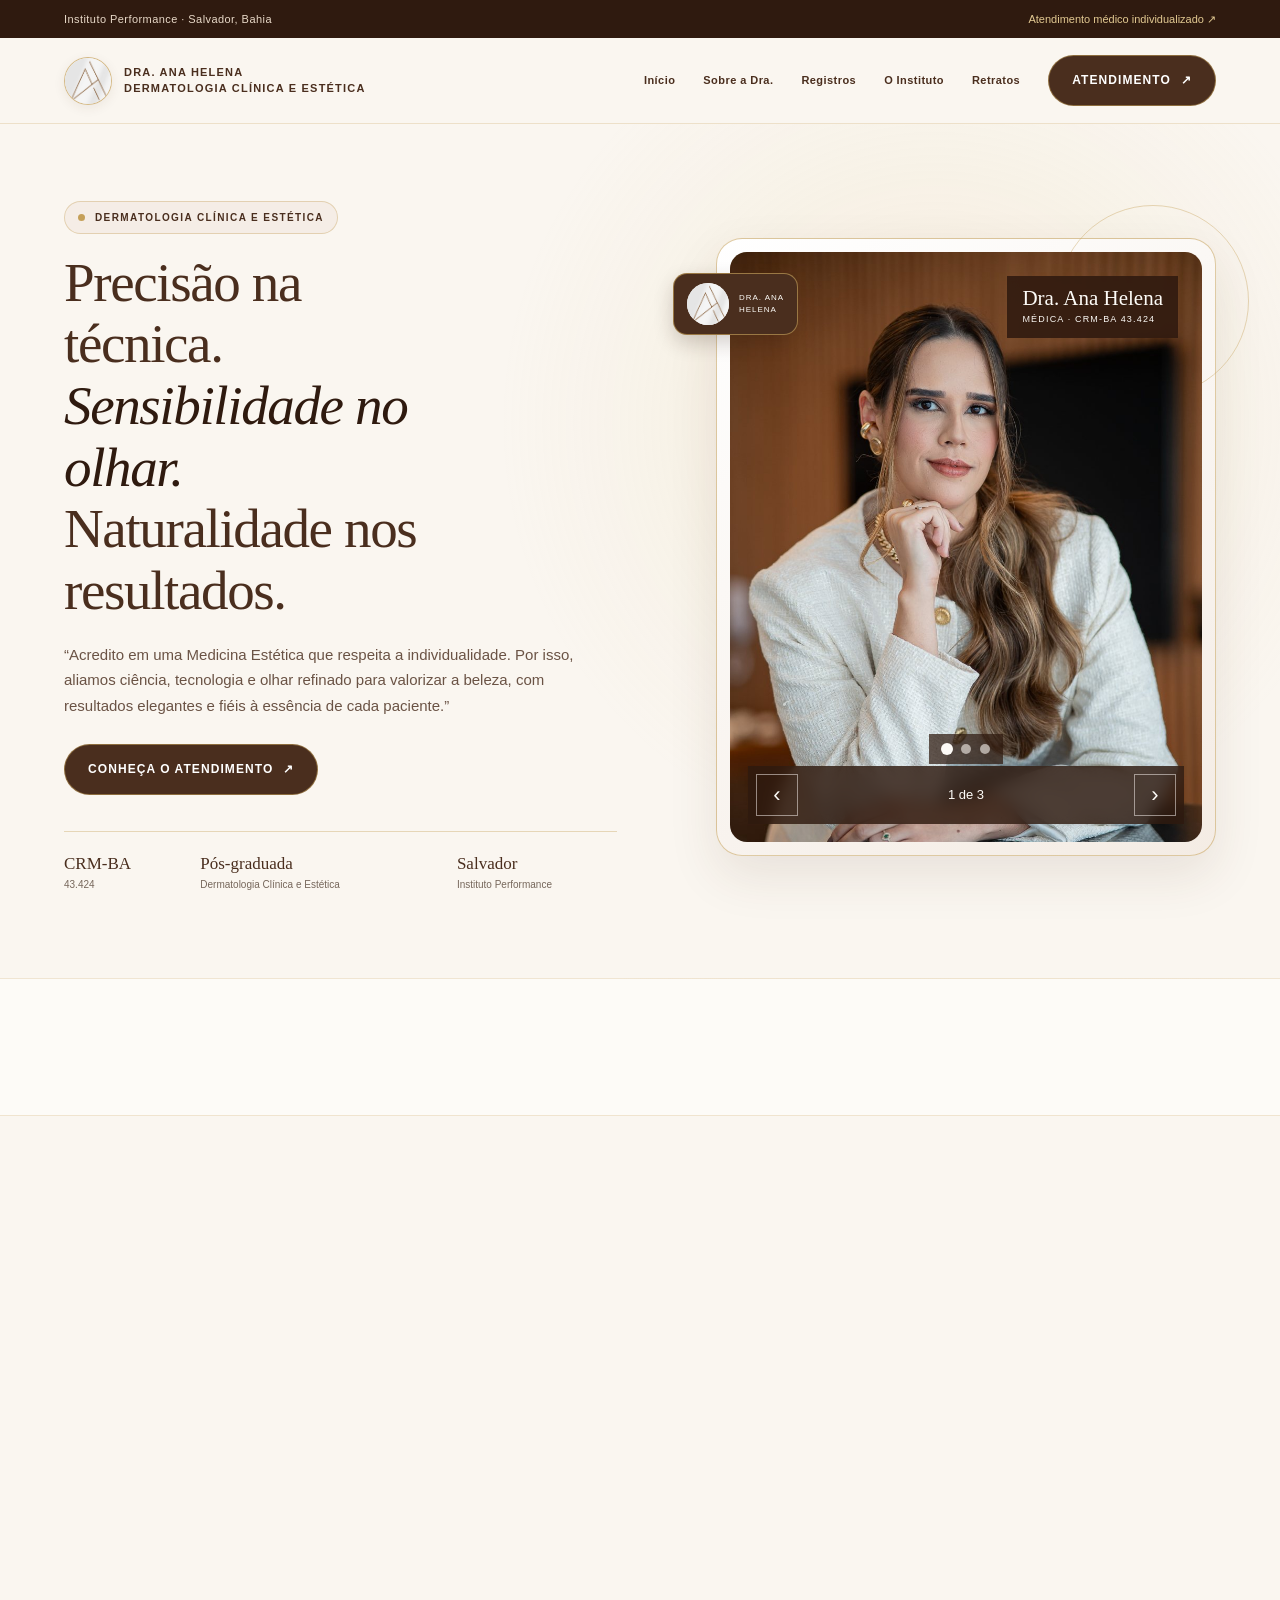
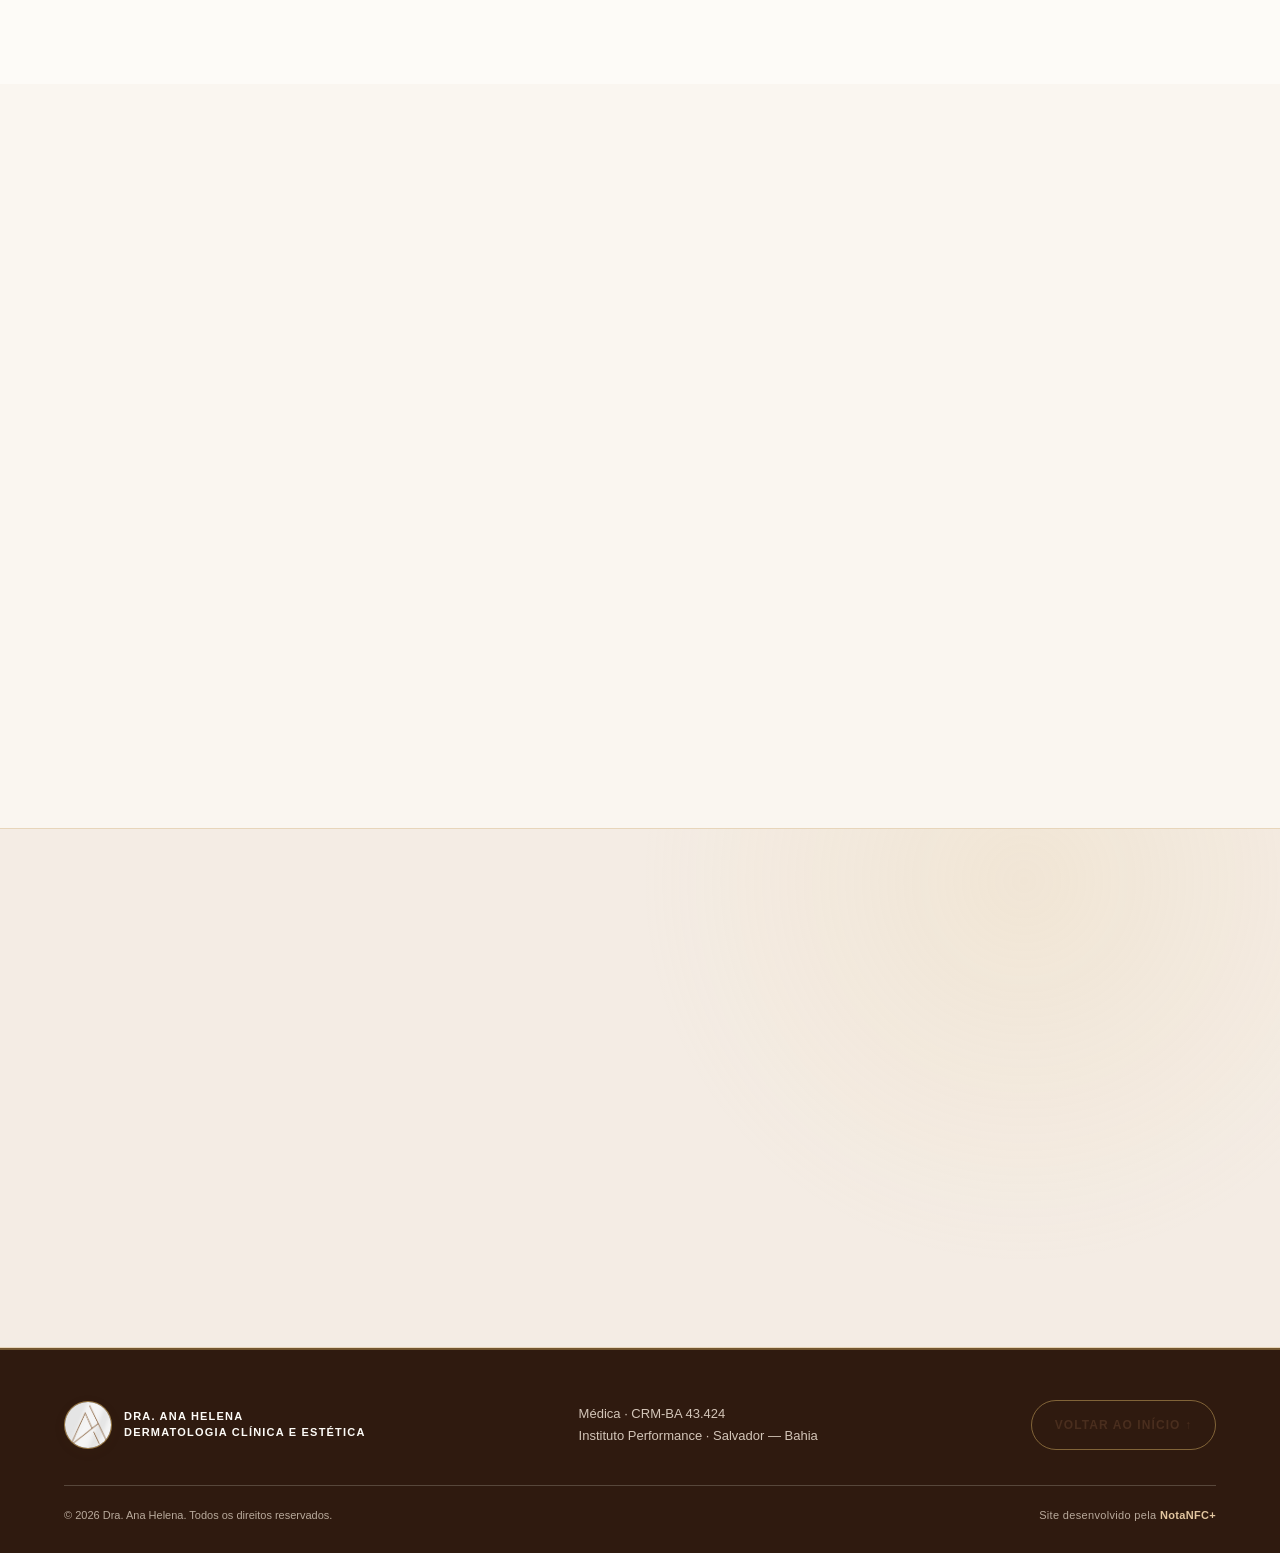
==== public/site.html @ f816de8f "Restore interactive divider over original Botox photos without altering source images" ====
<!DOCTYPE html>
<html lang="pt-BR">
<head>
  <meta charset="utf-8">
  <meta name="viewport" content="width=device-width, initial-scale=1">
  <meta name="referrer" content="strict-origin-when-cross-origin">
  <meta http-equiv="Content-Security-Policy" content="default-src 'self'; base-uri 'self'; object-src 'none'; frame-src 'none'; script-src 'self'; style-src 'self' https://fonts.googleapis.com; font-src 'self' https://fonts.gstatic.com data:; img-src 'self' data:; connect-src 'self' https://fonts.googleapis.com https://fonts.gstatic.com; form-action 'self'">
  <title>Dra. Ana Helena | Dermatologia Clínica e Estética em Salvador</title>
  <meta name="description" content="Dra. Ana Helena, médica CRM-BA 43.424, pós-graduada em Dermatologia Clínica e Estética. Estética avançada, rejuvenescimento e tricologia em Salvador.">
  <meta name="theme-color" content="#faf6f0">
  <meta property="og:type" content="website">
  <meta property="og:locale" content="pt_BR">
  <meta property="og:title" content="Dra. Ana Helena | Dermatologia Clínica e Estética">
  <meta property="og:description" content="Uma estética que respeita a individualidade. Ciência, tecnologia e sensibilidade para valorizar a beleza natural.">
  <meta property="og:image" content="/assets/dra-ana-01.jpg">
  <meta name="twitter:card" content="summary_large_image">
  <link rel="preconnect" href="https://fonts.googleapis.com">
  <link rel="preconnect" href="https://fonts.gstatic.com" crossorigin>
  <link href="https://fonts.googleapis.com/css2?family=Cormorant+Garamond:ital,wght@0,400;0,500;0,600;1,400;1,500&family=Playfair+Display:ital,wght@0,400;0,500;0,600;1,400&family=Plus+Jakarta+Sans:wght@400;500;600;700&display=swap" rel="stylesheet">
  <link rel="stylesheet" href="site.css">
  <link rel="stylesheet" href="site-effects.css">
  <script src="site.js" defer></script>
  <script src="site-effects.js" defer></script>
</head>
<body>
  <a class="skip-link" href="#conteudo">Ir para o conteúdo</a>

  <div class="topbar">
    <div class="wrap topbar-inner">
      <span>Instituto Performance <span aria-hidden="true">·</span> Salvador, Bahia</span>
      <a href="#atendimento">Atendimento médico individualizado <span aria-hidden="true">↗</span></a>
    </div>
  </div>

  <header class="site-header">
    <div class="wrap bar">
      <a class="brand" href="#inicio" aria-label="Dra. Ana Helena, início">
        <span class="monogram" aria-hidden="true"><img src="assets/dra-ana-logo-simbolo.jpeg" alt="" width="390" height="390"></span>
        <span class="brand-name">Dra. Ana Helena<br>Dermatologia Clínica e Estética</span>
      </a>
      <button class="menu" type="button" aria-label="Abrir navegação" aria-expanded="false" aria-controls="navegacao">☰</button>
      <nav class="nav" id="navegacao" aria-label="Navegação principal">
        <a href="#inicio">Início</a>
        <a href="#sobre">Sobre a Dra.</a>
        <a href="#registros">Registros</a>
        <a href="#espaco">O Instituto</a>
        <a href="#galeria">Retratos</a>
        <a class="btn" href="#atendimento">Atendimento <span aria-hidden="true">↗</span></a>
      </nav>
    </div>
  </header>

  <main id="conteudo">
    <section class="hero" id="inicio" aria-labelledby="hero-title">
      <div class="hero-inner wrap">
        <div class="hero-copy">
          <span class="hero-badge"><span aria-hidden="true"></span> Dermatologia clínica e estética</span>
          <h1 class="serif" id="hero-title">Precisão na técnica.<br><em>Sensibilidade no olhar.</em><br>Naturalidade nos resultados.</h1>
          <p>“Acredito em uma Medicina Estética que respeita a individualidade. Por isso, aliamos ciência, tecnologia e olhar refinado para valorizar a beleza, com resultados elegantes e fiéis à essência de cada paciente.”</p>
          <a class="btn" href="#atendimento">Conheça o atendimento <span aria-hidden="true">↗</span></a>
          <div class="hero-credentials" aria-label="Informações profissionais e local de atendimento">
            <div><strong>CRM-BA</strong><span>43.424</span></div>
            <div><strong>Pós-graduada</strong><span>Dermatologia Clínica e Estética</span></div>
            <div><strong>Salvador</strong><span>Instituto Performance</span></div>
          </div>
        </div>
        <figure class="hero-photo">
          <div class="hero-frame">
            <div class="hero-carousel" data-carousel data-label="Retratos da Dra. Ana Helena" role="region" aria-roledescription="carrossel">
              <div class="hero-slides">
                <div class="hero-slide is-active">
                  <img src="assets/dra-ana-01.jpg" alt="Retrato profissional da Dra. Ana Helena" width="900" height="1350" fetchpriority="high" decoding="async">
                </div>
                <div class="hero-slide" aria-hidden="true">
                  <img src="assets/dra-ana-14.jpg" alt="Retrato da Dra. Ana Helena reclinada, usando blazer claro" width="900" height="1350" loading="lazy" decoding="async">
                </div>
                
                <div class="hero-slide" aria-hidden="true">
                  <img src="assets/dra-ana-15.jpg" alt="Retrato da Dra. Ana Helena olhando por cima do ombro, com blazer claro" width="900" height="1350" loading="lazy" decoding="async">
                </div>
              </div>
              <figcaption class="hero-sign">
                <strong>Dra. Ana Helena</strong>
                <span>MÉDICA · CRM-BA 43.424</span>
              </figcaption>
              <div class="carousel-controls">
                <button class="carousel-control" type="button" data-previous aria-label="Foto anterior">‹</button>
                <span class="carousel-status" data-status aria-live="off">1 de 11</span>
                <button class="carousel-control" type="button" data-next aria-label="Próxima foto">›</button>
                
              </div>
              <div class="carousel-dots" data-dots aria-label="Escolher retrato"></div>
            </div>
          </div>
          <span class="hero-stamp" aria-hidden="true"><img src="assets/dra-ana-logo-simbolo.jpeg" alt=""><small>DRA. ANA<br>HELENA</small></span>
        </figure>
      </div>
    </section>

    <section class="differentials" id="diferenciais" aria-label="Princípios de atendimento">
      <div class="wrap differential-grid">
        <article class="differential-card">
          <span class="differential-mark" aria-hidden="true"><img src="assets/dra-ana-logo-simbolo.jpeg" alt=""></span>
          <div><h2>Olhar individualizado</h2><p>Cuidado que respeita a singularidade de cada pessoa.</p></div>
        </article>
        <article class="differential-card">
          <span class="differential-mark" aria-hidden="true"><img src="assets/dra-ana-logo-simbolo.jpeg" alt=""></span>
          <div><h2>Ciência e inovação</h2><p>Conhecimento científico aliado à tecnologia.</p></div>
        </article>
        <article class="differential-card">
          <span class="differential-mark" aria-hidden="true"><img src="assets/dra-ana-logo-simbolo.jpeg" alt=""></span>
          <div><h2>Prevenção e rejuvenescimento.</h2><p>Uma abordagem atenta à saúde e ao tempo.</p></div>
        </article>
        <article class="differential-card">
          <span class="differential-mark" aria-hidden="true"><img src="assets/dra-ana-logo-simbolo.jpeg" alt=""></span>
          <div><h2>Beleza natural</h2><p>Valorizar a beleza sem padronizar.</p></div>
        </article>
      </div>
    </section>

    <section class="intro section-pad" id="sobre" aria-labelledby="sobre-title">
      <div class="wrap intro-grid">
        <div class="intro-copy">
          <span class="eyebrow">Sobre a Dra.</span>
          <h2 class="serif" id="sobre-title">Sobre a <em>Dra. Ana Helena</em></h2>
          <p><strong>Médica · CRM-BA 43.424 · Pós-graduada em Dermatologia Clínica e Estética</strong></p>
          <p>Sócia-fundadora do Instituto Performance desde 2025, a Dra. Ana Helena desenvolve sua prática médica com uma visão que integra ciência, inovação e sensibilidade, reconhecendo a beleza como uma expressão singular de cada paciente.</p>
          <p>Sua filosofia de trabalho é fundamentada na prevenção, no rejuvenescimento e na longevidade da pele, associando conhecimento científico, tecnologias avançadas e tratamentos individualizados para valorizar a beleza natural, preservar a harmonia e respeitar a essência de cada pessoa.</p>
          <dl class="credentials">
            <div class="credential">
              <dt><b>Formação</b></dt>
              <dd><span>Medicina e Pós-graduação em Dermatologia Clínica e Estética</span></dd>
            </div>
            <div class="credential">
              <dt><b>Atuação</b></dt>
              <dd><span>Medicina Estética.<br>Dermatologia Clínica.<br>Tricologia.</span></dd>
            </div>
          </dl>
        </div>
        <div class="portrait-composition">
          <img class="portrait-about-image" src="assets/dra-ana-retrato-novo.jpg" alt="Dra. Ana Helena em retrato profissional no Instituto Performance" width="900" height="1350" loading="lazy" decoding="async">
          <span class="portrait-caption">Médica · CRM-BA 43.424</span>
        </div>
      </div>
    </section>

    <section class="philosophy" id="filosofia" aria-labelledby="filosofia-title">
      <div class="wrap">
        <div class="philosophy-grid">
          <div>
            <span class="eyebrow">Uma abordagem individual</span>
            <h2 class="serif" id="filosofia-title">Valorizar a sua beleza sem nunca padronizá-la.</h2>
            <blockquote>“Minha abordagem parte de um princípio essencial: a beleza deve ser valorizada, nunca padronizada. Cada tratamento é cuidadosamente planejado para preservar a individualidade, promover o equilíbrio e proporcionar resultados naturais ao longo do tempo.”</blockquote>
          </div>
          <figure class="philosophy-photo">
            <img src="assets/dra-ana-11.jpg" alt="Dra. Ana Helena sorrindo diante de um notebook" width="768" height="1152" loading="lazy" decoding="async">
          </figure>
        </div>
      </div>
    </section>

    <section class="records-section" id="registros" aria-labelledby="registros-title">
      <div class="wrap">
        <div class="section-heading records-heading">
          <div>
            <span class="eyebrow">Material compartilhado pela clínica</span>
            <h2 class="serif" id="registros-title">Registros fotográficos</h2>
          </div>
          <p>Arraste a barra central para comparar cada resultado. No celular, toque e deslize; no computador, use o mouse ou as setas do teclado.</p>
        </div>
        <div class="records-grid" aria-label="Comparações interativas de antes e depois">
          <!-- Dez comparadores de resultados agrupados por procedimento. -->
          <article class="result-card" aria-labelledby="resultado-labios-01">
            <h3 class="result-title" id="resultado-labios-01">Resultado 01 · Preenchimento labial</h3>
            <div class="before-after-slider" data-before-after data-before-src="assets/resultado-02-labios-antes.jpg" data-after-src="assets/resultado-02-labios-depois.jpg" data-before-alt="Antes: lábios no resultado 02" data-after-alt="Depois: lábios no resultado 02" role="group" aria-label="Comparação de antes e depois: resultado 01, preenchimento labial">
              <div class="before-after-viewport">
                <div class="before-after-layer before-after-layer-after" data-after-layer><span class="before-after-empty"><strong>Depois</strong><small>Imagem a inserir</small></span></div>
                <div class="before-after-layer before-after-layer-before" data-before-layer><span class="before-after-empty"><strong>Antes</strong><small>Imagem a inserir</small></span></div>
                <span class="before-after-label before-after-label-before">Antes</span>
                <span class="before-after-label before-after-label-after">Depois</span>
                <input class="before-after-range" data-before-after-range type="range" min="0" max="100" value="50" aria-label="Arraste para comparar antes e depois" disabled>
                <span class="before-after-divider" aria-hidden="true"><span></span></span>
              </div>
            </div>
          </article>
          <article class="result-card" aria-labelledby="resultado-labios-02">
            <h3 class="result-title" id="resultado-labios-02">Resultado 02 · Preenchimento labial</h3>
            <div class="before-after-slider" data-before-after data-before-src="assets/resultado-03-labios-antes.jpg" data-after-src="assets/resultado-03-labios-depois.jpg" data-before-alt="Antes: lábios no resultado 03" data-after-alt="Depois: lábios no resultado 03" role="group" aria-label="Comparação de antes e depois: resultado 02, preenchimento labial">
              <div class="before-after-viewport">
                <div class="before-after-layer before-after-layer-after" data-after-layer><span class="before-after-empty"><strong>Depois</strong><small>Imagem a inserir</small></span></div>
                <div class="before-after-layer before-after-layer-before" data-before-layer><span class="before-after-empty"><strong>Antes</strong><small>Imagem a inserir</small></span></div>
                <span class="before-after-label before-after-label-before">Antes</span>
                <span class="before-after-label before-after-label-after">Depois</span>
                <input class="before-after-range" data-before-after-range type="range" min="0" max="100" value="50" aria-label="Arraste para comparar antes e depois" disabled>
                <span class="before-after-divider" aria-hidden="true"><span></span></span>
              </div>
            </div>
          </article>
          <article class="result-card" aria-labelledby="resultado-mento-08">
            <h3 class="result-title" id="resultado-mento-08">Resultado 03 · Preenchimento do Mento</h3>
            <div class="before-after-slider paired-slider" data-before-after data-before-src="assets/resultado-08-mento-original.jpg" data-after-src="assets/resultado-08-mento-original.jpg" data-before-alt="Antes: perfil do queixo no resultado 08" data-after-alt="Depois: perfil do queixo após preenchimento do mento" role="group" aria-label="Comparação de antes e depois: resultado 03, preenchimento do mento">
              <div class="before-after-viewport">
                <div class="before-after-layer before-after-layer-after" data-after-layer><span class="before-after-empty"><strong>Depois</strong><small>Imagem aguardando carregamento</small></span></div>
                <div class="before-after-layer before-after-layer-before" data-before-layer><span class="before-after-empty"><strong>Antes</strong><small>Imagem aguardando carregamento</small></span></div>
                <span class="before-after-label before-after-label-before">Antes</span>
                <span class="before-after-label before-after-label-after">Depois</span>
                <input class="before-after-range" data-before-after-range type="range" min="0" max="100" value="50" aria-label="Arraste para comparar antes e depois do preenchimento do mento" disabled>
                <span class="before-after-divider" aria-hidden="true"><span></span></span>
              </div>
            </div>
          </article>
          <article class="result-card" aria-labelledby="resultado-mento-09">
            <h3 class="result-title" id="resultado-mento-09">Resultado 04 · Preenchimento de Mento</h3>
            <div class="before-after-slider paired-slider" data-before-after data-before-src="assets/resultado-10-mento-original.jpg" data-after-src="assets/resultado-10-mento-original.jpg" data-before-alt="Antes: perfil do mento antes do preenchimento" data-after-alt="Depois: perfil do mento após o preenchimento" role="group" aria-label="Comparação de antes e depois: resultado 04, preenchimento de mento">
              <div class="before-after-viewport">
                <div class="before-after-layer before-after-layer-after" data-after-layer><span class="before-after-empty"><strong>Depois</strong><small>Imagem aguardando carregamento</small></span></div>
                <div class="before-after-layer before-after-layer-before" data-before-layer><span class="before-after-empty"><strong>Antes</strong><small>Imagem aguardando carregamento</small></span></div>
                <span class="before-after-label before-after-label-before">Antes</span>
                <span class="before-after-label before-after-label-after">Depois</span>
                <input class="before-after-range" data-before-after-range type="range" min="0" max="100" value="50" aria-label="Arraste para comparar antes e depois do preenchimento de mento" disabled>
                <span class="before-after-divider" aria-hidden="true"><span></span></span>
              </div>
            </div>
          </article>
          <article class="result-card" aria-labelledby="resultado-rosto-01">
            <h3 class="result-title" id="resultado-rosto-01">Resultado 05 · Rejuvenescimento Face</h3>
            <div class="before-after-slider" data-before-after data-before-src="assets/resultado-01-rosto-antes.jpg" data-after-src="assets/resultado-01-rosto-depois.jpg" data-before-alt="Antes: perfil do rosto no resultado 01" data-after-alt="Depois: perfil do rosto no resultado 01" role="group" aria-label="Comparação de antes e depois: resultado 05, rejuvenescimento face">
              <div class="before-after-viewport">
                <div class="before-after-layer before-after-layer-after" data-after-layer><span class="before-after-empty"><strong>Depois</strong><small>Imagem a inserir</small></span></div>
                <div class="before-after-layer before-after-layer-before" data-before-layer><span class="before-after-empty"><strong>Antes</strong><small>Imagem a inserir</small></span></div>
                <span class="before-after-label before-after-label-before">Antes</span>
                <span class="before-after-label before-after-label-after">Depois</span>
                <input class="before-after-range" data-before-after-range type="range" min="0" max="100" value="50" aria-label="Arraste para comparar antes e depois" disabled>
                <span class="before-after-divider" aria-hidden="true"><span></span></span>
              </div>
            </div>
          </article>
          <article class="result-card" aria-labelledby="resultado-rosto-02">
            <h3 class="result-title" id="resultado-rosto-02">Resultado 06 · Rejuvenescimento Face</h3>
            <div class="before-after-slider" data-before-after data-before-src="assets/resultado-04-rosto-antes.jpg" data-after-src="assets/resultado-04-rosto-depois.jpg" data-before-alt="Antes: perfil do rosto no resultado 04" data-after-alt="Depois: perfil do rosto no resultado 04" role="group" aria-label="Comparação de antes e depois: resultado 06, rejuvenescimento face">
              <div class="before-after-viewport">
                <div class="before-after-layer before-after-layer-after" data-after-layer><span class="before-after-empty"><strong>Depois</strong><small>Imagem a inserir</small></span></div>
                <div class="before-after-layer before-after-layer-before" data-before-layer><span class="before-after-empty"><strong>Antes</strong><small>Imagem a inserir</small></span></div>
                <span class="before-after-label before-after-label-before">Antes</span>
                <span class="before-after-label before-after-label-after">Depois</span>
                <input class="before-after-range" data-before-after-range type="range" min="0" max="100" value="50" aria-label="Arraste para comparar antes e depois" disabled>
                <span class="before-after-divider" aria-hidden="true"><span></span></span>
              </div>
            </div>
          </article>
          <article class="result-card" aria-labelledby="resultado-rosto-03">
            <h3 class="result-title" id="resultado-rosto-03">Resultado 07 · Preenchimento Full Face</h3>
            <div class="before-after-slider" data-before-after data-before-src="assets/resultado-05-rosto-antes.jpg" data-after-src="assets/resultado-05-rosto-depois.jpg" data-before-alt="Antes: perfil do rosto no resultado 05" data-after-alt="Depois: perfil do rosto no resultado 05" role="group" aria-label="Comparação de antes e depois: resultado 07, preenchimento full face">
              <div class="before-after-viewport">
                <div class="before-after-layer before-after-layer-after" data-after-layer><span class="before-after-empty"><strong>Depois</strong><small>Imagem a inserir</small></span></div>
                <div class="before-after-layer before-after-layer-before" data-before-layer><span class="before-after-empty"><strong>Antes</strong><small>Imagem a inserir</small></span></div>
                <span class="before-after-label before-after-label-before">Antes</span>
                <span class="before-after-label before-after-label-after">Depois</span>
                <input class="before-after-range" data-before-after-range type="range" min="0" max="100" value="50" aria-label="Arraste para comparar antes e depois" disabled>
                <span class="before-after-divider" aria-hidden="true"><span></span></span>
              </div>
            </div>
          </article>
          <article class="result-card" aria-labelledby="resultado-liftera-10">
            <h3 class="result-title" id="resultado-liftera-10">Resultado 08 · Efeito Lift pós-Liftera</h3>
            <div class="before-after-slider paired-slider" data-before-after data-before-src="assets/resultado-09-liftera-original.jpg" data-after-src="assets/resultado-09-liftera-original.jpg" data-before-alt="Antes: perfil facial antes do Liftera" data-after-alt="Depois: perfil facial após Liftera" role="group" aria-label="Comparação de antes e depois: resultado 08, efeito lift pós-Liftera">
              <div class="before-after-viewport">
                <div class="before-after-layer before-after-layer-after" data-after-layer><span class="before-after-empty"><strong>Depois</strong><small>Imagem aguardando carregamento</small></span></div>
                <div class="before-after-layer before-after-layer-before" data-before-layer><span class="before-after-empty"><strong>Antes</strong><small>Imagem aguardando carregamento</small></span></div>
                <span class="before-after-label before-after-label-before">Antes</span>
                <span class="before-after-label before-after-label-after">Depois</span>
                <input class="before-after-range" data-before-after-range type="range" min="0" max="100" value="50" aria-label="Arraste para comparar antes e depois do Liftera" disabled>
                <span class="before-after-divider" aria-hidden="true"><span></span></span>
              </div>
            </div>
          </article>
          <article class="result-card" aria-labelledby="resultado-abdomen">
            <h3 class="result-title" id="resultado-abdomen">Resultado 09 · Flacidez corporal</h3>
            <div class="before-after-slider" data-before-after data-before-src="assets/resultado-06-abdomen-antes.jpg" data-after-src="assets/resultado-06-abdomen-depois.jpg" data-before-alt="Antes: abdômen no resultado 06" data-after-alt="Depois: abdômen no resultado 06" role="group" aria-label="Comparação de antes e depois: resultado 09, flacidez corporal">
              <div class="before-after-viewport">
                <div class="before-after-layer before-after-layer-after" data-after-layer><span class="before-after-empty"><strong>Depois</strong><small>Imagem a inserir</small></span></div>
                <div class="before-after-layer before-after-layer-before" data-before-layer><span class="before-after-empty"><strong>Antes</strong><small>Imagem a inserir</small></span></div>
                <span class="before-after-label before-after-label-before">Antes</span>
                <span class="before-after-label before-after-label-after">Depois</span>
                <input class="before-after-range" data-before-after-range type="range" min="0" max="100" value="50" aria-label="Arraste para comparar antes e depois" disabled>
                <span class="before-after-divider" aria-hidden="true"><span></span></span>
              </div>
            </div>
          </article>
          <article class="result-card" aria-labelledby="resultado-tricologia">
            <h3 class="result-title" id="resultado-tricologia">Resultado 10 · Tricologia</h3>
            <div class="before-after-slider paired-slider tricologia-slider" data-before-after data-before-src="assets/tricologia-original.jpg" data-after-src="assets/tricologia-original.jpg" data-before-alt="Antes: couro cabeludo com rarefação capilar" data-after-alt="Depois: couro cabeludo após o tratamento de tricologia" role="group" aria-label="Comparação de antes e depois: resultado 10, tricologia">
              <div class="before-after-viewport">
                <div class="before-after-layer before-after-layer-after" data-after-layer><span class="before-after-empty"><strong>Depois</strong><small>Imagem de tricologia</small></span></div>
                <div class="before-after-layer before-after-layer-before" data-before-layer><span class="before-after-empty"><strong>Antes</strong><small>Imagem aguardando vinculação</small></span></div>
                <span class="before-after-label before-after-label-before">Antes</span>
                <span class="before-after-label before-after-label-after">Depois</span>
                <input class="before-after-range" data-before-after-range type="range" min="0" max="100" value="50" aria-label="Arraste para comparar antes e depois do resultado de tricologia" disabled>
                <span class="before-after-divider" aria-hidden="true"><span></span></span>
              </div>
            </div>
          </article>
          <article class="result-card" aria-labelledby="resultado-botox-11">
            <h3 class="result-title" id="resultado-botox-11">Resultado 11 · Botox</h3>
            <div class="before-after-slider botox-before-after" data-before-after data-composite-photo="true" role="group" aria-label="Comparação interativa de antes e depois do Botox, resultado 11">
              <div class="before-after-viewport">
                <img class="before-after-composite" src="assets/botox-01.jpg" alt="Antes — Comparação de antes e depois de procedimento com Botox na região da testa" width="1600" height="800" loading="lazy" decoding="async">
                <span class="before-after-label before-after-label-before">Antes</span>
                <span class="before-after-label before-after-label-after">Depois</span>
                <input class="before-after-range" data-before-after-range type="range" min="0" max="100" value="50" aria-label="Mova a divisória da comparação do Botox, resultado 11" disabled>
                <span class="before-after-divider" aria-hidden="true"><span></span></span>
              </div>
            </div>
          </article>
          <article class="result-card" aria-labelledby="resultado-botox-12">
            <h3 class="result-title" id="resultado-botox-12">Resultado 12 · Botox</h3>
            <div class="before-after-slider botox-before-after" data-before-after data-composite-photo="true" role="group" aria-label="Comparação interativa de antes e depois do Botox, resultado 12">
              <div class="before-after-viewport">
                <img class="before-after-composite" src="assets/botox-02.jpg" alt="Antes — Comparação de antes e depois de procedimento com Botox na região da região dos olhos" width="1600" height="800" loading="lazy" decoding="async">
                <span class="before-after-label before-after-label-before">Antes</span>
                <span class="before-after-label before-after-label-after">Depois</span>
                <input class="before-after-range" data-before-after-range type="range" min="0" max="100" value="50" aria-label="Mova a divisória da comparação do Botox, resultado 12" disabled>
                <span class="before-after-divider" aria-hidden="true"><span></span></span>
              </div>
            </div>
          </article>
          <article class="result-card" aria-labelledby="resultado-botox-13">
            <h3 class="result-title" id="resultado-botox-13">Resultado 13 · Botox</h3>
            <div class="before-after-slider botox-before-after" data-before-after data-composite-photo="true" role="group" aria-label="Comparação interativa de antes e depois do Botox, resultado 13">
              <div class="before-after-viewport">
                <img class="before-after-composite" src="assets/botox-03.jpg" alt="Antes — Comparação de antes e depois de procedimento com Botox na região da testa" width="1600" height="800" loading="lazy" decoding="async">
                <span class="before-after-label before-after-label-before">Antes</span>
                <span class="before-after-label before-after-label-after">Depois</span>
                <input class="before-after-range" data-before-after-range type="range" min="0" max="100" value="50" aria-label="Mova a divisória da comparação do Botox, resultado 13" disabled>
                <span class="before-after-divider" aria-hidden="true"><span></span></span>
              </div>
            </div>
          </article>
        </div>
</div>
    </section>

    <section class="space-section" id="espaco" aria-labelledby="espaco-title">
      <div class="wrap">
        <div class="section-heading">
          <div>
            <span class="eyebrow">Instituto Performance · Salvador, Bahia</span>
            <a class="btn outline space-map-link" href="https://www.google.com/maps/search/?api=1&query=Instituto%20Performance%2C%20Rua%20Ewerton%20Visco%20290%2C%20Salvador%20BA&query_place_id=ChIJp9NT278bFgcRrxwBwvkyArQ" target="_blank" rel="noopener noreferrer" aria-label="Abrir localização do Instituto Performance no Google Maps">Como chegar ao Instituto Performance ↗</a>
          </div>
          
        </div>
        <div class="space-carousel" data-carousel data-label="Fotos dos ambientes do Instituto Performance" role="region" aria-roledescription="carrossel">
          <div class="hero-slides">
            <div class="hero-slide is-active">
              <button class="gallery-item" type="button" data-lightbox-group="espaco" data-caption="Recepção do Instituto Performance">
                <img src="assets/recepcao-01.jpg" alt="Recepção do Instituto Performance" width="1012" height="1800" loading="lazy" decoding="async">
                <span class="gallery-caption">Recepção</span>
              </button>
            </div>
            <div class="hero-slide" aria-hidden="true">
              <button class="gallery-item" type="button" data-lightbox-group="espaco" data-caption="Recepção do Instituto Performance">
                <img src="assets/recepcao-02.jpg" alt="Recepção do Instituto Performance" width="1012" height="1800" loading="lazy" decoding="async">
                <span class="gallery-caption">Recepção</span>
              </button>
            </div>
            <div class="hero-slide" aria-hidden="true">
              <button class="gallery-item" type="button" data-lightbox-group="espaco" data-caption="Sala anestésica do Instituto Performance">
                <img src="assets/recepcao-03.jpg" alt="Sala anestésica do Instituto Performance" width="1012" height="1800" loading="lazy" decoding="async">
                <span class="gallery-caption">Sala anestésica</span>
              </button>
            </div>
            <div class="hero-slide" aria-hidden="true">
              <button class="gallery-item" type="button" data-lightbox-group="espaco" data-caption="Sala anestésica do Instituto Performance">
                <img src="assets/recepcao-04.jpg" alt="Sala anestésica do Instituto Performance" width="1012" height="1800" loading="lazy" decoding="async">
                <span class="gallery-caption">Sala anestésica</span>
              </button>
            </div>
            <div class="hero-slide" aria-hidden="true">
              <button class="gallery-item" type="button" data-lightbox-group="espaco" data-caption="Recepção do Instituto Performance">
                <img src="assets/recepcao-05.jpg" alt="Recepção do Instituto Performance" width="1012" height="1800" loading="lazy" decoding="async">
                <span class="gallery-caption">Recepção</span>
              </button>
            </div>
          </div>
          <div class="carousel-controls">
            <button class="carousel-control" type="button" data-previous aria-label="Ambiente anterior">‹</button>
            <span class="carousel-status" data-status aria-live="off">1 de 5</span>
            <button class="carousel-control" type="button" data-next aria-label="Próximo ambiente">›</button>
          </div>
          <div class="carousel-dots" data-dots aria-label="Escolher ambiente"></div>
        </div>
      </div>
    </section>

    <section class="portrait-gallery" id="galeria" aria-labelledby="galeria-title">
      <div class="wrap">
        <div class="gallery-heading">
          <span class="eyebrow">Retratos profissionais</span>
          <h2 class="serif" id="galeria-title">Dra. Ana Helena</h2>
        </div>
        <div class="portrait-marquee" data-marquee role="group" aria-label="Galeria horizontal em movimento de retratos da Dra. Ana Helena">
          <div class="gallery-track" data-marquee-track>
            <div class="gallery-set">
              <button class="gallery-item" type="button" data-lightbox-group="retratos" data-caption="Retrato da Dra. Ana Helena">
                <img src="assets/dra-ana-03.jpg" alt="Retrato da Dra. Ana Helena usando camisa preta" width="1200" height="1600" loading="lazy" decoding="async">
              </button>
              <button class="gallery-item" type="button" data-lightbox-group="retratos" data-caption="Retrato da Dra. Ana Helena">
                <img src="assets/dra-ana-04.jpg" alt="Retrato da Dra. Ana Helena usando camisa preta" width="900" height="1350" loading="lazy" decoding="async">
              </button>
              <button class="gallery-item" type="button" data-lightbox-group="retratos" data-caption="Retrato da Dra. Ana Helena">
                <img src="assets/dra-ana-05.jpg" alt="Retrato da Dra. Ana Helena usando camisa preta" width="900" height="1350" loading="lazy" decoding="async">
              </button>
            </div>
          </div>
          <div class="marquee-controls">
            <button class="marquee-toggle" type="button" data-marquee-toggle aria-label="Pausar movimento da galeria" aria-pressed="false"><span aria-hidden="true">Ⅱ</span><span data-marquee-label>Pausar movimento</span></button>
          </div>
        </div>
      </div>
    </section>

    <section class="attend" id="atendimento" aria-labelledby="atendimento-title">
      <div class="wrap attend-row">
        <div>
          <span class="eyebrow">Atendimento</span>
          <h2 class="serif" id="atendimento-title">O seu cuidado começa pelo respeito à sua singularidade.</h2>
          <p>Instituto Performance · Salvador — Bahia</p>
        </div>
        <a class="btn" href="https://wa.me/5571999632523?text=Ol%C3%A1%2C%20gostaria%20de%20agendar%20uma%20consulta%20com%20a%20Dra.%20Ana%20Helena." target="_blank" rel="noopener noreferrer">Falar no WhatsApp ↗</a>
      </div>
    </section>
  </main>

  <footer class="site-footer">
    <div class="wrap">
      <div class="foot">
        <a class="brand" href="#inicio" aria-label="Dra. Ana Helena, início">
          <span class="monogram" aria-hidden="true"><img src="assets/dra-ana-logo-simbolo.jpeg" alt="" width="390" height="390"></span>
          <span class="brand-name">Dra. Ana Helena<br>Dermatologia Clínica e Estética</span>
        </a>
        <p>Médica · CRM-BA 43.424<br>Instituto Performance · Salvador — Bahia</p>
        <a href="#inicio" class="btn outline">Voltar ao início ↑</a>
      </div>
      <div class="footer-meta">
        <p class="legal">© <span id="year">2026</span> Dra. Ana Helena. Todos os direitos reservados.</p>
        <p class="site-credit">Site desenvolvido pela <span>NotaNFC+</span></p>
      </div>
    </div>
  </footer>

  <dialog class="lightbox" id="lightbox" aria-labelledby="lightbox-title">
    <div class="lightbox-header">
      <h2 class="lightbox-title" id="lightbox-title">Visualização ampliada</h2>
      <button class="lightbox-close" type="button" aria-label="Fechar imagem ampliada">×</button>
    </div>
    <div class="lightbox-frame">
      <button class="lightbox-step" type="button" data-previous aria-label="Imagem anterior">‹</button>
      <img class="lightbox-image" alt="">
      <button class="lightbox-step" type="button" data-next aria-label="Próxima imagem">›</button>
    </div>
    <p class="lightbox-caption"></p>
    <p class="lightbox-status" role="status" aria-live="polite"></p>
    <div class="lightbox-indicators" aria-label="Indicadores das imagens"></div>
  </dialog>
</body>
</html>
---- public/site.css ----
:root {
  color-scheme: light;
  --cream: #faf6f0;
  --paper: #fdfbf7;
  --sand: #f4ece4;
  --brown: #4a2e1e;
  --dark: #2f1a0f;
  --gold: #c5a059;
  --muted: #76675b;
  --serif: "Playfair Display", Georgia, serif;
  --editorial: "Cormorant Garamond", Georgia, serif;
  --sans: "Plus Jakarta Sans", Arial, sans-serif;
  --pad: clamp(22px, 5vw, 76px);
  --max: 1240px;
}

* { box-sizing: border-box; }
html { scroll-behavior: smooth; scroll-padding-top: 90px; }
body { margin: 0; background: var(--cream); color: var(--brown); font: 15px/1.7 var(--sans); -webkit-font-smoothing: antialiased; }
img { display: block; width: 100%; height: 100%; object-fit: cover; }
a { color: inherit; }
button, a { -webkit-tap-highlight-color: transparent; }
button { font: inherit; }
:focus-visible { outline: 3px solid var(--gold); outline-offset: 4px; }
figure { margin: 0; }
blockquote, p, h1, h2, h3 { margin-top: 0; }
.wrap { width: calc(100% - var(--pad) - var(--pad)); max-width: var(--max); margin-inline: auto; }
.eyebrow { color: var(--brown); font-size: 11px; font-weight: 600; letter-spacing: .22em; text-transform: uppercase; }
.serif { font-family: var(--serif); font-weight: 400; line-height: 1.08; letter-spacing: -.025em; }
.serif em, .editorial { color: var(--dark); font-family: var(--editorial); font-weight: 400; }
h1, h2, h3 { line-height: 1.1; }
h1 { margin: 22px 0; font-size: clamp(54px, 6vw, 86px); }
h2 { margin: 12px 0 22px; font-size: clamp(42px, 5vw, 68px); }
h3 { font-size: 24px; }
p { max-width: 66ch; }

.skip-link {
  position: absolute;
  top: 8px;
  left: 8px;
  z-index: 100;
  padding: 10px 14px;
  transform: translateY(-160%);
  color: var(--paper);
  background: var(--dark);
}
.skip-link:focus { transform: none; }

.topbar { color: var(--paper); background: var(--dark); font-size: 11px; }
.topbar-inner { display: flex; min-height: 38px; align-items: center; justify-content: space-between; gap: 18px; }
.topbar-inner > span { color: #e8d9c8; letter-spacing: .04em; }
.topbar-inner > a { color: #e2c992; text-decoration: none; }
.topbar-inner > a:hover { color: white; }

.btn {
  display: inline-flex;
  min-height: 48px;
  align-items: center;
  justify-content: center;
  gap: 10px;
  padding: 14px 23px;
  border: 1px solid rgba(197,160,89,.55);
  border-radius: 40px;
  color: white;
  background: var(--brown);
  font-size: 12px;
  font-weight: 600;
  letter-spacing: .09em;
  text-transform: uppercase;
  text-align: center;
  text-decoration: none;
  transition: background-color .2s ease, color .2s ease, transform .2s ease;
}
.btn:hover { transform: translateY(-2px); background: var(--dark); }
.btn.outline { color: var(--brown); background: transparent; }
.btn.outline:hover { color: white; }

.site-header {
  position: sticky;
  top: 0;
  z-index: 20;
  height: 86px;
  border-bottom: 1px solid rgba(197, 160, 89, .25);
  background: rgba(250, 246, 240, .95);
  backdrop-filter: blur(12px);
}
.bar { display: flex; height: 100%; align-items: center; justify-content: space-between; gap: 24px; }
.brand { display: inline-flex; align-items: center; gap: 12px; text-decoration: none; }
.monogram { display: grid; width: 48px; min-width: 48px; height: 48px; place-items: center; border: 1px solid rgba(197,160,89,.7); border-radius: 50%; color: var(--gold); background: linear-gradient(145deg, white, var(--sand)); box-shadow: 0 3px 12px rgba(74,46,30,.08); }
.monogram span { font: italic 20px/1 var(--editorial); }
.monogram img { width: 100%; height: 100%; border-radius: inherit; object-fit: cover; }
.brand-name { font-size: 11px; font-weight: 600; letter-spacing: .11em; line-height: 1.45; text-transform: uppercase; }
.nav { display: flex; align-items: center; gap: clamp(14px, 2.2vw, 28px); }
.nav a:not(.btn) { font-size: 11px; font-weight: 600; letter-spacing: .04em; text-decoration: none; text-underline-offset: 7px; }
.nav a:not(.btn):hover { color: var(--gold); text-decoration: underline; }
.menu { display: none; border: 0; color: var(--brown); background: transparent; font-size: 26px; cursor: pointer; }

.hero {
  position: relative;
  overflow: hidden;
  padding: clamp(42px, 6vw, 78px) 0 clamp(56px, 7vw, 86px);
  border-bottom: 1px solid rgba(197,160,89,.2);
  background: radial-gradient(circle at 73% 35%, rgba(226,201,146,.22), transparent 40%), var(--cream);
}
.hero-inner {
  display: grid;
  min-height: 570px;
  grid-template-columns: minmax(0, 1fr) minmax(0, .92fr);
  gap: clamp(40px, 7vw, 90px);
  align-items: center;
}
.hero-copy {
  display: flex;
  flex-direction: column;
  justify-content: center;
  padding: 0;
}
.hero-badge { display: inline-flex; width: fit-content; align-items: center; gap: 10px; margin-bottom: 18px; padding: 7px 13px; border: 1px solid rgba(197,160,89,.38); border-radius: 30px; color: var(--brown); background: rgba(244,236,228,.8); font-size: 10px; font-weight: 700; letter-spacing: .14em; text-transform: uppercase; }
.hero-badge > span { width: 7px; height: 7px; border-radius: 50%; background: var(--gold); }
.hero-copy h1 { max-width: 13ch; margin: 0 0 20px; font-size: clamp(40px, 4.3vw, 58px); line-height: 1.12; }
.hero-copy h1 em { font-style: italic; }
.hero-copy > p:not(.eyebrow) { max-width: 510px; margin-bottom: 24px; color: rgba(74,46,30,.82); font-size: 15px; }
.hero-copy .btn { align-self: flex-start; margin-top: 2px; }
.hero-credentials { display: grid; grid-template-columns: .75fr 1.5fr 1fr; gap: 16px; margin-top: 36px; padding-top: 22px; border-top: 1px solid rgba(197,160,89,.38); }
.hero-credentials div { display: grid; align-content: start; gap: 4px; }
.hero-credentials strong { font: 500 17px/1.2 var(--editorial); }
.hero-credentials span { color: var(--muted); font-size: 10px; line-height: 1.45; }
.hero-photo { position: relative; z-index: 0; width: min(100%, 500px); min-width: 0; justify-self: end; padding: 13px; border: 1px solid rgba(197,160,89,.55); border-radius: 26px; background: linear-gradient(145deg, white, var(--sand)); box-shadow: 0 20px 50px rgba(74,46,30,.1); }
.hero-photo::before { position: absolute; top: -34px; right: -34px; z-index: -1; width: 190px; height: 190px; border: 1px solid rgba(197,160,89,.4); border-radius: 50%; content: ""; }
.hero-frame { position: relative; aspect-ratio: 4 / 5; overflow: hidden; border-radius: 17px; background: var(--sand); }
.hero-carousel { position: absolute; inset: 0; overflow: hidden; }
.hero-slides, .hero-slide { position: absolute; inset: 0; margin: 0; }
.hero-slide { visibility: hidden; opacity: 0; transition: opacity .65s ease, visibility .65s; }
.hero-slide.is-active { z-index: 1; visibility: visible; opacity: 1; }
.hero-photo img { object-position: 50% 25%; }
.hero-stamp { position: absolute; top: 34px; left: -44px; z-index: 4; display: flex; align-items: center; gap: 10px; padding: 9px 13px; border: 1px solid rgba(197,160,89,.65); border-radius: 14px; color: var(--gold); background: var(--brown); box-shadow: 0 8px 20px rgba(47,26,15,.2); }
.hero-stamp > img { width: 42px; height: 42px; border-radius: 50%; object-fit: contain; background: var(--paper); }
.hero-stamp small { color: var(--paper); font-size: 8px; letter-spacing: .12em; line-height: 1.45; }
.hero-sign { position: absolute; top: 24px; right: 24px; z-index: 2; display: grid; gap: 2px; padding: 11px 15px; color: var(--paper); background: rgba(47,26,15,.88); backdrop-filter: blur(8px); }
.hero-sign strong { font: 500 21px/1.1 var(--serif); }
.hero-sign span { font-size: 9px; letter-spacing: .13em; }
.carousel-controls { position: absolute; right: 18px; bottom: 18px; left: 18px; z-index: 3; display: flex; align-items: center; justify-content: space-between; gap: 10px; padding: 8px; color: var(--paper); background: rgba(47,26,15,.82); backdrop-filter: blur(8px); }
.carousel-control { display: grid; width: 42px; min-width: 42px; height: 42px; place-items: center; border: 1px solid rgba(255,250,245,.5); color: inherit; background: transparent; font-size: 22px; cursor: pointer; }
.carousel-control:hover { color: var(--dark); background: var(--paper); }
.carousel-status { flex: 1; font-size: 13px; text-align: center; }
.carousel-dots { position: absolute; bottom: 78px; left: 50%; z-index: 3; display: flex; justify-content: center; gap: 9px; padding: 10px 13px; background: rgba(47,26,15,.72); transform: translateX(-50%); }
.carousel-dot { width: 10px; min-width: 10px; height: 10px; padding: 0; border: 0; border-radius: 50%; background: rgba(255,250,245,.58); cursor: pointer; }
.carousel-dot[aria-current="true"] { background: var(--paper); transform: scale(1.2); }

.differentials { padding: 27px 0; border-bottom: 1px solid rgba(197,160,89,.25); background: var(--paper); }
.differential-grid { display: grid; grid-template-columns: repeat(4, minmax(0, 1fr)); gap: 13px; }
.differential-card { display: flex; min-width: 0; align-items: flex-start; gap: 12px; padding: 15px 13px; border: 1px solid rgba(197,160,89,.25); border-radius: 15px; background: rgba(255,255,255,.62); transition: border-color .2s ease, box-shadow .2s ease, transform .2s ease; }
.differential-card:hover { transform: translateY(-2px); border-color: rgba(197,160,89,.7); box-shadow: 0 9px 24px rgba(74,46,30,.08); }
.differential-mark { display: grid; width: 36px; min-width: 36px; height: 36px; place-items: center; overflow: hidden; border: 1px solid rgba(197,160,89,.35); border-radius: 11px; background: var(--sand); }
.differential-mark img { width: 100%; height: 100%; object-fit: contain; }
.differential-card h2 { margin: 0 0 4px; font: 600 12px/1.3 var(--serif); }
.differential-card p { margin: 0; color: var(--muted); font-size: 10px; line-height: 1.5; }

.section-pad { padding: clamp(72px, 9vw, 110px) 0; }
.intro-grid { display: grid; grid-template-columns: minmax(0, 1.05fr) minmax(0, .95fr); gap: 8%; align-items: center; }
.intro-copy h2 em { font-style: italic; }
.portrait-composition { position: relative; width: min(100%, 500px); aspect-ratio: 4 / 5; max-height: 650px; justify-self: end; overflow: hidden; border: 1px solid rgba(197,160,89,.45); border-radius: 18px; background: var(--sand); box-shadow: 0 16px 38px rgba(74,46,30,.1); }
.portrait-about-image { object-position: center 24%; animation: portrait-drift 22s ease-in-out infinite alternate; transform-origin: center 35%; }
@keyframes portrait-drift {
  from { transform: scale(1.025) translate3d(0, 0, 0); }
  to { transform: scale(1.075) translate3d(0, -1.2%, 0); }
}
.portrait-caption { position: absolute; right: 0; bottom: 0; padding: 9px 14px; color: var(--paper); background: var(--brown); font-size: 10px; letter-spacing: .08em; }
.intro-copy p { color: #51483f; }
.credentials { display: grid; grid-template-columns: repeat(2, minmax(0, 1fr)); gap: 20px; margin-top: 35px; padding: 22px; border: 1px solid rgba(197,160,89,.3); border-radius: 16px; background: rgba(255,255,255,.6); }
.credential b { display: block; margin-bottom: 7px; color: var(--brown); font-size: 11px; letter-spacing: .15em; text-transform: uppercase; }
.credential span { font-size: 14px; }
.credential dd { margin: 0; }

.philosophy { padding: clamp(72px, 8vw, 95px) 0; color: var(--paper); background: var(--brown); }
.philosophy-grid { display: grid; grid-template-columns: minmax(0, 1.05fr) minmax(0, .95fr); gap: 7%; align-items: center; }
.philosophy h2 { max-width: 12ch; }
.philosophy blockquote { max-width: 560px; margin: 18px 0 0; font: 400 clamp(30px, 3.3vw, 44px)/1.2 var(--editorial); letter-spacing: -.005em; text-wrap: pretty; }
.philosophy .eyebrow { color: #e2c59f; }
.philosophy-photo { position: relative; width: min(100%, 470px); aspect-ratio: 4 / 5; justify-self: end; overflow: hidden; border: 1px solid rgba(197,160,89,.5); border-radius: 20px; background: rgba(255,255,255,.06); box-shadow: 0 20px 50px rgba(20,12,7,.2); }
.philosophy-photo img { object-position: center 27%; }

.records-section { padding: clamp(72px, 9vw, 110px) 0; border-block: 1px solid rgba(197,160,89,.2); background: var(--sand); }
.records-heading > p { max-width: 510px; }
.records-grid { display: grid; grid-template-columns: repeat(3, minmax(0, 1fr)); gap: 18px; }
.result-card { min-width: 0; padding: 14px; border: 1px solid rgba(197,160,89,.3); border-radius: 16px; background: rgba(255,255,255,.72); box-shadow: 0 8px 24px rgba(74,46,30,.04); }
.result-title { margin: 0 0 11px; color: var(--brown); font: 500 18px/1.25 var(--serif); }
.before-after-slider { --split: 50%; }
.before-after-viewport { position: relative; aspect-ratio: 1 / 1; overflow: hidden; border: 1px solid rgba(197,160,89,.35); border-radius: 10px; background: #e6ddd2; isolation: isolate; }
.before-after-layer { position: absolute; inset: 0; display: grid; place-items: center; }
.before-after-layer img { width: 100%; height: 100%; object-fit: contain; }
.before-after-layer-after { z-index: 0; }
.before-after-layer-before { z-index: 1; clip-path: inset(0 calc(100% - var(--split)) 0 0); }
.before-after-empty { display: grid; width: 50%; height: 100%; align-content: center; justify-items: center; gap: 6px; padding: 10px; color: var(--brown); background: rgba(250,246,240,.82); text-align: center; }
.before-after-layer-before .before-after-empty { justify-self: start; border-right: 1px solid rgba(197,160,89,.18); }
.before-after-layer-after .before-after-empty { justify-self: end; border-left: 1px solid rgba(197,160,89,.18); }
.before-after-empty strong { font: 500 15px/1.2 var(--serif); }
.before-after-empty small { color: var(--muted); font-size: 10px; line-height: 1.35; }
.before-after-label { position: absolute; top: 10px; z-index: 2; padding: 4px 8px; border-radius: 3px; color: var(--paper); background: rgba(47,26,15,.78); font-size: 10px; font-weight: 600; letter-spacing: .04em; }
.before-after-label-before { left: 10px; }
.before-after-label-after { right: 10px; }
.before-after-range { position: absolute; inset: 0; z-index: 4; width: 100%; height: 100%; margin: 0; opacity: .01; appearance: none; background: transparent; cursor: col-resize; }
.before-after-range::-webkit-slider-runnable-track { height: 100%; background: transparent; }
.before-after-range::-webkit-slider-thumb { width: 48px; height: 100%; border: 0; appearance: none; background: transparent; cursor: col-resize; }
.before-after-range::-moz-range-track { height: 100%; background: transparent; }
.before-after-range::-moz-range-thumb { width: 48px; height: 100%; border: 0; border-radius: 0; background: transparent; cursor: col-resize; }
.before-after-range:disabled { display: none; }
.before-after-divider { position: absolute; top: 0; bottom: 0; left: var(--split); z-index: 3; width: 2px; background: var(--paper); box-shadow: 0 0 6px rgba(47,26,15,.45); pointer-events: none; }
.before-after-divider > span { position: absolute; top: 50%; left: 50%; display: grid; width: 42px; height: 42px; place-items: center; border: 1px solid var(--paper); border-radius: 50%; color: var(--paper); background: var(--brown); box-shadow: 0 2px 8px rgba(47,26,15,.3); font-size: 22px; transform: translate(-50%, -50%); }
.before-after-divider > span::before { content: "\2194"; }
.before-after-range:focus-visible + .before-after-divider > span { outline: 3px solid var(--gold); outline-offset: 3px; }
.before-after-slider.is-error .before-after-empty small { color: #8b3a2f; }
.before-after-load-error { padding: 18px; color: #8b3a2f; font-size: 12px; text-align: center; }

.space-section { padding: clamp(72px, 9vw, 110px) 0; background: var(--paper); }
.section-heading { display: flex; align-items: end; justify-content: space-between; gap: 28px; margin-bottom: 36px; }
.section-heading h2 { max-width: 13ch; }
.section-heading > p { max-width: 440px; margin-bottom: 22px; color: #55483c; }
.space-grid { display: grid; grid-template-columns: repeat(6, minmax(0, 1fr)); grid-auto-rows: clamp(145px, 20vw, 250px); gap: 14px; }
.space-carousel { position: relative; width: 100%; aspect-ratio: 16 / 9; overflow: hidden; border: 1px solid rgba(197,160,89,.35); border-radius: 18px; background: var(--sand); box-shadow: 0 18px 45px rgba(47,26,15,.10); }
.space-carousel .hero-slides, .space-carousel .hero-slide { position: absolute; inset: 0; margin: 0; }
.space-carousel .hero-slide { visibility: hidden; opacity: 0; transition: opacity .65s ease, visibility .65s; }
.space-carousel .hero-slide.is-active { z-index: 1; visibility: visible; opacity: 1; }
.space-carousel .gallery-item { width: 100%; height: 100%; min-height: 0; aspect-ratio: auto; border-radius: 0; }
.space-carousel .gallery-item img { width: 100%; height: 100%; object-fit: cover; object-position: center; }
.space-carousel .gallery-caption { right: auto; bottom: 112px; left: 18px; z-index: 4; display: inline-block; max-width: calc(100% - 36px); padding: 10px 14px; border-radius: 6px; color: #fff; background: rgba(47,26,15,.82); font-size: 14px; line-height: 1.3; text-shadow: none; }
.space-carousel .carousel-controls { right: 18px; bottom: 18px; left: 18px; }
.space-carousel .carousel-dots { bottom: 76px; }
@media (max-width: 560px) {
  .space-carousel { aspect-ratio: 4 / 5; border-radius: 14px; }
  .space-carousel .carousel-controls { right: 10px; bottom: 10px; left: 10px; }
  .space-carousel .carousel-dots { bottom: 68px; }
  .space-carousel .gallery-caption { bottom: 106px; left: 10px; max-width: calc(100% - 20px); padding: 9px 12px; font-size: 13px; }
}


.portrait-gallery { padding: clamp(72px, 9vw, 110px) 0; background: var(--cream); }
.gallery-heading { margin-bottom: 35px; }
.gallery-heading h2 { max-width: 14ch; }
.portrait-marquee { position: relative; overflow: hidden; }
.gallery-track { display: flex; width: max-content; will-change: transform; animation: portrait-loop 55s linear infinite; }
.gallery-set { display: flex; flex: 0 0 auto; align-items: stretch; gap: 16px; padding-right: 16px; }
.portrait-marquee .gallery-item { width: clamp(185px, 20vw, 255px); flex: 0 0 auto; border-radius: 12px; }
@keyframes portrait-loop { to { transform: translateX(-50%); } }
.portrait-marquee.is-paused .gallery-track { animation-play-state: paused; }
.portrait-marquee:focus-within .gallery-track { animation-play-state: paused; }
.portrait-marquee [data-marquee-clone] { pointer-events: none; }
.marquee-controls { display: flex; justify-content: center; margin-top: 22px; }
.marquee-toggle { display: inline-flex; min-height: 42px; align-items: center; justify-content: center; gap: 9px; padding: 8px 15px; border: 1px solid rgba(197,160,89,.5); border-radius: 30px; color: var(--brown); background: var(--paper); font-size: 11px; font-weight: 600; cursor: pointer; transition: background-color .2s ease, color .2s ease; }
.marquee-toggle:hover { color: white; background: var(--brown); }
.marquee-toggle > span:first-child { width: 16px; text-align: center; font-size: 14px; }
.marquee-toggle:disabled { cursor: not-allowed; opacity: .7; }
.gallery-item {
  position: relative;
  display: block;
  width: 100%;
  min-width: 0;
  aspect-ratio: 4 / 5;
  padding: 0;
  overflow: hidden;
  border: 0;
  color: white;
  background: var(--sand);
  text-align: left;
  cursor: zoom-in;
}
.gallery-item img { transition: transform .45s ease, filter .3s ease; }
.gallery-item:hover img, .gallery-item:focus-visible img { transform: scale(1.035); }
.gallery-item::after {
  position: absolute;
  inset: auto 0 0;
  height: 35%;
  background: linear-gradient(transparent, rgba(42,33,27,.56));
  content: "";
  pointer-events: none;
}
.gallery-caption {
  position: absolute;
  right: 14px;
  bottom: 10px;
  left: 14px;
  z-index: 1;
  font-size: 12px;
  text-shadow: 0 1px 5px rgba(0,0,0,.5);
}
.space-grid .gallery-item { grid-column: span 2; aspect-ratio: auto; animation: space-photo-float 9s ease-in-out infinite; }
.space-grid .gallery-item:nth-child(2) { animation-delay: -3s; }
.space-grid .gallery-item:nth-child(3) { animation-delay: -6s; }
.space-grid .gallery-item:nth-child(4) { animation-delay: -2s; }
.space-grid .gallery-item:nth-child(5) { animation-delay: -5s; }
.space-grid .gallery-item:hover,
.space-grid .gallery-item:focus-visible { animation-play-state: paused; }
.space-grid .gallery-item:first-child { grid-column: span 3; grid-row: span 2; }
.space-grid .gallery-item:nth-child(2) { grid-column: span 3; grid-row: span 2; }
.space-grid .gallery-item:nth-child(n + 3) { grid-column: span 2; }
@keyframes space-photo-float {
  0%, 100% { transform: translateY(0); }
  50% { transform: translateY(-4px); }
}

.attend { padding: 85px 0; border-block: 1px solid rgba(197,160,89,.3); background: radial-gradient(circle at 80% 10%, rgba(226,201,146,.18), transparent 34%), var(--sand); }
.attend-row { display: flex; align-items: center; justify-content: space-between; gap: 30px; }
.attend p { margin-bottom: 0; color: #55483c; }
.attend h2 { max-width: 15ch; margin-bottom: 8px; }
.attend-row .btn { flex: 0 0 auto; }

.site-footer { padding: 50px 0 28px; color: var(--paper); background: var(--dark); border-top: 2px solid rgba(197,160,89,.45); }
.foot { display: flex; align-items: center; justify-content: space-between; gap: 25px; }
.foot .brand-name { color: var(--paper); }
.foot .monogram { background: rgba(255,255,255,.05); }
.foot p { margin: 0; color: #d3c5b8; font-size: 13px; }
.footer-meta { display: flex; align-items: center; justify-content: space-between; gap: 16px; margin-top: 35px; padding-top: 20px; border-top: 1px solid #57473b; }
.legal, .site-credit { margin: 0; color: #b8a99b; font-size: 11px; }
.site-credit { letter-spacing: .03em; }
.site-credit span { color: #e2c59f; font-weight: 600; }

.lightbox {
  position: fixed;
  width: min(100% - 24px, 1100px);
  max-width: none;
  max-height: min(94dvh, 1000px);
  padding: 18px;
  overflow: auto;
  border: 1px solid rgba(255,255,255,.16);
  color: var(--paper);
  background: #1d1713;
  box-shadow: 0 24px 80px rgba(0,0,0,.4);
}
.lightbox::backdrop { background: rgba(20, 15, 12, .84); backdrop-filter: blur(4px); }
.lightbox-header { display: flex; align-items: center; justify-content: space-between; gap: 16px; margin-bottom: 12px; }
.lightbox-title { margin: 0; font: 500 24px/1.2 var(--serif); }
.lightbox-close, .lightbox-step {
  display: inline-grid;
  width: 46px;
  min-width: 46px;
  height: 46px;
  place-items: center;
  border: 1px solid rgba(255,250,245,.45);
  color: var(--paper);
  background: transparent;
  font-size: 24px;
  cursor: pointer;
}
.lightbox-close:hover, .lightbox-step:hover:not(:disabled) { color: var(--dark); background: var(--paper); }
.lightbox-close:focus-visible, .lightbox-step:focus-visible, .lightbox-indicator:focus-visible { outline-color: #e2c59f; }
.lightbox-frame { display: grid; min-height: 180px; grid-template-columns: 46px minmax(0, 1fr) 46px; gap: 12px; align-items: center; }
.lightbox-image { width: 100%; height: min(72dvh, 760px); object-fit: contain; }
.lightbox-step:disabled { opacity: .35; cursor: not-allowed; }
.lightbox-caption { margin: 12px 0 0; color: #e7d9ca; text-align: center; }
.lightbox-indicators { display: flex; justify-content: center; gap: 8px; max-width: 100%; margin-top: 16px; overflow-x: auto; padding: 8px; }
.lightbox-indicator {
  width: 11px;
  min-width: 11px;
  height: 11px;
  padding: 0;
  border: 0;
  border-radius: 50%;
  background: #8e8075;
  cursor: pointer;
}
.lightbox-indicator[aria-current="true"] { background: #e2c59f; transform: scale(1.22); }

@media (max-width: 850px) {
  .site-header { height: 76px; }
  .hero { padding: 52px 0 62px; }
  .hero-inner { min-height: 0; grid-template-columns: 1fr; gap: 48px; }
  .hero-copy { max-width: 690px; }
  .hero-copy h1 { max-width: 15ch; }
  .hero-photo { width: min(100%, 470px); justify-self: center; }
  .hero-stamp { left: -20px; }
  .differential-grid { grid-template-columns: repeat(2, minmax(0, 1fr)); }
  .intro-grid { grid-template-columns: 1fr; gap: 40px; }
  .portrait-composition { width: min(100%, 540px); max-height: 650px; margin-inline: auto; }
  .js .menu { display: block; min-width: 44px; min-height: 44px; }
  .nav { flex-wrap: wrap; justify-content: flex-end; gap: 14px; }
  .js .nav {
    position: absolute;
    top: 75px;
    right: 0;
    left: 0;
    display: none;
    align-items: stretch;
    padding: 20px var(--pad) 24px;
    border-bottom: 1px solid #e6dacf;
    background: var(--paper);
  }
  .js .nav.open { display: flex; flex-direction: column; }
  .js .nav a:not(.btn) { padding: 6px 0; }
  .js .nav .btn { margin-top: 5px; }
  .philosophy-grid { grid-template-columns: 1fr; gap: 35px; }
  .philosophy-photo { width: min(100%, 520px); justify-self: center; }
  .portrait-marquee .gallery-item { width: clamp(185px, 30vw, 235px); }
  .records-grid { grid-template-columns: repeat(2, minmax(0, 1fr)); gap: 12px; }
  .space-grid { grid-auto-rows: clamp(150px, 28vw, 230px); }
  .section-heading, .attend-row, .foot, .footer-meta { align-items: flex-start; flex-direction: column; }
  .section-heading > p { margin-bottom: 0; }
}

@media (max-width: 560px) {
  .topbar-inner { justify-content: center; min-height: 34px; font-size: 9px; }
  .topbar-inner > a { display: none; }
  .hero { padding: 42px 0 50px; }
  .hero-copy h1 { font-size: clamp(36px, 9.8vw, 46px); line-height: 1.12; }
  .hero-copy > p:not(.eyebrow) { font-size: 14px; }
  .hero-credentials { grid-template-columns: .7fr 1.4fr; gap: 14px 10px; margin-top: 27px; }
  .hero-credentials div:last-child { grid-column: 1 / -1; }
  .hero-photo { width: calc(100% - 10px); margin-right: 0; }
  .hero-stamp { top: 26px; left: -10px; padding: 8px 10px; }
  .hero-stamp > span { font-size: 19px; }
  .hero-sign { top: 12px; right: 12px; padding: 9px 11px; }
  .carousel-controls { right: 10px; bottom: 10px; left: 10px; }
  .carousel-dots { bottom: 68px; }
  .differential-grid { grid-template-columns: 1fr; gap: 8px; }
  .differential-card { padding: 12px; }
  .portrait-caption { font-size: 9px; }
  .credentials { grid-template-columns: minmax(0, 1fr); }
  .portrait-marquee .gallery-item { width: min(68vw, 220px); }
  .gallery-item { aspect-ratio: 3 / 4; }
  .records-grid { grid-template-columns: 1fr; gap: 14px; }
  .space-grid { grid-template-columns: repeat(2, minmax(0, 1fr)); grid-auto-rows: auto; gap: 9px; }
  .space-grid .gallery-item,
  .space-grid .gallery-item:first-child,
  .space-grid .gallery-item:nth-child(2),
  .space-grid .gallery-item:nth-child(n + 3) { grid-column: span 1; grid-row: auto; aspect-ratio: 3 / 4; }
  .space-grid .gallery-item:first-child { grid-column: span 2; aspect-ratio: 4 / 3; }
  .attend-row .btn { width: 100%; }
  .brand-name { font-size: 10px; }
  .monogram { width: 42px; min-width: 42px; height: 42px; }
  .lightbox { width: 100%; max-height: 100dvh; padding: 12px 8px; border-right: 0; border-left: 0; }
  .lightbox-frame { grid-template-columns: 40px minmax(0, 1fr) 40px; gap: 6px; }
  .lightbox-step { width: 40px; min-width: 40px; height: 44px; }
  .lightbox-image { height: 68dvh; }
}

@media (prefers-reduced-motion: reduce) {
  html { scroll-behavior: auto; }
  *, *::before, *::after { scroll-behavior: auto !important; transition-duration: .01ms !important; animation-duration: .01ms !important; }
  .gallery-track { animation: none; }
  .portrait-about-image { animation: none; transform: none; }
  .space-grid .gallery-item { animation: none; transform: none; }
  .btn:hover, .gallery-item:hover img, .gallery-item:focus-visible img, .lightbox-indicator[aria-current="true"], .carousel-dot[aria-current="true"] { transform: none; }
}

/* Comparadores 08 e 09: cada arquivo preserva o par original lado a lado.
   As duas camadas mostram metades opostas do mesmo arquivo, sem recortar a foto-fonte. */



/* Comparadores compostos: cada original contém o antes à esquerda e o depois à direita. */
.paired-slider .before-after-viewport {
  aspect-ratio: 1 / 1;
}
.paired-slider .before-after-layer img {
  position: absolute;
  top: 0;
  width: 200%;
  max-width: none;
  height: 100%;
  object-fit: fill;
}
.paired-slider .before-after-layer-before img {
  left: 0;
}
.paired-slider .before-after-layer-after img {
  right: 0;
}


/* Resultado 07 — mantém o comparador no formato correto da imagem original. */
.tricologia-slider .before-after-viewport {
  aspect-ratio: 1 / 1;
}

/* Link do Google Maps posicionado junto à apresentação do Instituto. */
.institute-map-link { display: inline-flex; margin-top: 18px; }
@media (max-width: 640px) {
  .institute-map-link { width: 100%; justify-content: center; text-align: center; }
}


/* Comparações Botox recebidas em imagem única (antes e depois lado a lado). */
.result-composite { position: relative; margin: 0; overflow: hidden; border: 1px solid rgba(197,160,89,.35); border-radius: 10px; background: #e6ddd2; }
.result-composite img { display: block; width: 100%; height: auto; aspect-ratio: 2 / 1; object-fit: contain; }
.result-composite figcaption { position: absolute; inset: 10px 10px auto; display: flex; justify-content: space-between; pointer-events: none; }
.result-composite figcaption span { padding: 4px 8px; border-radius: 3px; color: var(--paper); background: rgba(47,26,15,.78); font-size: 10px; font-weight: 600; letter-spacing: .04em; }
.footer-map-link { display: inline-flex; }
@media (max-width: 640px) { .footer-map-link { width: 100%; justify-content: center; text-align: center; } }
---- public/site-effects.css ----
/* Efeitos sutis (aditivos). Removendo este arquivo e o <link>/<script> no site.html, o site volta ao original. */
.fx-progress{position:fixed;top:0;left:0;height:3px;width:100%;transform:scaleX(0);transform-origin:0 50%;background:linear-gradient(90deg,#c5a059,#e6cf9a);z-index:60;pointer-events:none}
.site-header{transition:box-shadow .35s ease,background-color .35s ease}
.site-header.is-scrolled{box-shadow:0 6px 24px rgba(47,26,15,.10)}

.fx-ready .fx-reveal{opacity:0;transform:translateY(22px);transition:opacity .8s cubic-bezier(.2,.65,.2,1),transform .8s cubic-bezier(.2,.65,.2,1);transition-delay:var(--fx-delay,0s)}
.fx-ready .fx-reveal.fx-in{opacity:1;transform:none}


.attend .btn[href*="wa.me"]{animation:fx-pulse 3.2s ease-out infinite}
.attend .btn[href*="wa.me"]:hover,.attend .btn[href*="wa.me"]:focus-visible{animation:none}
@keyframes fx-pulse{0%{box-shadow:0 0 0 0 rgba(197,160,89,.45)}70%,100%{box-shadow:0 0 0 16px rgba(197,160,89,0)}}

@media (prefers-reduced-motion:reduce){
  .fx-progress{display:none}
  .fx-ready .fx-reveal{opacity:1;transform:none;transition:none}
  .attend .btn[href*="wa.me"]{animation:none}
}
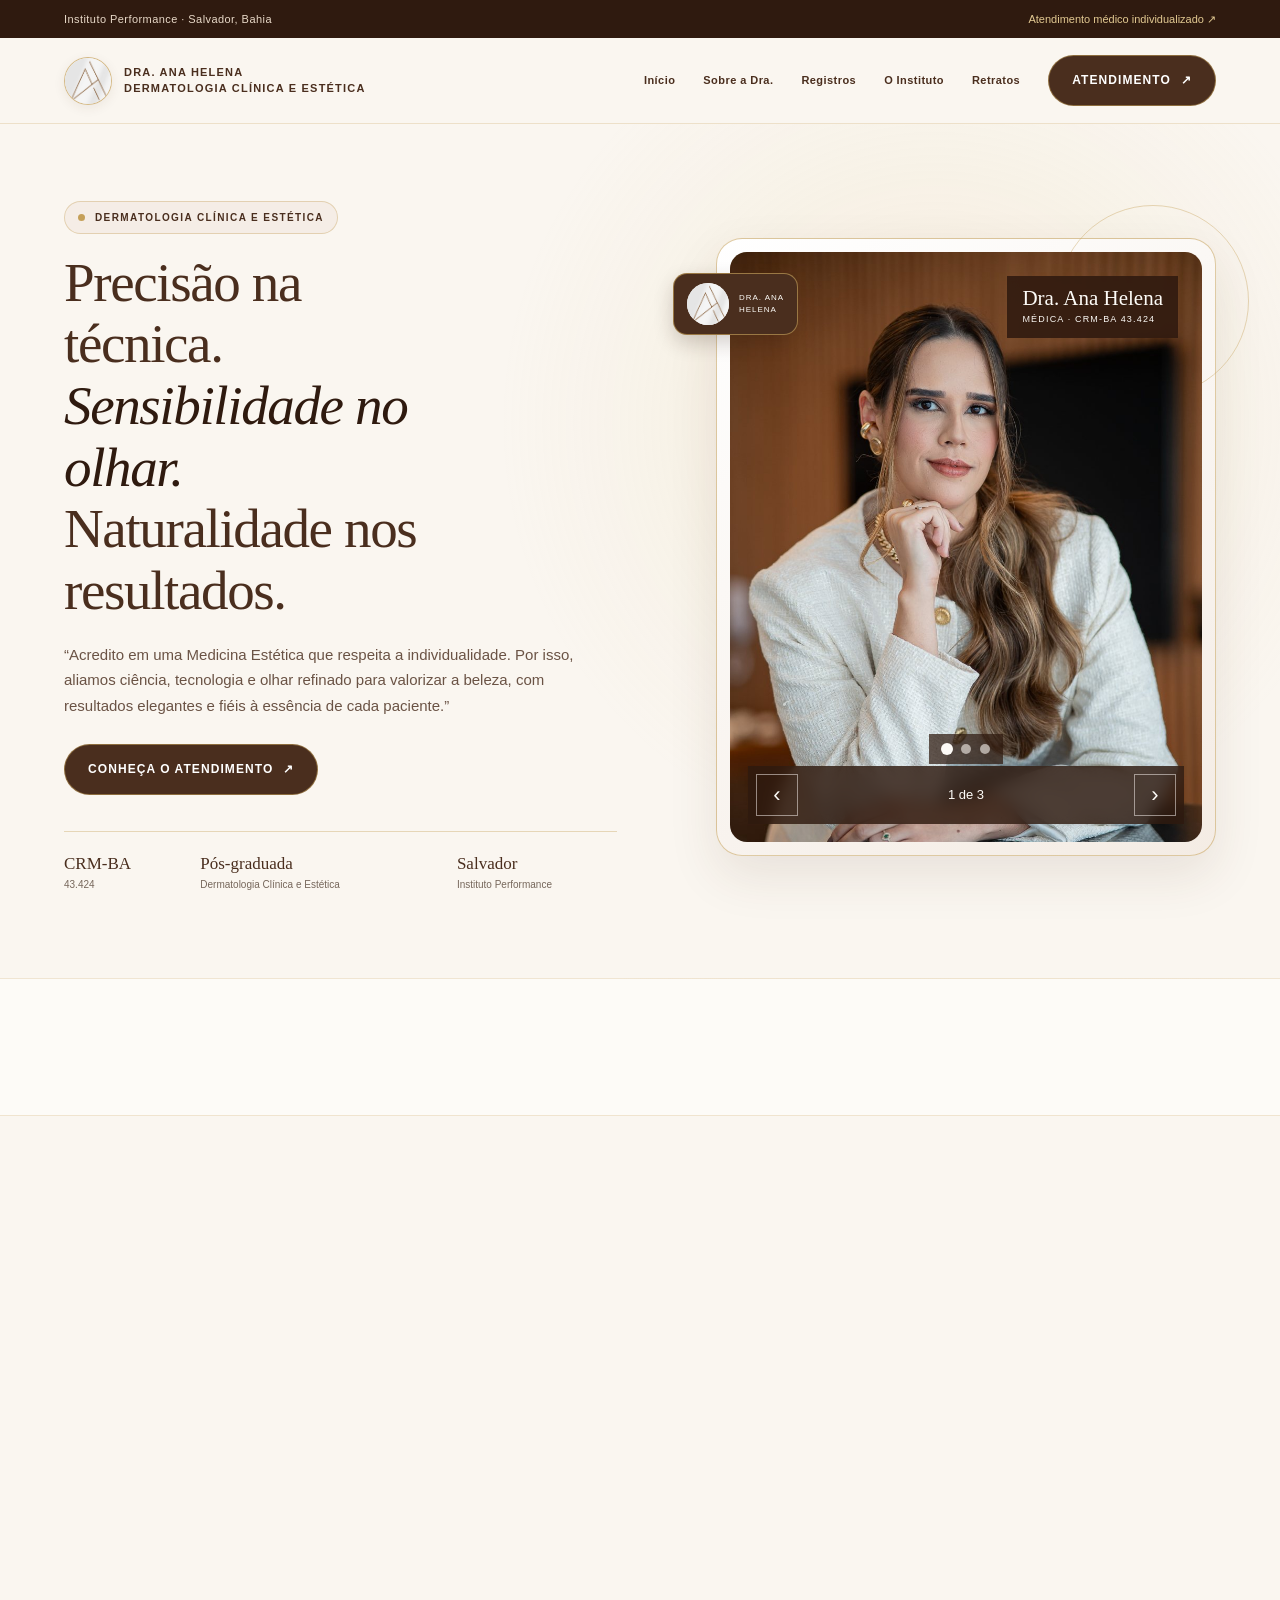
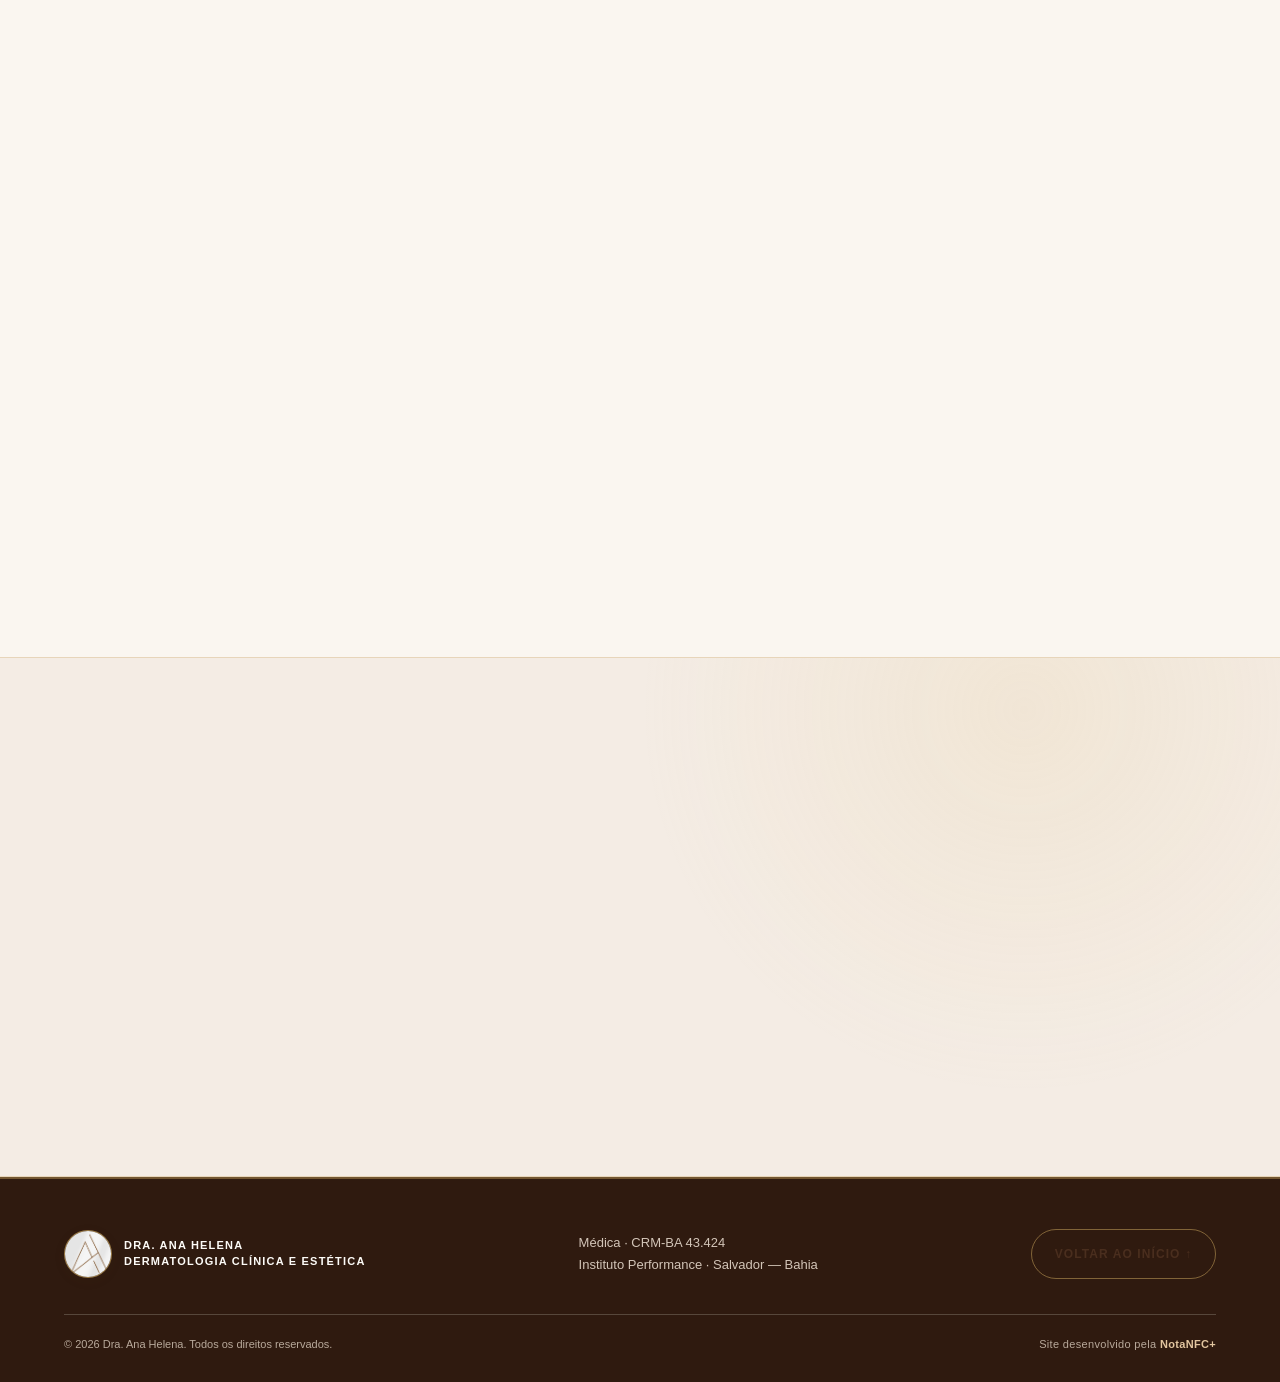
==== commit 46222008: "Restore proper before-after layer structure for Botox sliders" ====
--- a/public/site.html
+++ b/public/site.html
@@ -302,9 +302,10 @@
           </article>
           <article class="result-card" aria-labelledby="resultado-botox-11">
             <h3 class="result-title" id="resultado-botox-11">Resultado 11 · Botox</h3>
-            <div class="before-after-slider botox-before-after" data-before-after data-composite-photo="true" role="group" aria-label="Comparação interativa de antes e depois do Botox, resultado 11">
-              <div class="before-after-viewport">
-                <img class="before-after-composite" src="assets/botox-01.jpg" alt="Antes — Comparação de antes e depois de procedimento com Botox na região da testa" width="1600" height="800" loading="lazy" decoding="async">
+            <div class="before-after-slider botox-before-after" data-before-after data-composite-photo="true" data-composite-src="assets/botox-01.jpg" role="group" aria-label="Comparação interativa de antes e depois do Botox, resultado 11">
+              <div class="before-after-viewport">
+                <div class="before-after-layer before-after-layer-after" data-after-layer></div>
+                <div class="before-after-layer before-after-layer-before" data-before-layer></div>
                 <span class="before-after-label before-after-label-before">Antes</span>
                 <span class="before-after-label before-after-label-after">Depois</span>
                 <input class="before-after-range" data-before-after-range type="range" min="0" max="100" value="50" aria-label="Mova a divisória da comparação do Botox, resultado 11" disabled>
@@ -314,9 +315,10 @@
           </article>
           <article class="result-card" aria-labelledby="resultado-botox-12">
             <h3 class="result-title" id="resultado-botox-12">Resultado 12 · Botox</h3>
-            <div class="before-after-slider botox-before-after" data-before-after data-composite-photo="true" role="group" aria-label="Comparação interativa de antes e depois do Botox, resultado 12">
-              <div class="before-after-viewport">
-                <img class="before-after-composite" src="assets/botox-02.jpg" alt="Antes — Comparação de antes e depois de procedimento com Botox na região da região dos olhos" width="1600" height="800" loading="lazy" decoding="async">
+            <div class="before-after-slider botox-before-after" data-before-after data-composite-photo="true" data-composite-src="assets/botox-02.jpg" role="group" aria-label="Comparação interativa de antes e depois do Botox, resultado 12">
+              <div class="before-after-viewport">
+                <div class="before-after-layer before-after-layer-after" data-after-layer></div>
+                <div class="before-after-layer before-after-layer-before" data-before-layer></div>
                 <span class="before-after-label before-after-label-before">Antes</span>
                 <span class="before-after-label before-after-label-after">Depois</span>
                 <input class="before-after-range" data-before-after-range type="range" min="0" max="100" value="50" aria-label="Mova a divisória da comparação do Botox, resultado 12" disabled>
@@ -326,9 +328,10 @@
           </article>
           <article class="result-card" aria-labelledby="resultado-botox-13">
             <h3 class="result-title" id="resultado-botox-13">Resultado 13 · Botox</h3>
-            <div class="before-after-slider botox-before-after" data-before-after data-composite-photo="true" role="group" aria-label="Comparação interativa de antes e depois do Botox, resultado 13">
-              <div class="before-after-viewport">
-                <img class="before-after-composite" src="assets/botox-03.jpg" alt="Antes — Comparação de antes e depois de procedimento com Botox na região da testa" width="1600" height="800" loading="lazy" decoding="async">
+            <div class="before-after-slider botox-before-after" data-before-after data-composite-photo="true" data-composite-src="assets/botox-03.jpg" role="group" aria-label="Comparação interativa de antes e depois do Botox, resultado 13">
+              <div class="before-after-viewport">
+                <div class="before-after-layer before-after-layer-after" data-after-layer></div>
+                <div class="before-after-layer before-after-layer-before" data-before-layer></div>
                 <span class="before-after-label before-after-label-before">Antes</span>
                 <span class="before-after-label before-after-label-after">Depois</span>
                 <input class="before-after-range" data-before-after-range type="range" min="0" max="100" value="50" aria-label="Mova a divisória da comparação do Botox, resultado 13" disabled>
--- a/public/site.css
+++ b/public/site.css
@@ -485,3 +485,25 @@
 .result-composite figcaption span { padding: 4px 8px; border-radius: 3px; color: var(--paper); background: rgba(47,26,15,.78); font-size: 10px; font-weight: 600; letter-spacing: .04em; }
 .footer-map-link { display: inline-flex; }
 @media (max-width: 640px) { .footer-map-link { width: 100%; justify-content: center; text-align: center; } }
+
+
+/* Botox: divisor interativo sobre a foto original, sem recorte ou redimensionamento interno. */
+.botox-before-after .before-after-viewport {
+  aspect-ratio: 2 / 1;
+  height: auto;
+}
+.botox-before-after .before-after-composite {
+  display: block;
+  position: relative;
+  z-index: 0;
+  width: 100%;
+  height: 100%;
+  object-fit: contain;
+  object-position: center;
+}
+.botox-before-after .before-after-range {
+  z-index: 4;
+}
+.botox-before-after .before-after-divider {
+  z-index: 3;
+}
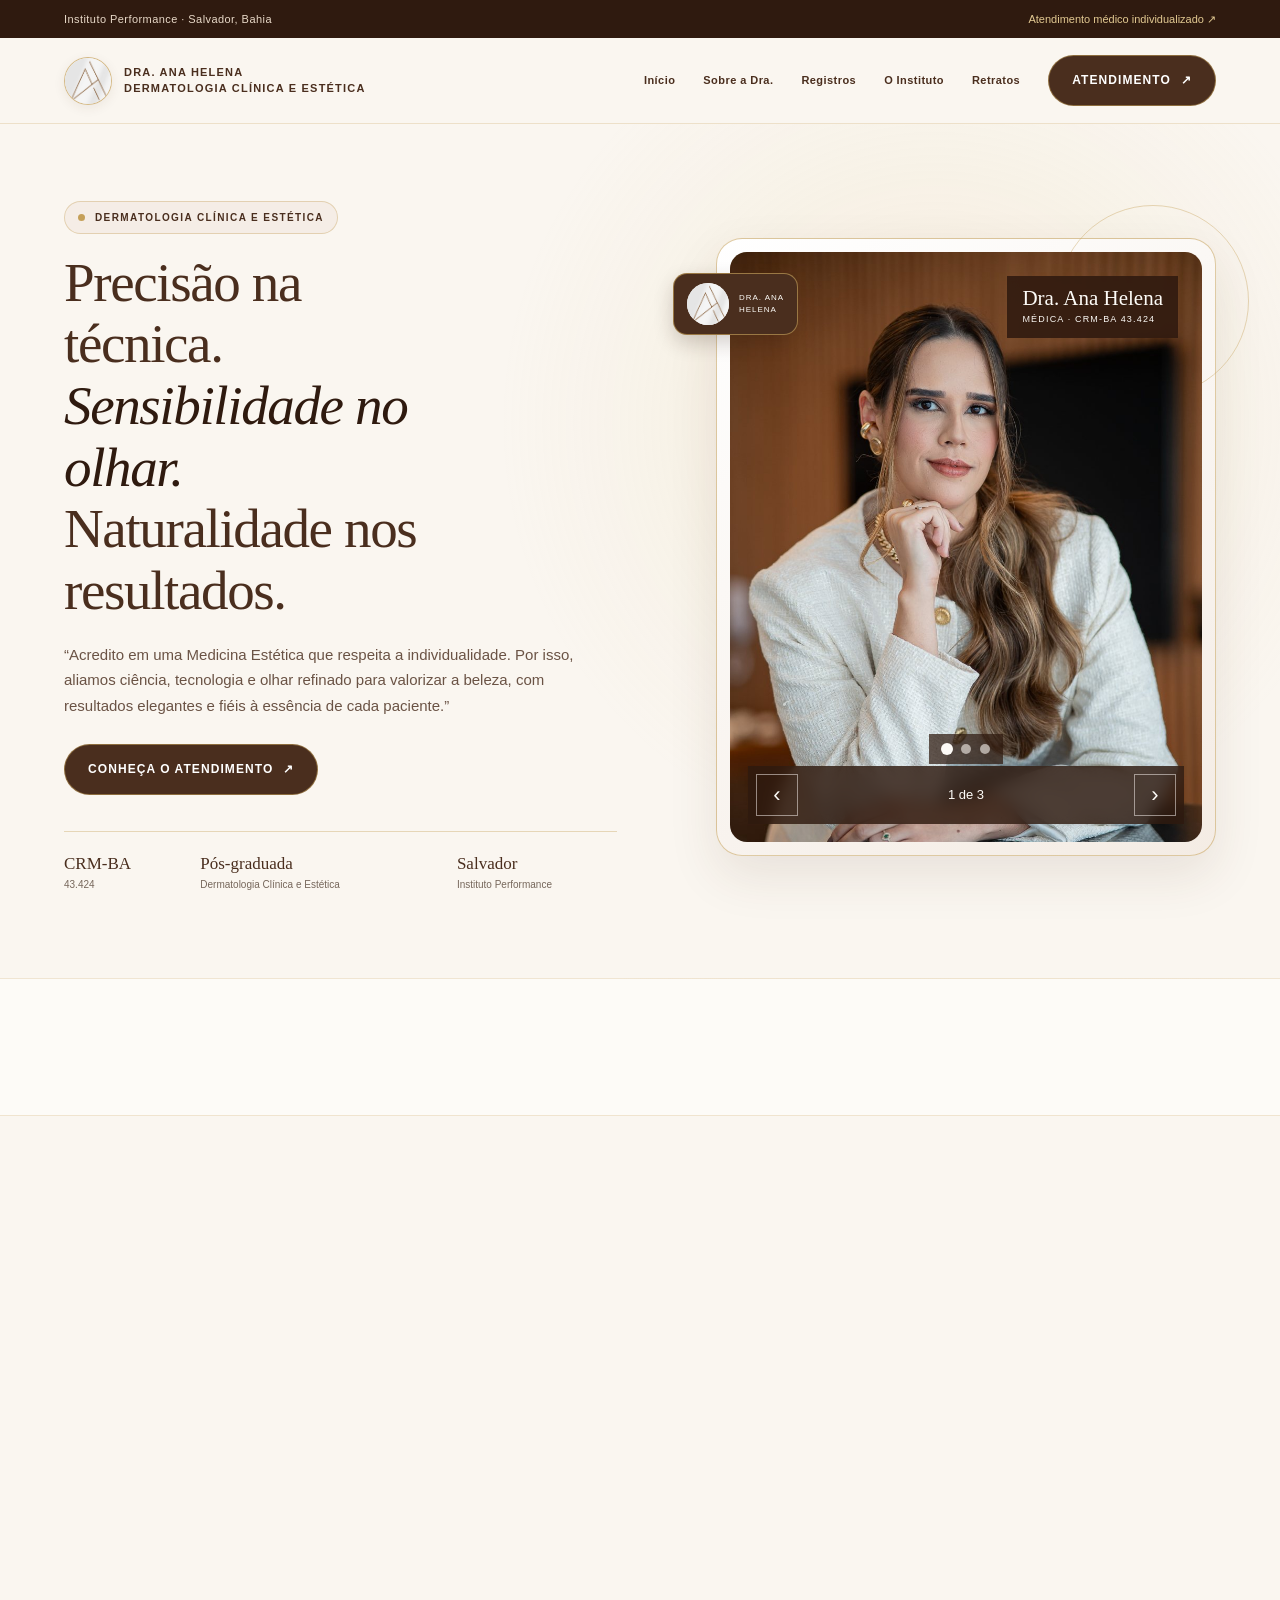
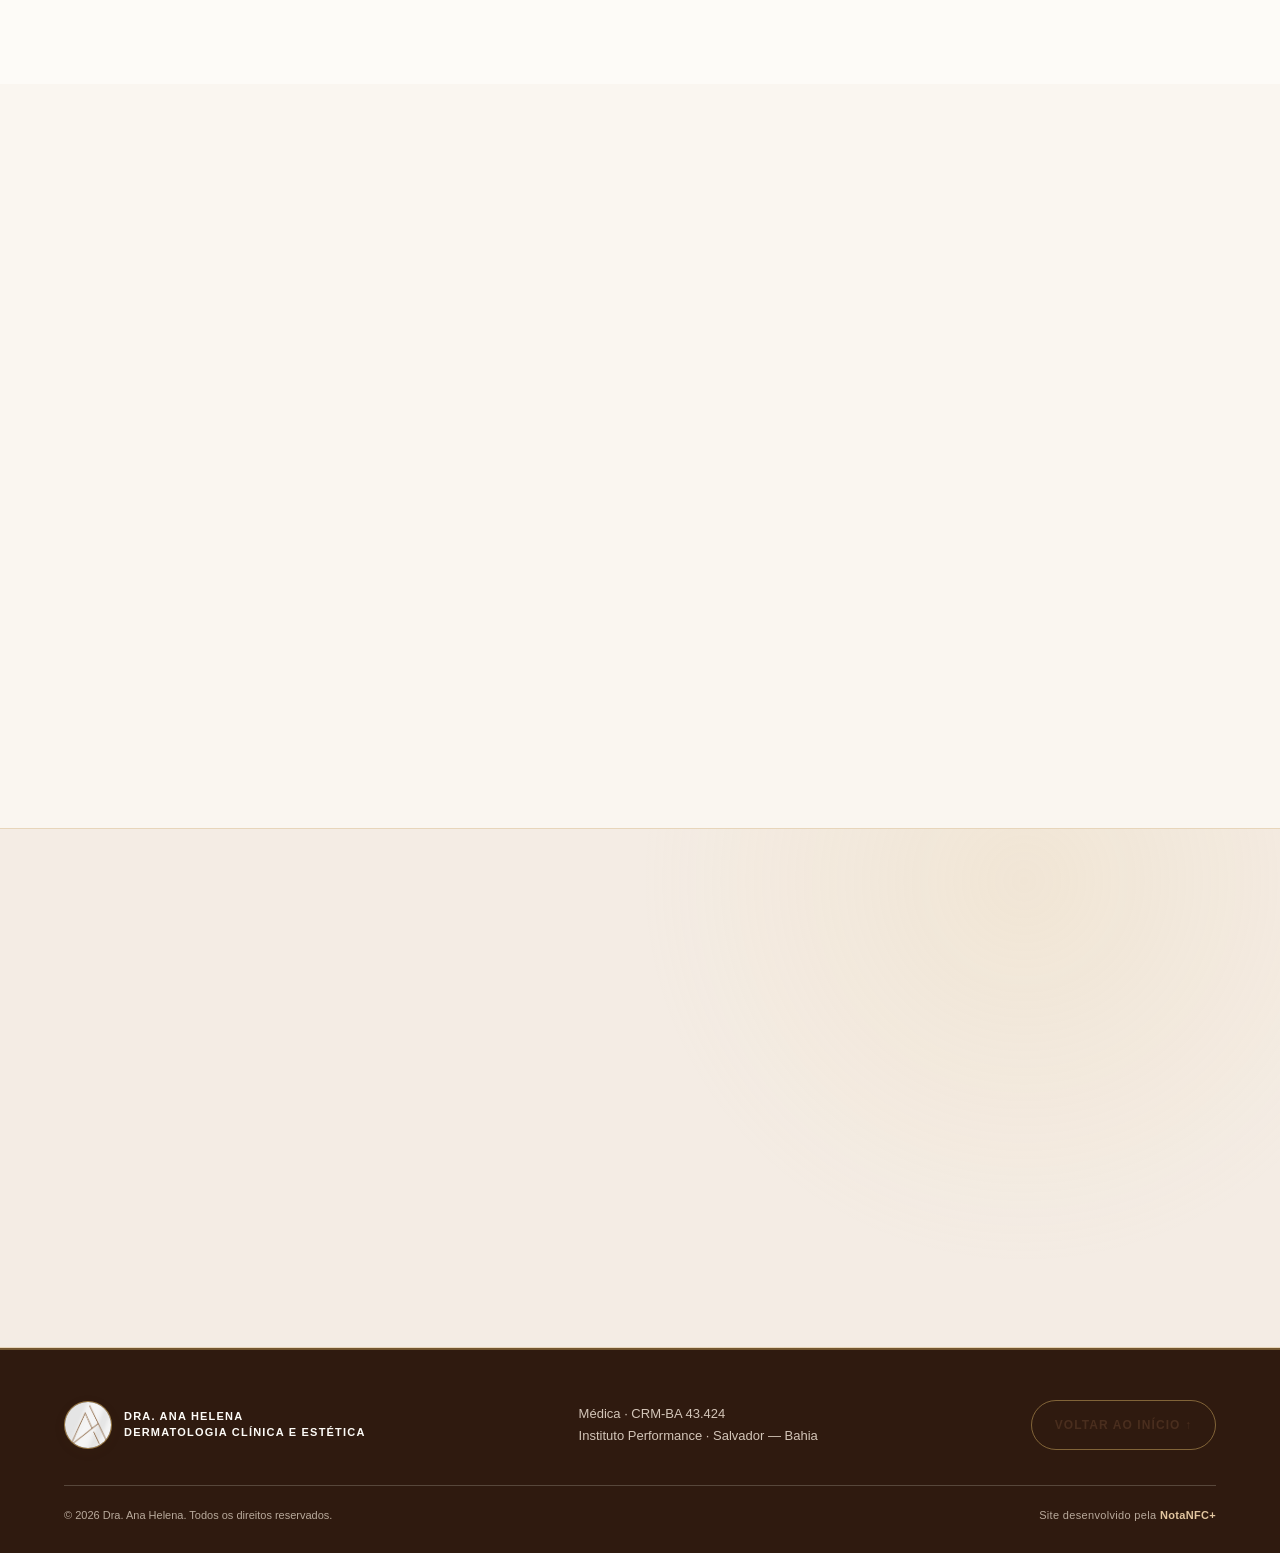
==== commit b9fb7da0: "Set absolute social preview metadata with doctor's portrait for WhatsApp sharing" ====
--- a/public/site.html
+++ b/public/site.html
@@ -12,8 +12,18 @@
   <meta property="og:locale" content="pt_BR">
   <meta property="og:title" content="Dra. Ana Helena | Dermatologia Clínica e Estética">
   <meta property="og:description" content="Uma estética que respeita a individualidade. Ciência, tecnologia e sensibilidade para valorizar a beleza natural.">
-  <meta property="og:image" content="/assets/dra-ana-01.jpg">
-  <meta name="twitter:card" content="summary_large_image">
+  <meta property="og:url" content="https://draanahelena.vercel.app/">
+  <meta property="og:site_name" content="Dra. Ana Helena | Dermatologia Clínica e Estética">
+  <meta property="og:image" content="https://draanahelena.vercel.app/assets/dra-ana-01.jpg">
+  <meta property="og:image:secure_url" content="https://draanahelena.vercel.app/assets/dra-ana-01.jpg">
+  <meta property="og:image:type" content="image/jpeg">
+  <meta property="og:image:width" content="900">
+  <meta property="og:image:height" content="1350">
+  <meta property="og:image:alt" content="Retrato profissional da Dra. Ana Helena">
+  <meta name="twitter:card" content="summary_large_image">
+  <meta name="twitter:title" content="Dra. Ana Helena | Dermatologia Clínica e Estética">
+  <meta name="twitter:description" content="Uma estética que respeita a individualidade. Ciência, tecnologia e sensibilidade para valorizar a beleza natural.">
+  <meta name="twitter:image" content="https://draanahelena.vercel.app/assets/dra-ana-01.jpg">
   <link rel="preconnect" href="https://fonts.googleapis.com">
   <link rel="preconnect" href="https://fonts.gstatic.com" crossorigin>
   <link href="https://fonts.googleapis.com/css2?family=Cormorant+Garamond:ital,wght@0,400;0,500;0,600;1,400;1,500&family=Playfair+Display:ital,wght@0,400;0,500;0,600;1,400&family=Plus+Jakarta+Sans:wght@400;500;600;700&display=swap" rel="stylesheet">
@@ -302,7 +312,7 @@
           </article>
           <article class="result-card" aria-labelledby="resultado-botox-11">
             <h3 class="result-title" id="resultado-botox-11">Resultado 11 · Botox</h3>
-            <div class="before-after-slider botox-before-after" data-before-after data-composite-photo="true" data-composite-src="assets/botox-01.jpg" role="group" aria-label="Comparação interativa de antes e depois do Botox, resultado 11">
+            <div class="before-after-slider paired-slider botox-before-after" data-before-after data-composite-photo="true" data-composite-src="assets/botox-01.jpg" role="group" aria-label="Comparação interativa de antes e depois do Botox, resultado 11">
               <div class="before-after-viewport">
                 <div class="before-after-layer before-after-layer-after" data-after-layer></div>
                 <div class="before-after-layer before-after-layer-before" data-before-layer></div>
@@ -315,7 +325,7 @@
           </article>
           <article class="result-card" aria-labelledby="resultado-botox-12">
             <h3 class="result-title" id="resultado-botox-12">Resultado 12 · Botox</h3>
-            <div class="before-after-slider botox-before-after" data-before-after data-composite-photo="true" data-composite-src="assets/botox-02.jpg" role="group" aria-label="Comparação interativa de antes e depois do Botox, resultado 12">
+            <div class="before-after-slider paired-slider botox-before-after" data-before-after data-composite-photo="true" data-composite-src="assets/botox-02.jpg" role="group" aria-label="Comparação interativa de antes e depois do Botox, resultado 12">
               <div class="before-after-viewport">
                 <div class="before-after-layer before-after-layer-after" data-after-layer></div>
                 <div class="before-after-layer before-after-layer-before" data-before-layer></div>
@@ -328,7 +338,7 @@
           </article>
           <article class="result-card" aria-labelledby="resultado-botox-13">
             <h3 class="result-title" id="resultado-botox-13">Resultado 13 · Botox</h3>
-            <div class="before-after-slider botox-before-after" data-before-after data-composite-photo="true" data-composite-src="assets/botox-03.jpg" role="group" aria-label="Comparação interativa de antes e depois do Botox, resultado 13">
+            <div class="before-after-slider paired-slider botox-before-after" data-before-after data-composite-photo="true" data-composite-src="assets/botox-03.jpg" role="group" aria-label="Comparação interativa de antes e depois do Botox, resultado 13">
               <div class="before-after-viewport">
                 <div class="before-after-layer before-after-layer-after" data-after-layer></div>
                 <div class="before-after-layer before-after-layer-before" data-before-layer></div>
--- a/public/site.css
+++ b/public/site.css
@@ -507,3 +507,56 @@
 .botox-before-after .before-after-divider {
   z-index: 3;
 }
+
+
+/* Botox: slider de revelação sobre a composição original 2:1, sem alterar pixels ou proporção. */
+.botox-before-after .before-after-viewport {
+  aspect-ratio: 2 / 1;
+}
+.botox-before-after .before-after-layer {
+  inset: 0;
+}
+.botox-before-after .before-after-layer img {
+  display: block;
+  width: 100%;
+  height: 100%;
+  object-fit: contain;
+  object-position: center;
+}
+.botox-before-after .before-after-layer-before {
+  clip-path: inset(0 calc(100% - var(--split)) 0 0);
+}
+.botox-before-after .before-after-layer-after {
+  z-index: 0;
+  clip-path: inset(0 0 0 var(--split));
+}
+.botox-before-after .before-after-layer-before {
+  z-index: 1;
+}
+.botox-before-after .before-after-divider {
+  z-index: 3;
+}
+.botox-before-after .before-after-range {
+  z-index: 4;
+}
+
+
+/* Botox agora usa exatamente o mesmo enquadramento e mecânica dos demais cards paired-slider. */
+.botox-before-after .before-after-viewport {
+  aspect-ratio: 1 / 1;
+}
+.botox-before-after .before-after-layer img {
+  position: absolute;
+  top: 0;
+  width: 200%;
+  max-width: none;
+  height: 100%;
+  object-fit: fill;
+}
+.botox-before-after .before-after-layer-before img {
+  left: 0;
+}
+.botox-before-after .before-after-layer-after img {
+  left: auto;
+  right: 0;
+}
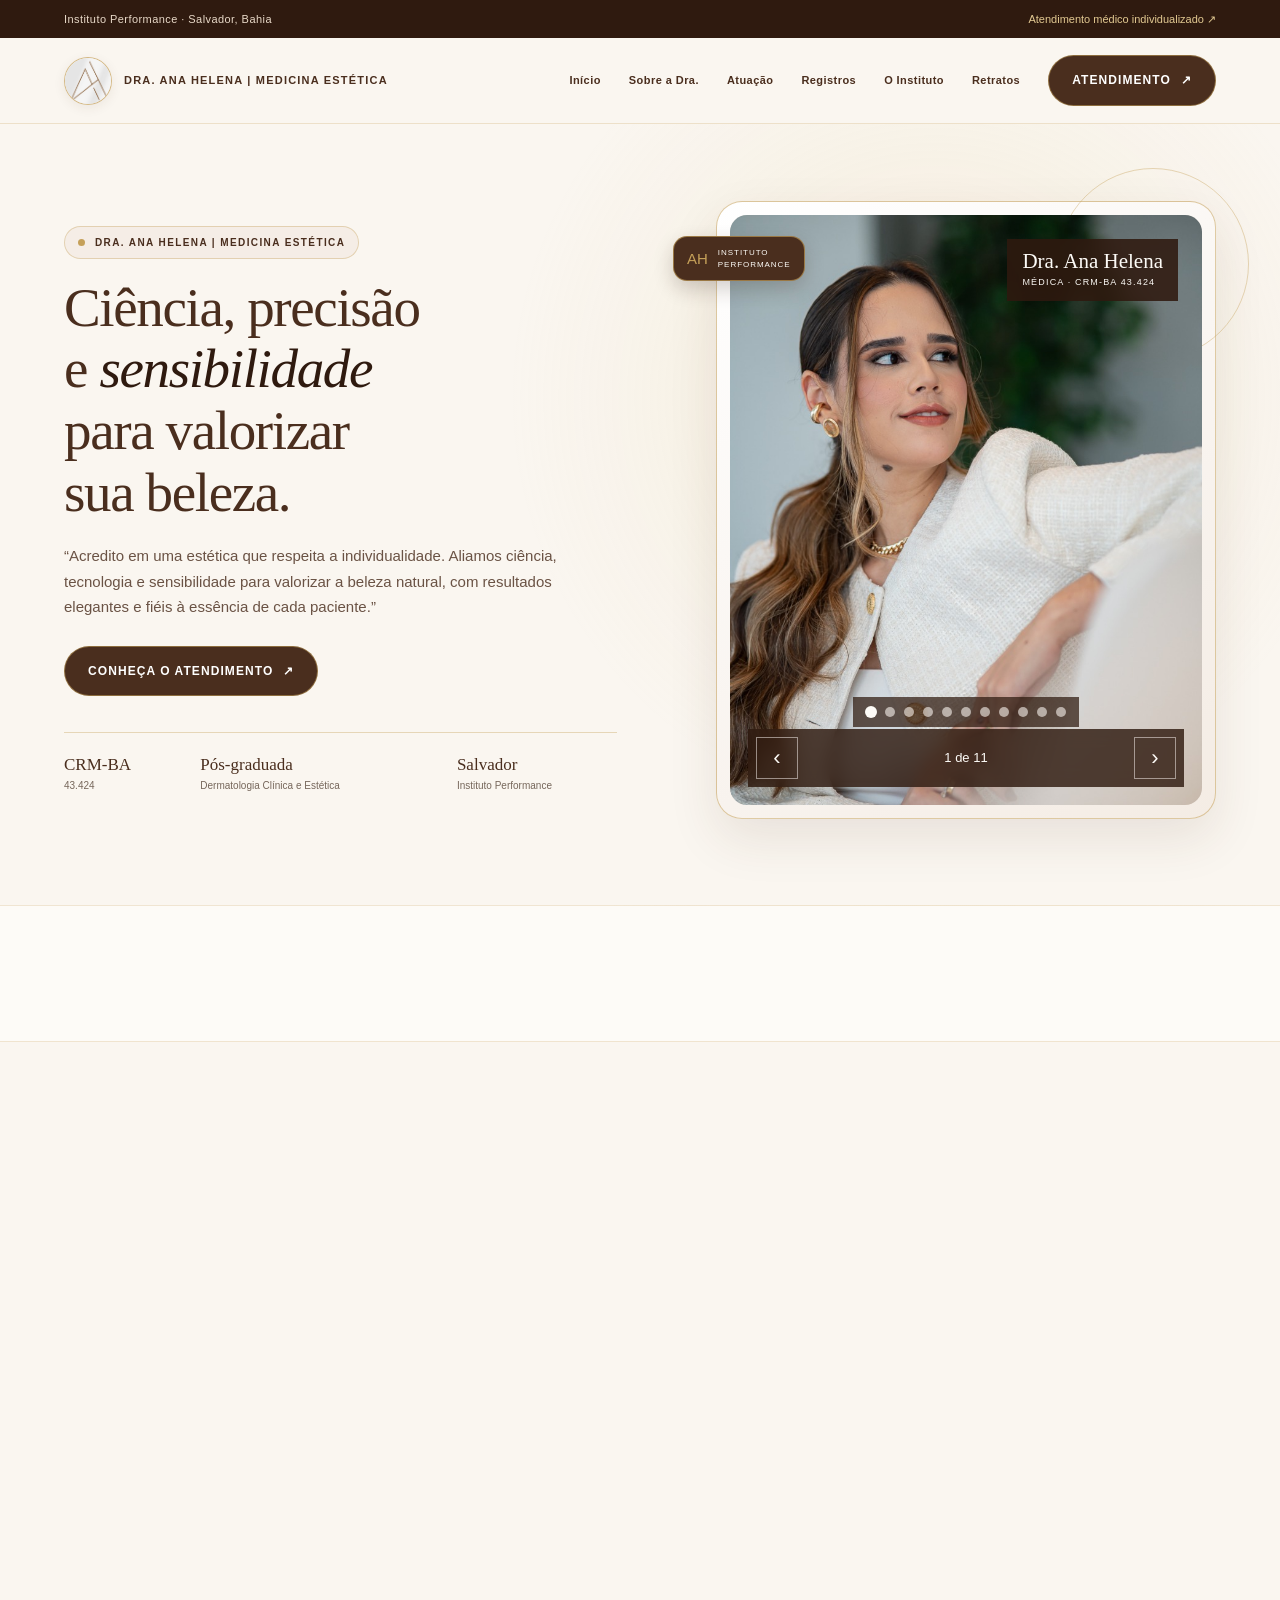
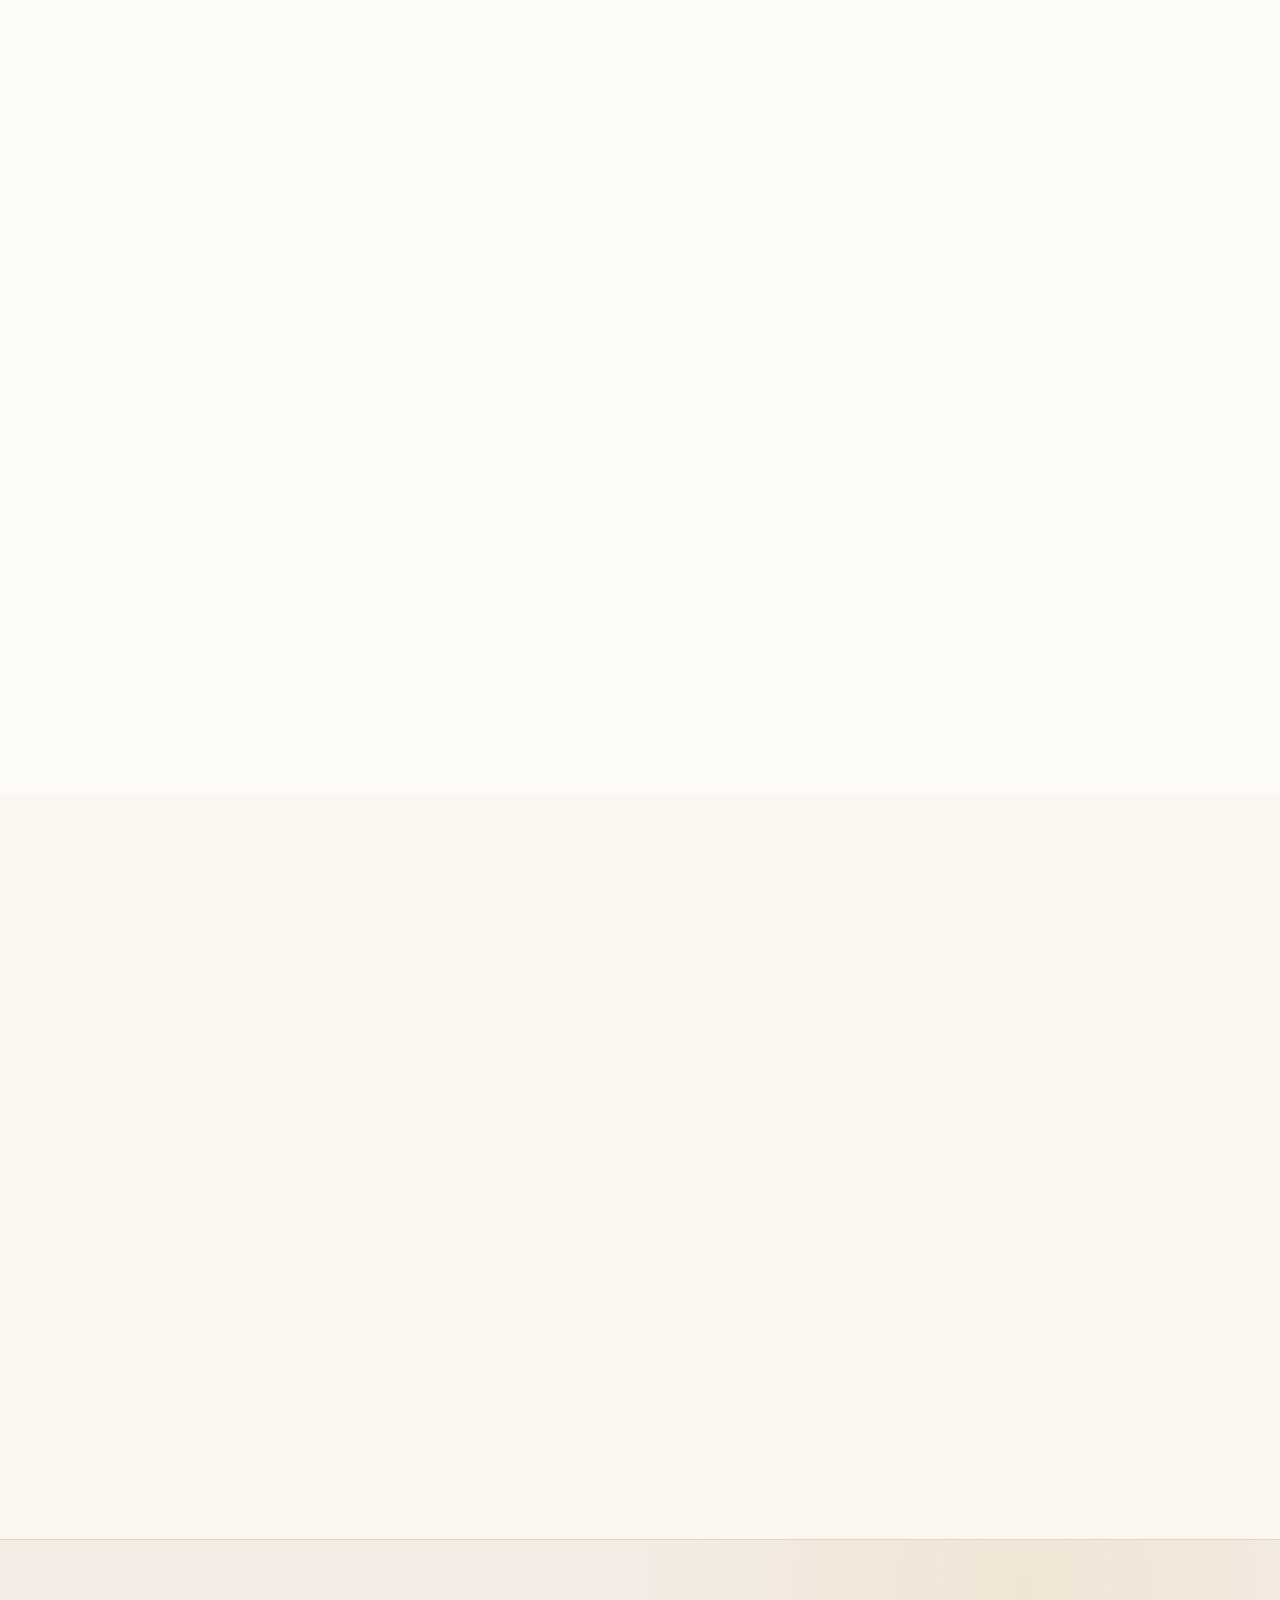
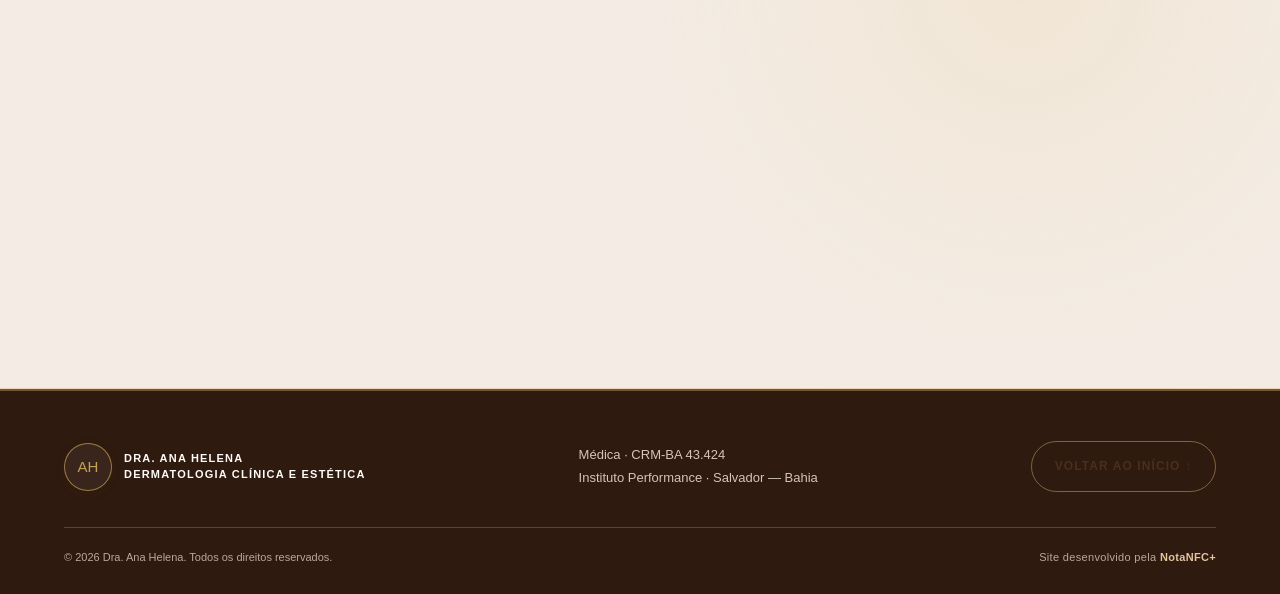
==== commit cf27a054: "Atualiza identificação da Dra. Ana Helena" ====
--- a/public/site.html
+++ b/public/site.html
@@ -12,18 +12,8 @@
   <meta property="og:locale" content="pt_BR">
   <meta property="og:title" content="Dra. Ana Helena | Dermatologia Clínica e Estética">
   <meta property="og:description" content="Uma estética que respeita a individualidade. Ciência, tecnologia e sensibilidade para valorizar a beleza natural.">
-  <meta property="og:url" content="https://draanahelena.vercel.app/">
-  <meta property="og:site_name" content="Dra. Ana Helena | Dermatologia Clínica e Estética">
-  <meta property="og:image" content="https://draanahelena.vercel.app/assets/dra-ana-01.jpg">
-  <meta property="og:image:secure_url" content="https://draanahelena.vercel.app/assets/dra-ana-01.jpg">
-  <meta property="og:image:type" content="image/jpeg">
-  <meta property="og:image:width" content="900">
-  <meta property="og:image:height" content="1350">
-  <meta property="og:image:alt" content="Retrato profissional da Dra. Ana Helena">
-  <meta name="twitter:card" content="summary_large_image">
-  <meta name="twitter:title" content="Dra. Ana Helena | Dermatologia Clínica e Estética">
-  <meta name="twitter:description" content="Uma estética que respeita a individualidade. Ciência, tecnologia e sensibilidade para valorizar a beleza natural.">
-  <meta name="twitter:image" content="https://draanahelena.vercel.app/assets/dra-ana-01.jpg">
+  <meta property="og:image" content="/assets/dra-ana-01.jpg">
+  <meta name="twitter:card" content="summary_large_image">
   <link rel="preconnect" href="https://fonts.googleapis.com">
   <link rel="preconnect" href="https://fonts.gstatic.com" crossorigin>
   <link href="https://fonts.googleapis.com/css2?family=Cormorant+Garamond:ital,wght@0,400;0,500;0,600;1,400;1,500&family=Playfair+Display:ital,wght@0,400;0,500;0,600;1,400&family=Plus+Jakarta+Sans:wght@400;500;600;700&display=swap" rel="stylesheet">
@@ -46,12 +36,13 @@
     <div class="wrap bar">
       <a class="brand" href="#inicio" aria-label="Dra. Ana Helena, início">
         <span class="monogram" aria-hidden="true"><img src="assets/dra-ana-logo-simbolo.jpeg" alt="" width="390" height="390"></span>
-        <span class="brand-name">Dra. Ana Helena<br>Dermatologia Clínica e Estética</span>
+        <span class="brand-name">Dra. Ana Helena | Medicina Estética</span>
       </a>
       <button class="menu" type="button" aria-label="Abrir navegação" aria-expanded="false" aria-controls="navegacao">☰</button>
       <nav class="nav" id="navegacao" aria-label="Navegação principal">
         <a href="#inicio">Início</a>
         <a href="#sobre">Sobre a Dra.</a>
+        <a href="#atuacao">Atuação</a>
         <a href="#registros">Registros</a>
         <a href="#espaco">O Instituto</a>
         <a href="#galeria">Retratos</a>
@@ -64,9 +55,9 @@
     <section class="hero" id="inicio" aria-labelledby="hero-title">
       <div class="hero-inner wrap">
         <div class="hero-copy">
-          <span class="hero-badge"><span aria-hidden="true"></span> Dermatologia clínica e estética</span>
-          <h1 class="serif" id="hero-title">Precisão na técnica.<br><em>Sensibilidade no olhar.</em><br>Naturalidade nos resultados.</h1>
-          <p>“Acredito em uma Medicina Estética que respeita a individualidade. Por isso, aliamos ciência, tecnologia e olhar refinado para valorizar a beleza, com resultados elegantes e fiéis à essência de cada paciente.”</p>
+          <span class="hero-badge"><span aria-hidden="true"></span> Dra. Ana Helena | Medicina Estética</span>
+          <h1 class="serif" id="hero-title">Ciência, precisão e <em>sensibilidade</em> para valorizar sua beleza.</h1>
+          <p>“Acredito em uma estética que respeita a individualidade. Aliamos ciência, tecnologia e sensibilidade para valorizar a beleza natural, com resultados elegantes e fiéis à essência de cada paciente.”</p>
           <a class="btn" href="#atendimento">Conheça o atendimento <span aria-hidden="true">↗</span></a>
           <div class="hero-credentials" aria-label="Informações profissionais e local de atendimento">
             <div><strong>CRM-BA</strong><span>43.424</span></div>
@@ -79,14 +70,37 @@
             <div class="hero-carousel" data-carousel data-label="Retratos da Dra. Ana Helena" role="region" aria-roledescription="carrossel">
               <div class="hero-slides">
                 <div class="hero-slide is-active">
-                  <img src="assets/dra-ana-01.jpg" alt="Retrato profissional da Dra. Ana Helena" width="900" height="1350" fetchpriority="high" decoding="async">
-                </div>
-                <div class="hero-slide" aria-hidden="true">
-                  <img src="assets/dra-ana-14.jpg" alt="Retrato da Dra. Ana Helena reclinada, usando blazer claro" width="900" height="1350" loading="lazy" decoding="async">
-                </div>
-                
-                <div class="hero-slide" aria-hidden="true">
-                  <img src="assets/dra-ana-15.jpg" alt="Retrato da Dra. Ana Helena olhando por cima do ombro, com blazer claro" width="900" height="1350" loading="lazy" decoding="async">
+                  <img src="assets/dra-ana-hero-atualizada.jpeg" alt="Retrato profissional da Dra. Ana Helena" width="900" height="1350" fetchpriority="high" decoding="async">
+                </div>
+                <div class="hero-slide" aria-hidden="true">
+                  <img src="assets/dra-ana-01.jpg" alt="Retrato 1 da Dra. Ana Helena" width="900" height="1350" loading="lazy" decoding="async">
+                </div>
+                <div class="hero-slide" aria-hidden="true">
+                  <img src="assets/dra-ana-02.jpg" alt="Retrato 2 da Dra. Ana Helena" width="900" height="1350" loading="lazy" decoding="async">
+                </div>
+                <div class="hero-slide" aria-hidden="true">
+                  <img src="assets/dra-ana-03.jpg" alt="Retrato 3 da Dra. Ana Helena" width="900" height="1350" loading="lazy" decoding="async">
+                </div>
+                <div class="hero-slide" aria-hidden="true">
+                  <img src="assets/dra-ana-04.jpg" alt="Retrato 4 da Dra. Ana Helena" width="900" height="1350" loading="lazy" decoding="async">
+                </div>
+                <div class="hero-slide" aria-hidden="true">
+                  <img src="assets/dra-ana-05.jpg" alt="Retrato 5 da Dra. Ana Helena" width="900" height="1350" loading="lazy" decoding="async">
+                </div>
+                <div class="hero-slide" aria-hidden="true">
+                  <img src="assets/dra-ana-06.jpg" alt="Retrato 6 da Dra. Ana Helena" width="900" height="1350" loading="lazy" decoding="async">
+                </div>
+                <div class="hero-slide" aria-hidden="true">
+                  <img src="assets/dra-ana-07.jpg" alt="Retrato 7 da Dra. Ana Helena" width="900" height="1350" loading="lazy" decoding="async">
+                </div>
+                <div class="hero-slide" aria-hidden="true">
+                  <img src="assets/dra-ana-08.jpg" alt="Retrato 8 da Dra. Ana Helena" width="900" height="1350" loading="lazy" decoding="async">
+                </div>
+                <div class="hero-slide" aria-hidden="true">
+                  <img src="assets/dra-ana-09.jpg" alt="Retrato 9 da Dra. Ana Helena" width="900" height="1350" loading="lazy" decoding="async">
+                </div>
+                <div class="hero-slide" aria-hidden="true">
+                  <img src="assets/dra-ana-10.jpg" alt="Retrato 10 da Dra. Ana Helena" width="900" height="1350" loading="lazy" decoding="async">
                 </div>
               </div>
               <figcaption class="hero-sign">
@@ -102,7 +116,7 @@
               <div class="carousel-dots" data-dots aria-label="Escolher retrato"></div>
             </div>
           </div>
-          <span class="hero-stamp" aria-hidden="true"><img src="assets/dra-ana-logo-simbolo.jpeg" alt=""><small>DRA. ANA<br>HELENA</small></span>
+          <span class="hero-stamp" aria-hidden="true"><span>AH</span><small>INSTITUTO<br>PERFORMANCE</small></span>
         </figure>
       </div>
     </section>
@@ -110,19 +124,19 @@
     <section class="differentials" id="diferenciais" aria-label="Princípios de atendimento">
       <div class="wrap differential-grid">
         <article class="differential-card">
-          <span class="differential-mark" aria-hidden="true"><img src="assets/dra-ana-logo-simbolo.jpeg" alt=""></span>
-          <div><h2>Olhar individualizado</h2><p>Cuidado que respeita a singularidade de cada pessoa.</p></div>
+          <span class="differential-mark" aria-hidden="true">AH</span>
+          <div><h2>Olhar individual</h2><p>Cuidado que respeita a singularidade de cada pessoa.</p></div>
         </article>
         <article class="differential-card">
-          <span class="differential-mark" aria-hidden="true"><img src="assets/dra-ana-logo-simbolo.jpeg" alt=""></span>
+          <span class="differential-mark" aria-hidden="true">AH</span>
           <div><h2>Ciência e inovação</h2><p>Conhecimento científico aliado à tecnologia.</p></div>
         </article>
         <article class="differential-card">
-          <span class="differential-mark" aria-hidden="true"><img src="assets/dra-ana-logo-simbolo.jpeg" alt=""></span>
-          <div><h2>Prevenção e rejuvenescimento.</h2><p>Uma abordagem atenta à saúde e ao tempo.</p></div>
+          <span class="differential-mark" aria-hidden="true">AH</span>
+          <div><h2>Prevenção e longevidade</h2><p>Uma abordagem atenta à saúde e ao tempo.</p></div>
         </article>
         <article class="differential-card">
-          <span class="differential-mark" aria-hidden="true"><img src="assets/dra-ana-logo-simbolo.jpeg" alt=""></span>
+          <span class="differential-mark" aria-hidden="true">AH</span>
           <div><h2>Beleza natural</h2><p>Valorizar a beleza sem padronizar.</p></div>
         </article>
       </div>
@@ -143,12 +157,12 @@
             </div>
             <div class="credential">
               <dt><b>Atuação</b></dt>
-              <dd><span>Medicina Estética.<br>Dermatologia Clínica.<br>Tricologia.</span></dd>
+              <dd><span>Estética Avançada e Rejuvenescimento · Tricologia</span></dd>
             </div>
           </dl>
         </div>
         <div class="portrait-composition">
-          <img class="portrait-about-image" src="assets/dra-ana-retrato-novo.jpg" alt="Dra. Ana Helena em retrato profissional no Instituto Performance" width="900" height="1350" loading="lazy" decoding="async">
+          <img class="portrait-about-image" src="assets/dra-ana-sobre.jpeg" alt="Dra. Ana Helena em retrato profissional no Instituto Performance" width="768" height="1152" loading="lazy" decoding="async">
           <span class="portrait-caption">Médica · CRM-BA 43.424</span>
         </div>
       </div>
@@ -159,11 +173,37 @@
         <div class="philosophy-grid">
           <div>
             <span class="eyebrow">Uma abordagem individual</span>
-            <h2 class="serif" id="filosofia-title">Valorizar a sua beleza sem nunca padronizá-la.</h2>
+            <h2 class="serif" id="filosofia-title">Valorizar, nunca padronizar.</h2>
             <blockquote>“Minha abordagem parte de um princípio essencial: a beleza deve ser valorizada, nunca padronizada. Cada tratamento é cuidadosamente planejado para preservar a individualidade, promover o equilíbrio e proporcionar resultados naturais ao longo do tempo.”</blockquote>
           </div>
           <figure class="philosophy-photo">
-            <img src="assets/dra-ana-11.jpg" alt="Dra. Ana Helena sorrindo diante de um notebook" width="768" height="1152" loading="lazy" decoding="async">
+            <img src="assets/dra-ana-filosofia.jpeg" alt="Dra. Ana Helena em retrato profissional sentada no Instituto Performance" width="768" height="1152" loading="lazy" decoding="async">
+          </figure>
+        </div>
+      </div>
+    </section>
+
+    <section class="practice section-pad" id="atuacao" aria-labelledby="atuacao-title">
+      <div class="wrap">
+        <div class="practice-head">
+          <span class="eyebrow">Ciência, cuidado e tecnologia</span>
+          <h2 class="serif" id="atuacao-title">Atuação</h2>
+          <p>Conhecimento científico e tratamentos individualizados para valorizar a beleza natural e respeitar a essência de cada pessoa.</p>
+        </div>
+        <div class="practice-gallery" aria-label="Áreas de atuação">
+          <figure class="practice-photo">
+            <img src="assets/atuacao-dermatologia.jpeg" alt="Retrato da Dra. Ana Helena com os dizeres Dermatologia Estética e Dermatologia Clínica." width="768" height="1376" loading="lazy" decoding="async">
+            <figcaption class="practice-caption">
+              <h3>Estética Avançada e Rejuvenescimento</h3>
+              <p>Atuação orientada à prevenção e ao rejuvenescimento, com atenção à harmonia e à beleza natural.</p>
+            </figcaption>
+          </figure>
+          <figure class="practice-photo">
+            <img src="assets/atuacao-tricologia.jpeg" alt="Dra. Ana Helena em atendimento de tricologia, com equipamento dermatológico." width="768" height="1376" loading="lazy" decoding="async">
+            <figcaption class="practice-caption">
+              <h3>Tricologia</h3>
+              <p>Cuidado individualizado dedicado à saúde dos cabelos e do couro cabeludo.</p>
+            </figcaption>
           </figure>
         </div>
       </div>
@@ -179,10 +219,10 @@
           <p>Arraste a barra central para comparar cada resultado. No celular, toque e deslize; no computador, use o mouse ou as setas do teclado.</p>
         </div>
         <div class="records-grid" aria-label="Comparações interativas de antes e depois">
-          <!-- Dez comparadores de resultados agrupados por procedimento. -->
-          <article class="result-card" aria-labelledby="resultado-labios-01">
-            <h3 class="result-title" id="resultado-labios-01">Resultado 01 · Preenchimento labial</h3>
-            <div class="before-after-slider" data-before-after data-before-src="assets/resultado-02-labios-antes.jpg" data-after-src="assets/resultado-02-labios-depois.jpg" data-before-alt="Antes: lábios no resultado 02" data-after-alt="Depois: lábios no resultado 02" role="group" aria-label="Comparação de antes e depois: resultado 01, preenchimento labial">
+          <!-- Os seis comparadores usam recortes das fotos recebidas; as imagens originais permanecem preservadas. -->
+          <article class="result-card" aria-labelledby="resultado-rosto-01">
+            <h3 class="result-title" id="resultado-rosto-01">Resultado 01 · Face</h3>
+            <div class="before-after-slider" data-before-after data-before-src="assets/resultado-01-rosto-antes.jpg" data-after-src="assets/resultado-01-rosto-depois.jpg" data-before-alt="Antes: perfil do rosto no resultado 01" data-after-alt="Depois: perfil do rosto no resultado 01" role="group" aria-label="Comparação de antes e depois: resultado 01, face">
               <div class="before-after-viewport">
                 <div class="before-after-layer before-after-layer-after" data-after-layer><span class="before-after-empty"><strong>Depois</strong><small>Imagem a inserir</small></span></div>
                 <div class="before-after-layer before-after-layer-before" data-before-layer><span class="before-after-empty"><strong>Antes</strong><small>Imagem a inserir</small></span></div>
@@ -192,10 +232,10 @@
                 <span class="before-after-divider" aria-hidden="true"><span></span></span>
               </div>
             </div>
-          </article>
-          <article class="result-card" aria-labelledby="resultado-labios-02">
-            <h3 class="result-title" id="resultado-labios-02">Resultado 02 · Preenchimento labial</h3>
-            <div class="before-after-slider" data-before-after data-before-src="assets/resultado-03-labios-antes.jpg" data-after-src="assets/resultado-03-labios-depois.jpg" data-before-alt="Antes: lábios no resultado 03" data-after-alt="Depois: lábios no resultado 03" role="group" aria-label="Comparação de antes e depois: resultado 02, preenchimento labial">
+          </article>
+          <article class="result-card" aria-labelledby="resultado-labios-01">
+            <h3 class="result-title" id="resultado-labios-01">Resultado 02 · Lábios</h3>
+            <div class="before-after-slider" data-before-after data-before-src="assets/resultado-02-labios-antes.jpg" data-after-src="assets/resultado-02-labios-depois.jpg" data-before-alt="Antes: lábios no resultado 02" data-after-alt="Depois: lábios no resultado 02" role="group" aria-label="Comparação de antes e depois: resultado 02, lábios">
               <div class="before-after-viewport">
                 <div class="before-after-layer before-after-layer-after" data-after-layer><span class="before-after-empty"><strong>Depois</strong><small>Imagem a inserir</small></span></div>
                 <div class="before-after-layer before-after-layer-before" data-before-layer><span class="before-after-empty"><strong>Antes</strong><small>Imagem a inserir</small></span></div>
@@ -205,36 +245,10 @@
                 <span class="before-after-divider" aria-hidden="true"><span></span></span>
               </div>
             </div>
-          </article>
-          <article class="result-card" aria-labelledby="resultado-mento-08">
-            <h3 class="result-title" id="resultado-mento-08">Resultado 03 · Preenchimento do Mento</h3>
-            <div class="before-after-slider paired-slider" data-before-after data-before-src="assets/resultado-08-mento-original.jpg" data-after-src="assets/resultado-08-mento-original.jpg" data-before-alt="Antes: perfil do queixo no resultado 08" data-after-alt="Depois: perfil do queixo após preenchimento do mento" role="group" aria-label="Comparação de antes e depois: resultado 03, preenchimento do mento">
-              <div class="before-after-viewport">
-                <div class="before-after-layer before-after-layer-after" data-after-layer><span class="before-after-empty"><strong>Depois</strong><small>Imagem aguardando carregamento</small></span></div>
-                <div class="before-after-layer before-after-layer-before" data-before-layer><span class="before-after-empty"><strong>Antes</strong><small>Imagem aguardando carregamento</small></span></div>
-                <span class="before-after-label before-after-label-before">Antes</span>
-                <span class="before-after-label before-after-label-after">Depois</span>
-                <input class="before-after-range" data-before-after-range type="range" min="0" max="100" value="50" aria-label="Arraste para comparar antes e depois do preenchimento do mento" disabled>
-                <span class="before-after-divider" aria-hidden="true"><span></span></span>
-              </div>
-            </div>
-          </article>
-          <article class="result-card" aria-labelledby="resultado-mento-09">
-            <h3 class="result-title" id="resultado-mento-09">Resultado 04 · Preenchimento de Mento</h3>
-            <div class="before-after-slider paired-slider" data-before-after data-before-src="assets/resultado-10-mento-original.jpg" data-after-src="assets/resultado-10-mento-original.jpg" data-before-alt="Antes: perfil do mento antes do preenchimento" data-after-alt="Depois: perfil do mento após o preenchimento" role="group" aria-label="Comparação de antes e depois: resultado 04, preenchimento de mento">
-              <div class="before-after-viewport">
-                <div class="before-after-layer before-after-layer-after" data-after-layer><span class="before-after-empty"><strong>Depois</strong><small>Imagem aguardando carregamento</small></span></div>
-                <div class="before-after-layer before-after-layer-before" data-before-layer><span class="before-after-empty"><strong>Antes</strong><small>Imagem aguardando carregamento</small></span></div>
-                <span class="before-after-label before-after-label-before">Antes</span>
-                <span class="before-after-label before-after-label-after">Depois</span>
-                <input class="before-after-range" data-before-after-range type="range" min="0" max="100" value="50" aria-label="Arraste para comparar antes e depois do preenchimento de mento" disabled>
-                <span class="before-after-divider" aria-hidden="true"><span></span></span>
-              </div>
-            </div>
-          </article>
-          <article class="result-card" aria-labelledby="resultado-rosto-01">
-            <h3 class="result-title" id="resultado-rosto-01">Resultado 05 · Rejuvenescimento Face</h3>
-            <div class="before-after-slider" data-before-after data-before-src="assets/resultado-01-rosto-antes.jpg" data-after-src="assets/resultado-01-rosto-depois.jpg" data-before-alt="Antes: perfil do rosto no resultado 01" data-after-alt="Depois: perfil do rosto no resultado 01" role="group" aria-label="Comparação de antes e depois: resultado 05, rejuvenescimento face">
+          </article>
+          <article class="result-card" aria-labelledby="resultado-labios-02">
+            <h3 class="result-title" id="resultado-labios-02">Resultado 03 · Lábios</h3>
+            <div class="before-after-slider" data-before-after data-before-src="assets/resultado-03-labios-antes.jpg" data-after-src="assets/resultado-03-labios-depois.jpg" data-before-alt="Antes: lábios no resultado 03" data-after-alt="Depois: lábios no resultado 03" role="group" aria-label="Comparação de antes e depois: resultado 03, lábios">
               <div class="before-after-viewport">
                 <div class="before-after-layer before-after-layer-after" data-after-layer><span class="before-after-empty"><strong>Depois</strong><small>Imagem a inserir</small></span></div>
                 <div class="before-after-layer before-after-layer-before" data-before-layer><span class="before-after-empty"><strong>Antes</strong><small>Imagem a inserir</small></span></div>
@@ -244,10 +258,10 @@
                 <span class="before-after-divider" aria-hidden="true"><span></span></span>
               </div>
             </div>
-          </article>
+          </article>
           <article class="result-card" aria-labelledby="resultado-rosto-02">
-            <h3 class="result-title" id="resultado-rosto-02">Resultado 06 · Rejuvenescimento Face</h3>
-            <div class="before-after-slider" data-before-after data-before-src="assets/resultado-04-rosto-antes.jpg" data-after-src="assets/resultado-04-rosto-depois.jpg" data-before-alt="Antes: perfil do rosto no resultado 04" data-after-alt="Depois: perfil do rosto no resultado 04" role="group" aria-label="Comparação de antes e depois: resultado 06, rejuvenescimento face">
+            <h3 class="result-title" id="resultado-rosto-02">Resultado 04 · Face</h3>
+            <div class="before-after-slider" data-before-after data-before-src="assets/resultado-04-rosto-antes.jpg" data-after-src="assets/resultado-04-rosto-depois.jpg" data-before-alt="Antes: perfil do rosto no resultado 04" data-after-alt="Depois: perfil do rosto no resultado 04" role="group" aria-label="Comparação de antes e depois: resultado 04, face">
               <div class="before-after-viewport">
                 <div class="before-after-layer before-after-layer-after" data-after-layer><span class="before-after-empty"><strong>Depois</strong><small>Imagem a inserir</small></span></div>
                 <div class="before-after-layer before-after-layer-before" data-before-layer><span class="before-after-empty"><strong>Antes</strong><small>Imagem a inserir</small></span></div>
@@ -257,10 +271,10 @@
                 <span class="before-after-divider" aria-hidden="true"><span></span></span>
               </div>
             </div>
-          </article>
+          </article>
           <article class="result-card" aria-labelledby="resultado-rosto-03">
-            <h3 class="result-title" id="resultado-rosto-03">Resultado 07 · Preenchimento Full Face</h3>
-            <div class="before-after-slider" data-before-after data-before-src="assets/resultado-05-rosto-antes.jpg" data-after-src="assets/resultado-05-rosto-depois.jpg" data-before-alt="Antes: perfil do rosto no resultado 05" data-after-alt="Depois: perfil do rosto no resultado 05" role="group" aria-label="Comparação de antes e depois: resultado 07, preenchimento full face">
+            <h3 class="result-title" id="resultado-rosto-03">Resultado 05 · Face</h3>
+            <div class="before-after-slider" data-before-after data-before-src="assets/resultado-05-rosto-antes.jpg" data-after-src="assets/resultado-05-rosto-depois.jpg" data-before-alt="Antes: perfil do rosto no resultado 05" data-after-alt="Depois: perfil do rosto no resultado 05" role="group" aria-label="Comparação de antes e depois: resultado 05, face">
               <div class="before-after-viewport">
                 <div class="before-after-layer before-after-layer-after" data-after-layer><span class="before-after-empty"><strong>Depois</strong><small>Imagem a inserir</small></span></div>
                 <div class="before-after-layer before-after-layer-before" data-before-layer><span class="before-after-empty"><strong>Antes</strong><small>Imagem a inserir</small></span></div>
@@ -271,86 +285,30 @@
               </div>
             </div>
           </article>
-          <article class="result-card" aria-labelledby="resultado-liftera-10">
-            <h3 class="result-title" id="resultado-liftera-10">Resultado 08 · Efeito Lift pós-Liftera</h3>
-            <div class="before-after-slider paired-slider" data-before-after data-before-src="assets/resultado-09-liftera-original.jpg" data-after-src="assets/resultado-09-liftera-original.jpg" data-before-alt="Antes: perfil facial antes do Liftera" data-after-alt="Depois: perfil facial após Liftera" role="group" aria-label="Comparação de antes e depois: resultado 08, efeito lift pós-Liftera">
-              <div class="before-after-viewport">
-                <div class="before-after-layer before-after-layer-after" data-after-layer><span class="before-after-empty"><strong>Depois</strong><small>Imagem aguardando carregamento</small></span></div>
-                <div class="before-after-layer before-after-layer-before" data-before-layer><span class="before-after-empty"><strong>Antes</strong><small>Imagem aguardando carregamento</small></span></div>
-                <span class="before-after-label before-after-label-before">Antes</span>
-                <span class="before-after-label before-after-label-after">Depois</span>
-                <input class="before-after-range" data-before-after-range type="range" min="0" max="100" value="50" aria-label="Arraste para comparar antes e depois do Liftera" disabled>
-                <span class="before-after-divider" aria-hidden="true"><span></span></span>
-              </div>
-            </div>
+
+          <article class="result-card" aria-labelledby="resultado-botox-01">
+            <h3 class="result-title" id="resultado-botox-01">Resultado 06 · Botox</h3>
+            <figure class="result-composite">
+              <img src="assets/botox-01.jpg" alt="Comparação de antes e depois de procedimento com Botox na região da testa" width="1600" height="800" loading="lazy" decoding="async">
+              <figcaption><span>Antes</span><span>Depois</span></figcaption>
+            </figure>
           </article>
-          <article class="result-card" aria-labelledby="resultado-abdomen">
-            <h3 class="result-title" id="resultado-abdomen">Resultado 09 · Flacidez corporal</h3>
-            <div class="before-after-slider" data-before-after data-before-src="assets/resultado-06-abdomen-antes.jpg" data-after-src="assets/resultado-06-abdomen-depois.jpg" data-before-alt="Antes: abdômen no resultado 06" data-after-alt="Depois: abdômen no resultado 06" role="group" aria-label="Comparação de antes e depois: resultado 09, flacidez corporal">
-              <div class="before-after-viewport">
-                <div class="before-after-layer before-after-layer-after" data-after-layer><span class="before-after-empty"><strong>Depois</strong><small>Imagem a inserir</small></span></div>
-                <div class="before-after-layer before-after-layer-before" data-before-layer><span class="before-after-empty"><strong>Antes</strong><small>Imagem a inserir</small></span></div>
-                <span class="before-after-label before-after-label-before">Antes</span>
-                <span class="before-after-label before-after-label-after">Depois</span>
-                <input class="before-after-range" data-before-after-range type="range" min="0" max="100" value="50" aria-label="Arraste para comparar antes e depois" disabled>
-                <span class="before-after-divider" aria-hidden="true"><span></span></span>
-              </div>
-            </div>
+          <article class="result-card" aria-labelledby="resultado-botox-02">
+            <h3 class="result-title" id="resultado-botox-02">Resultado 07 · Botox</h3>
+            <figure class="result-composite">
+              <img src="assets/botox-02.jpg" alt="Comparação de antes e depois de procedimento com Botox na região dos olhos" width="1600" height="800" loading="lazy" decoding="async">
+              <figcaption><span>Antes</span><span>Depois</span></figcaption>
+            </figure>
           </article>
-          <article class="result-card" aria-labelledby="resultado-tricologia">
-            <h3 class="result-title" id="resultado-tricologia">Resultado 10 · Tricologia</h3>
-            <div class="before-after-slider paired-slider tricologia-slider" data-before-after data-before-src="assets/tricologia-original.jpg" data-after-src="assets/tricologia-original.jpg" data-before-alt="Antes: couro cabeludo com rarefação capilar" data-after-alt="Depois: couro cabeludo após o tratamento de tricologia" role="group" aria-label="Comparação de antes e depois: resultado 10, tricologia">
-              <div class="before-after-viewport">
-                <div class="before-after-layer before-after-layer-after" data-after-layer><span class="before-after-empty"><strong>Depois</strong><small>Imagem de tricologia</small></span></div>
-                <div class="before-after-layer before-after-layer-before" data-before-layer><span class="before-after-empty"><strong>Antes</strong><small>Imagem aguardando vinculação</small></span></div>
-                <span class="before-after-label before-after-label-before">Antes</span>
-                <span class="before-after-label before-after-label-after">Depois</span>
-                <input class="before-after-range" data-before-after-range type="range" min="0" max="100" value="50" aria-label="Arraste para comparar antes e depois do resultado de tricologia" disabled>
-                <span class="before-after-divider" aria-hidden="true"><span></span></span>
-              </div>
-            </div>
+          <article class="result-card" aria-labelledby="resultado-botox-03">
+            <h3 class="result-title" id="resultado-botox-03">Resultado 08 · Botox</h3>
+            <figure class="result-composite">
+              <img src="assets/botox-03.jpg" alt="Comparação de antes e depois de procedimento com Botox na região da testa" width="1600" height="800" loading="lazy" decoding="async">
+              <figcaption><span>Antes</span><span>Depois</span></figcaption>
+            </figure>
           </article>
-          <article class="result-card" aria-labelledby="resultado-botox-11">
-            <h3 class="result-title" id="resultado-botox-11">Resultado 11 · Botox</h3>
-            <div class="before-after-slider paired-slider botox-before-after" data-before-after data-composite-photo="true" data-composite-src="assets/botox-01.jpg" role="group" aria-label="Comparação interativa de antes e depois do Botox, resultado 11">
-              <div class="before-after-viewport">
-                <div class="before-after-layer before-after-layer-after" data-after-layer></div>
-                <div class="before-after-layer before-after-layer-before" data-before-layer></div>
-                <span class="before-after-label before-after-label-before">Antes</span>
-                <span class="before-after-label before-after-label-after">Depois</span>
-                <input class="before-after-range" data-before-after-range type="range" min="0" max="100" value="50" aria-label="Mova a divisória da comparação do Botox, resultado 11" disabled>
-                <span class="before-after-divider" aria-hidden="true"><span></span></span>
-              </div>
-            </div>
-          </article>
-          <article class="result-card" aria-labelledby="resultado-botox-12">
-            <h3 class="result-title" id="resultado-botox-12">Resultado 12 · Botox</h3>
-            <div class="before-after-slider paired-slider botox-before-after" data-before-after data-composite-photo="true" data-composite-src="assets/botox-02.jpg" role="group" aria-label="Comparação interativa de antes e depois do Botox, resultado 12">
-              <div class="before-after-viewport">
-                <div class="before-after-layer before-after-layer-after" data-after-layer></div>
-                <div class="before-after-layer before-after-layer-before" data-before-layer></div>
-                <span class="before-after-label before-after-label-before">Antes</span>
-                <span class="before-after-label before-after-label-after">Depois</span>
-                <input class="before-after-range" data-before-after-range type="range" min="0" max="100" value="50" aria-label="Mova a divisória da comparação do Botox, resultado 12" disabled>
-                <span class="before-after-divider" aria-hidden="true"><span></span></span>
-              </div>
-            </div>
-          </article>
-          <article class="result-card" aria-labelledby="resultado-botox-13">
-            <h3 class="result-title" id="resultado-botox-13">Resultado 13 · Botox</h3>
-            <div class="before-after-slider paired-slider botox-before-after" data-before-after data-composite-photo="true" data-composite-src="assets/botox-03.jpg" role="group" aria-label="Comparação interativa de antes e depois do Botox, resultado 13">
-              <div class="before-after-viewport">
-                <div class="before-after-layer before-after-layer-after" data-after-layer></div>
-                <div class="before-after-layer before-after-layer-before" data-before-layer></div>
-                <span class="before-after-label before-after-label-before">Antes</span>
-                <span class="before-after-label before-after-label-after">Depois</span>
-                <input class="before-after-range" data-before-after-range type="range" min="0" max="100" value="50" aria-label="Mova a divisória da comparação do Botox, resultado 13" disabled>
-                <span class="before-after-divider" aria-hidden="true"><span></span></span>
-              </div>
-            </div>
-          </article>
-        </div>
 </div>
+      </div>
     </section>
 
     <section class="space-section" id="espaco" aria-labelledby="espaco-title">
@@ -358,49 +316,31 @@
         <div class="section-heading">
           <div>
             <span class="eyebrow">Instituto Performance · Salvador, Bahia</span>
-            <a class="btn outline space-map-link" href="https://www.google.com/maps/search/?api=1&query=Instituto%20Performance%2C%20Rua%20Ewerton%20Visco%20290%2C%20Salvador%20BA&query_place_id=ChIJp9NT278bFgcRrxwBwvkyArQ" target="_blank" rel="noopener noreferrer" aria-label="Abrir localização do Instituto Performance no Google Maps">Como chegar ao Instituto Performance ↗</a>
-          </div>
-          
-        </div>
-        <div class="space-carousel" data-carousel data-label="Fotos dos ambientes do Instituto Performance" role="region" aria-roledescription="carrossel">
-          <div class="hero-slides">
-            <div class="hero-slide is-active">
-              <button class="gallery-item" type="button" data-lightbox-group="espaco" data-caption="Recepção do Instituto Performance">
-                <img src="assets/recepcao-01.jpg" alt="Recepção do Instituto Performance" width="1012" height="1800" loading="lazy" decoding="async">
-                <span class="gallery-caption">Recepção</span>
-              </button>
-            </div>
-            <div class="hero-slide" aria-hidden="true">
-              <button class="gallery-item" type="button" data-lightbox-group="espaco" data-caption="Recepção do Instituto Performance">
-                <img src="assets/recepcao-02.jpg" alt="Recepção do Instituto Performance" width="1012" height="1800" loading="lazy" decoding="async">
-                <span class="gallery-caption">Recepção</span>
-              </button>
-            </div>
-            <div class="hero-slide" aria-hidden="true">
-              <button class="gallery-item" type="button" data-lightbox-group="espaco" data-caption="Sala anestésica do Instituto Performance">
-                <img src="assets/recepcao-03.jpg" alt="Sala anestésica do Instituto Performance" width="1012" height="1800" loading="lazy" decoding="async">
-                <span class="gallery-caption">Sala anestésica</span>
-              </button>
-            </div>
-            <div class="hero-slide" aria-hidden="true">
-              <button class="gallery-item" type="button" data-lightbox-group="espaco" data-caption="Sala anestésica do Instituto Performance">
-                <img src="assets/recepcao-04.jpg" alt="Sala anestésica do Instituto Performance" width="1012" height="1800" loading="lazy" decoding="async">
-                <span class="gallery-caption">Sala anestésica</span>
-              </button>
-            </div>
-            <div class="hero-slide" aria-hidden="true">
-              <button class="gallery-item" type="button" data-lightbox-group="espaco" data-caption="Recepção do Instituto Performance">
-                <img src="assets/recepcao-05.jpg" alt="Recepção do Instituto Performance" width="1012" height="1800" loading="lazy" decoding="async">
-                <span class="gallery-caption">Recepção</span>
-              </button>
-            </div>
-          </div>
-          <div class="carousel-controls">
-            <button class="carousel-control" type="button" data-previous aria-label="Ambiente anterior">‹</button>
-            <span class="carousel-status" data-status aria-live="off">1 de 5</span>
-            <button class="carousel-control" type="button" data-next aria-label="Próximo ambiente">›</button>
-          </div>
-          <div class="carousel-dots" data-dots aria-label="Escolher ambiente"></div>
+            <h2 class="serif" id="espaco-title">Um ambiente pensado para acolher.</h2>
+          </div>
+          <a class="btn outline institute-map-link" href="https://www.google.com/maps/search/?api=1&amp;query=Instituto%20Performance%2C%20Rua%20Ewerton%20Visco%20290%2C%20Salvador%20BA&amp;query_place_id=ChIJp9NT278bFgcRrxwBwvkyArQ" target="_blank" rel="noopener noreferrer" aria-label="Abrir localização do Instituto Performance no Google Maps">Como chegar ao Instituto Performance ↗</a>
+        </div>
+        <div class="space-grid" aria-label="Galeria de ambientes do Instituto Performance">
+          <button class="gallery-item" type="button" data-lightbox-group="espaco" data-caption="Área de espera do Instituto Performance">
+            <img src="assets/recepcao-01.jpg" alt="Área de espera do Instituto Performance" width="1012" height="1800" loading="lazy" decoding="async">
+            <span class="gallery-caption">Área de espera</span>
+          </button>
+          <button class="gallery-item" type="button" data-lightbox-group="espaco" data-caption="Balcão de recepção do Instituto Performance">
+            <img src="assets/recepcao-02.jpg" alt="Balcão de recepção do Instituto Performance" width="1012" height="1800" loading="lazy" decoding="async">
+            <span class="gallery-caption">Recepção</span>
+          </button>
+          <button class="gallery-item" type="button" data-lightbox-group="espaco" data-caption="Espaço de atendimento do Instituto Performance">
+            <img src="assets/recepcao-03.jpg" alt="Espaço de atendimento do Instituto Performance" width="1012" height="1800" loading="lazy" decoding="async">
+            <span class="gallery-caption">Espaço de atendimento</span>
+          </button>
+          <button class="gallery-item" type="button" data-lightbox-group="espaco" data-caption="Detalhes do ambiente do Instituto Performance">
+            <img src="assets/recepcao-04.jpg" alt="Detalhes do ambiente do Instituto Performance" width="1012" height="1800" loading="lazy" decoding="async">
+            <span class="gallery-caption">Detalhes do ambiente</span>
+          </button>
+          <button class="gallery-item" type="button" data-lightbox-group="espaco" data-caption="Detalhes da recepção do Instituto Performance">
+            <img src="assets/recepcao-05.jpg" alt="Detalhes da recepção do Instituto Performance" width="1012" height="1800" loading="lazy" decoding="async">
+            <span class="gallery-caption">Recepção</span>
+          </button>
         </div>
       </div>
     </section>
@@ -414,14 +354,38 @@
         <div class="portrait-marquee" data-marquee role="group" aria-label="Galeria horizontal em movimento de retratos da Dra. Ana Helena">
           <div class="gallery-track" data-marquee-track>
             <div class="gallery-set">
-              <button class="gallery-item" type="button" data-lightbox-group="retratos" data-caption="Retrato da Dra. Ana Helena">
-                <img src="assets/dra-ana-03.jpg" alt="Retrato da Dra. Ana Helena usando camisa preta" width="1200" height="1600" loading="lazy" decoding="async">
-              </button>
-              <button class="gallery-item" type="button" data-lightbox-group="retratos" data-caption="Retrato da Dra. Ana Helena">
-                <img src="assets/dra-ana-04.jpg" alt="Retrato da Dra. Ana Helena usando camisa preta" width="900" height="1350" loading="lazy" decoding="async">
-              </button>
-              <button class="gallery-item" type="button" data-lightbox-group="retratos" data-caption="Retrato da Dra. Ana Helena">
-                <img src="assets/dra-ana-05.jpg" alt="Retrato da Dra. Ana Helena usando camisa preta" width="900" height="1350" loading="lazy" decoding="async">
+              <button class="gallery-item" type="button" data-lightbox-group="retratos" data-caption="Retrato profissional da Dra. Ana Helena">
+                <img src="assets/dra-ana-03.jpg" alt="Dra. Ana Helena em retrato profissional" width="1200" height="1600" loading="lazy" decoding="async"><span class="gallery-caption">Retrato profissional</span>
+              </button>
+              <button class="gallery-item" type="button" data-lightbox-group="retratos" data-caption="Retrato no consultório">
+                <img src="assets/dra-ana-04.jpg" alt="Dra. Ana Helena em retrato no consultório" width="900" height="1350" loading="lazy" decoding="async"><span class="gallery-caption">No consultório</span>
+              </button>
+              <button class="gallery-item" type="button" data-lightbox-group="retratos" data-caption="Retrato em ambiente de atendimento">
+                <img src="assets/dra-ana-05.jpg" alt="Dra. Ana Helena em ambiente de atendimento" width="900" height="1350" loading="lazy" decoding="async"><span class="gallery-caption">No Instituto</span>
+              </button>
+              <button class="gallery-item" type="button" data-lightbox-group="retratos" data-caption="Retrato profissional">
+                <img src="assets/dra-ana-07.jpg" alt="Dra. Ana Helena em retrato profissional" width="900" height="1350" loading="lazy" decoding="async"><span class="gallery-caption">Retrato profissional</span>
+              </button>
+              <button class="gallery-item" type="button" data-lightbox-group="retratos" data-caption="Retrato de perfil">
+                <img src="assets/dra-ana-09.jpg" alt="Dra. Ana Helena em retrato de perfil" width="900" height="1350" loading="lazy" decoding="async"><span class="gallery-caption">Retrato de perfil</span>
+              </button>
+              <button class="gallery-item" type="button" data-lightbox-group="retratos" data-caption="Dra. Ana Helena apresentando um equipamento">
+                <img src="assets/dra-ana-10.jpg" alt="Dra. Ana Helena apresentando um equipamento" width="1200" height="1800" loading="lazy" decoding="async"><span class="gallery-caption">Tecnologia e cuidado</span>
+              </button>
+              <button class="gallery-item" type="button" data-lightbox-group="retratos" data-caption="Dra. Ana Helena em seu ambiente de trabalho">
+                <img src="assets/dra-ana-11.jpg" alt="Dra. Ana Helena em seu ambiente de trabalho" width="900" height="1350" loading="lazy" decoding="async"><span class="gallery-caption">No ambiente de trabalho</span>
+              </button>
+              <button class="gallery-item" type="button" data-lightbox-group="retratos" data-caption="Dra. Ana Helena em seu ambiente de trabalho">
+                <img src="assets/dra-ana-12.jpg" alt="Dra. Ana Helena em seu ambiente de trabalho" width="900" height="1350" loading="lazy" decoding="async"><span class="gallery-caption">No ambiente de trabalho</span>
+              </button>
+              <button class="gallery-item" type="button" data-lightbox-group="retratos" data-caption="Retrato profissional">
+                <img src="assets/dra-ana-13.jpg" alt="Dra. Ana Helena em retrato profissional" width="900" height="1350" loading="lazy" decoding="async"><span class="gallery-caption">Retrato profissional</span>
+              </button>
+              <button class="gallery-item" type="button" data-lightbox-group="retratos" data-caption="Retrato no consultório">
+                <img src="assets/dra-ana-14.jpg" alt="Dra. Ana Helena em retrato no consultório" width="900" height="1350" loading="lazy" decoding="async"><span class="gallery-caption">No consultório</span>
+              </button>
+              <button class="gallery-item" type="button" data-lightbox-group="retratos" data-caption="Retrato de perfil no Instituto Performance">
+                <img src="assets/dra-ana-15.jpg" alt="Dra. Ana Helena em retrato de perfil no Instituto Performance" width="900" height="1350" loading="lazy" decoding="async"><span class="gallery-caption">Retrato de perfil</span>
               </button>
             </div>
           </div>
@@ -436,7 +400,7 @@
       <div class="wrap attend-row">
         <div>
           <span class="eyebrow">Atendimento</span>
-          <h2 class="serif" id="atendimento-title">O seu cuidado começa pelo respeito à sua singularidade.</h2>
+          <h2 class="serif" id="atendimento-title">Seu cuidado começa pela sua singularidade.</h2>
           <p>Instituto Performance · Salvador — Bahia</p>
         </div>
         <a class="btn" href="https://wa.me/5571999632523?text=Ol%C3%A1%2C%20gostaria%20de%20agendar%20uma%20consulta%20com%20a%20Dra.%20Ana%20Helena." target="_blank" rel="noopener noreferrer">Falar no WhatsApp ↗</a>
@@ -448,10 +412,10 @@
     <div class="wrap">
       <div class="foot">
         <a class="brand" href="#inicio" aria-label="Dra. Ana Helena, início">
-          <span class="monogram" aria-hidden="true"><img src="assets/dra-ana-logo-simbolo.jpeg" alt="" width="390" height="390"></span>
+          <span class="monogram" aria-hidden="true">AH</span>
           <span class="brand-name">Dra. Ana Helena<br>Dermatologia Clínica e Estética</span>
         </a>
-        <p>Médica · CRM-BA 43.424<br>Instituto Performance · Salvador — Bahia</p>
+        <p>Médica · CRM-BA 43.424<br>Instituto Performance · Salvador — Bahia</p>
         <a href="#inicio" class="btn outline">Voltar ao início ↑</a>
       </div>
       <div class="footer-meta">
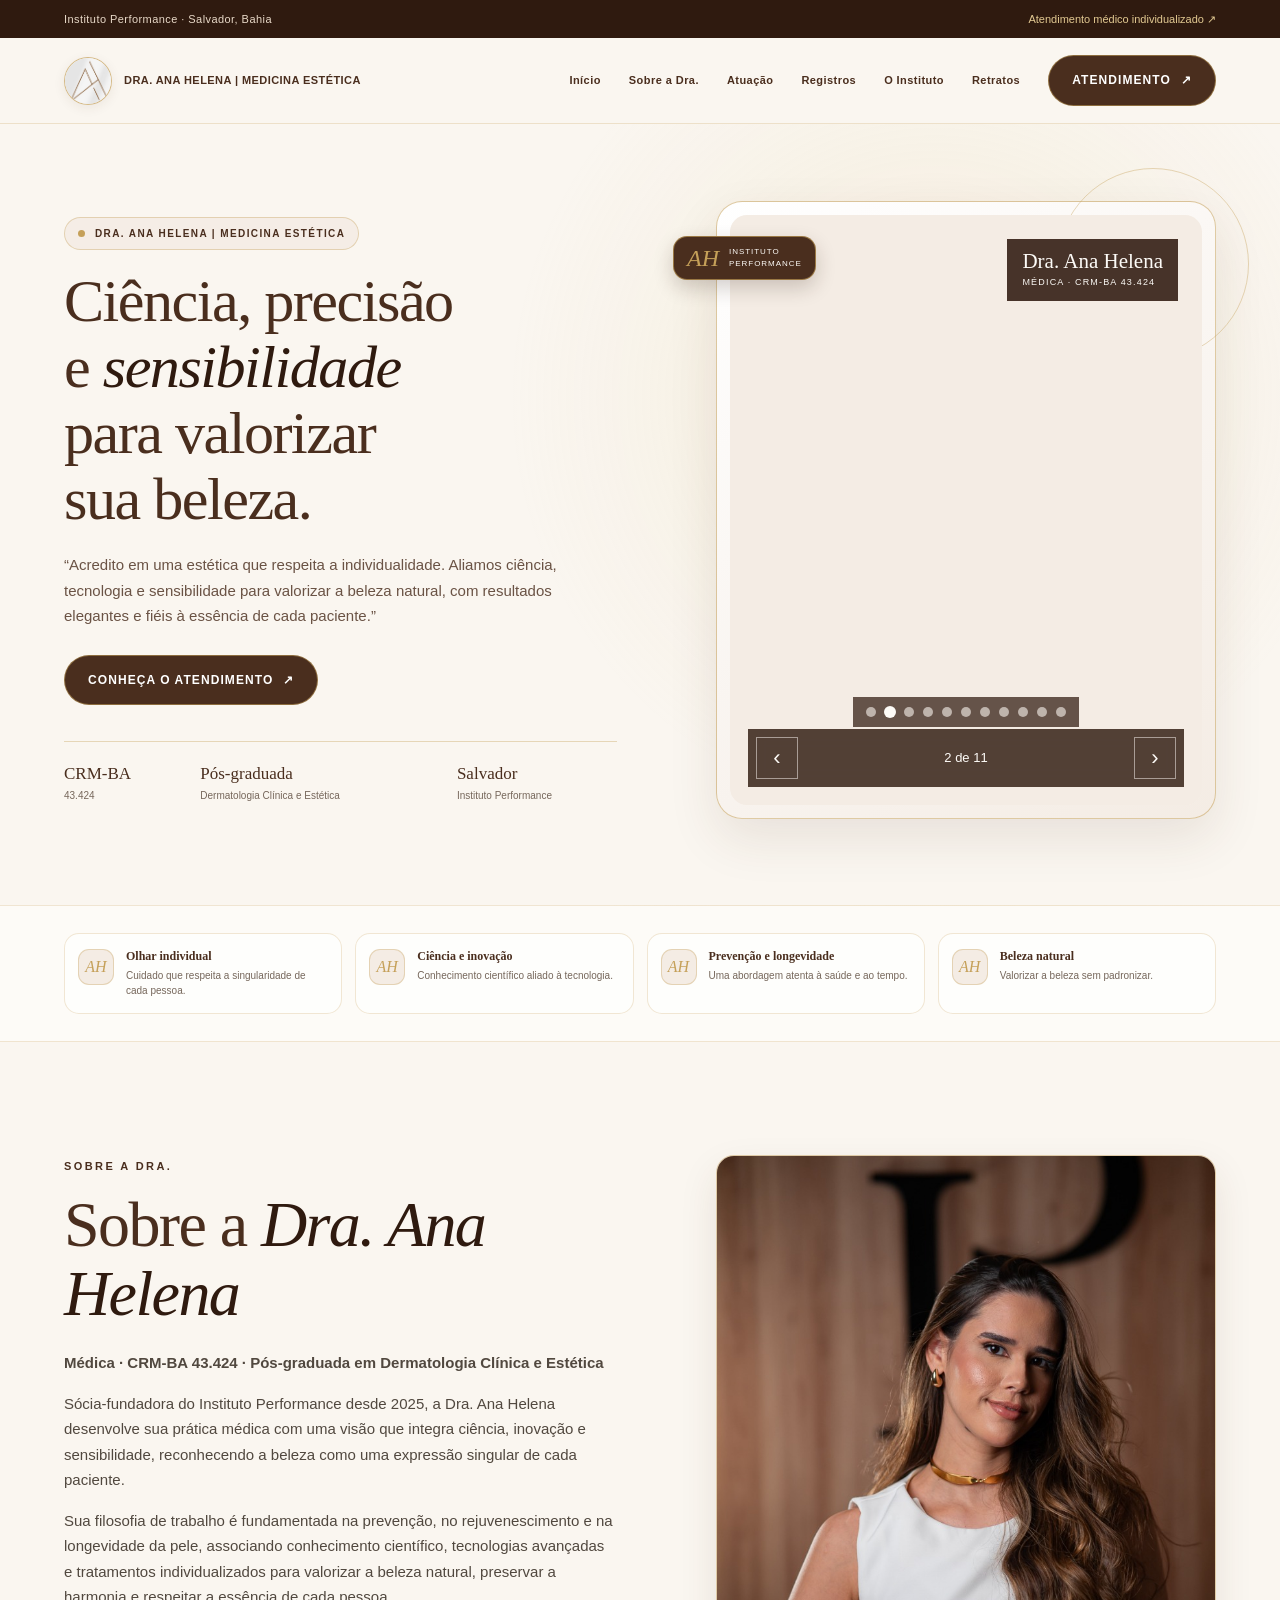
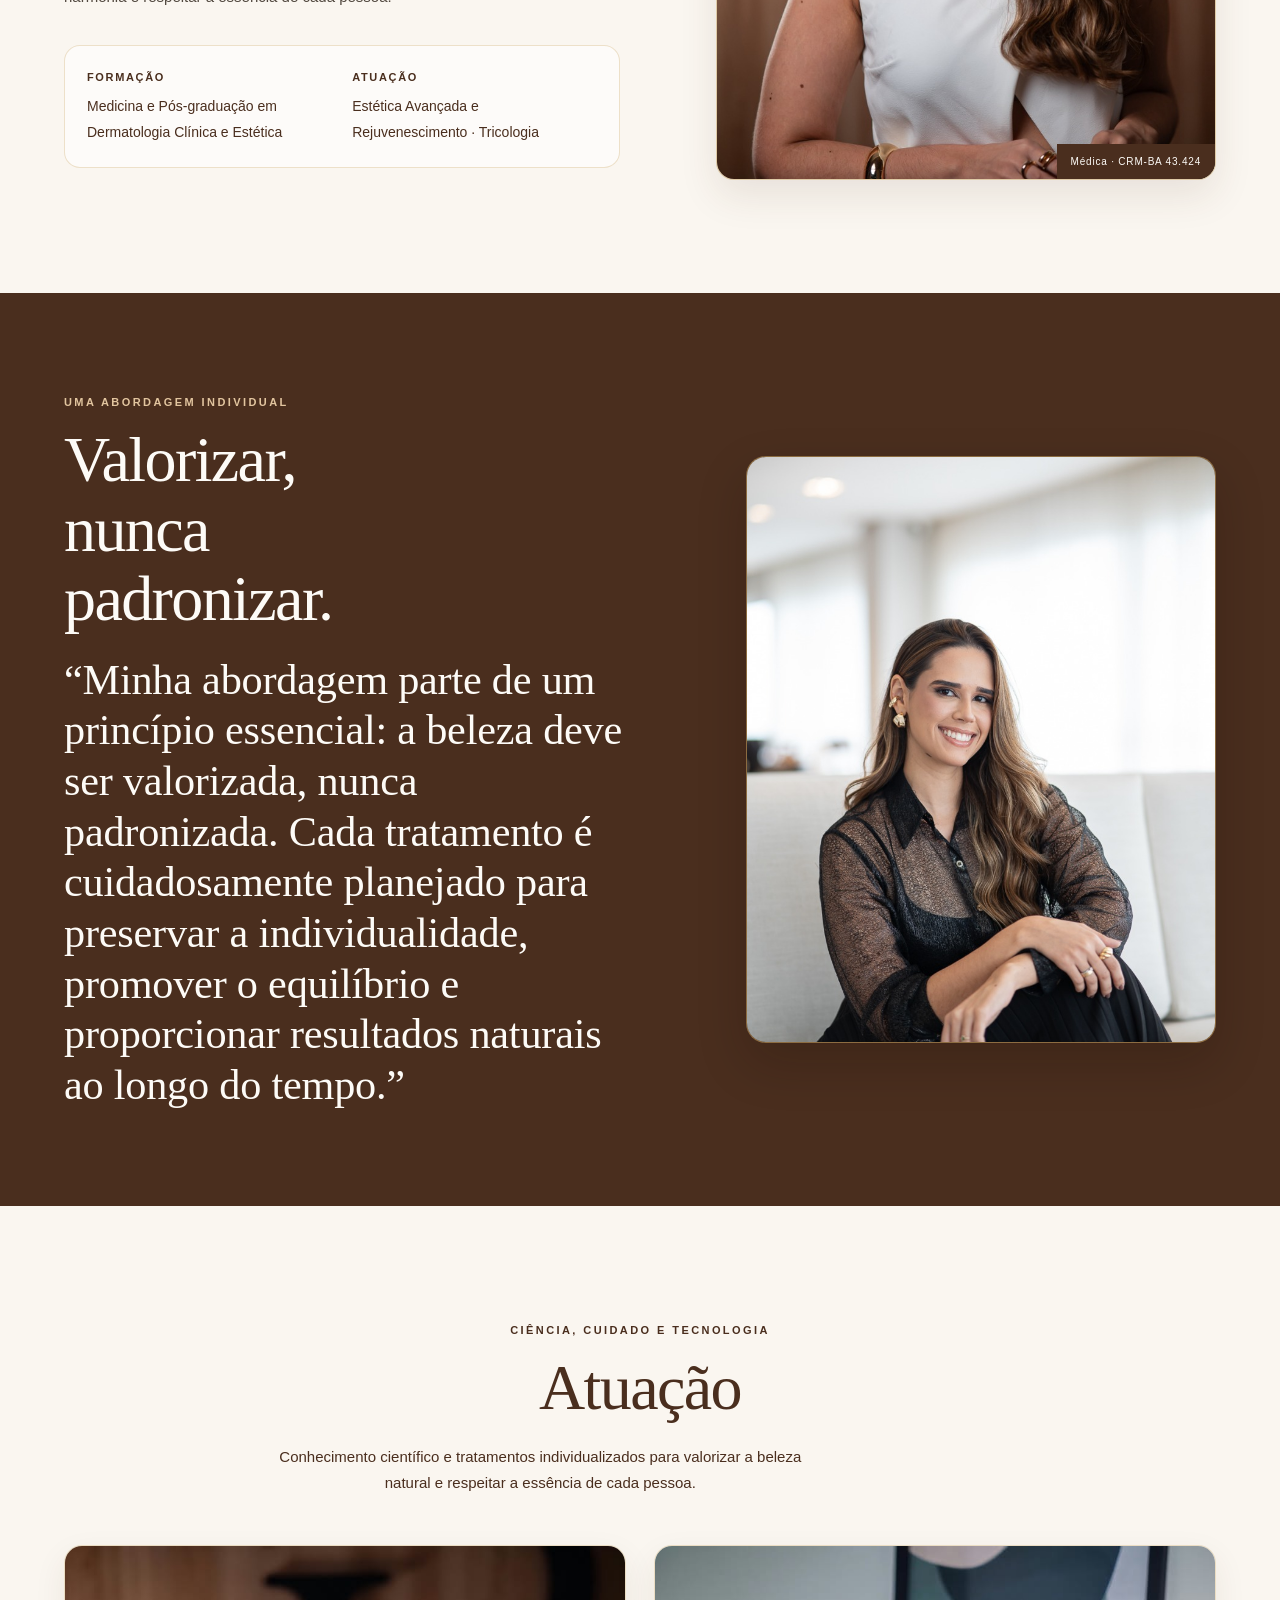
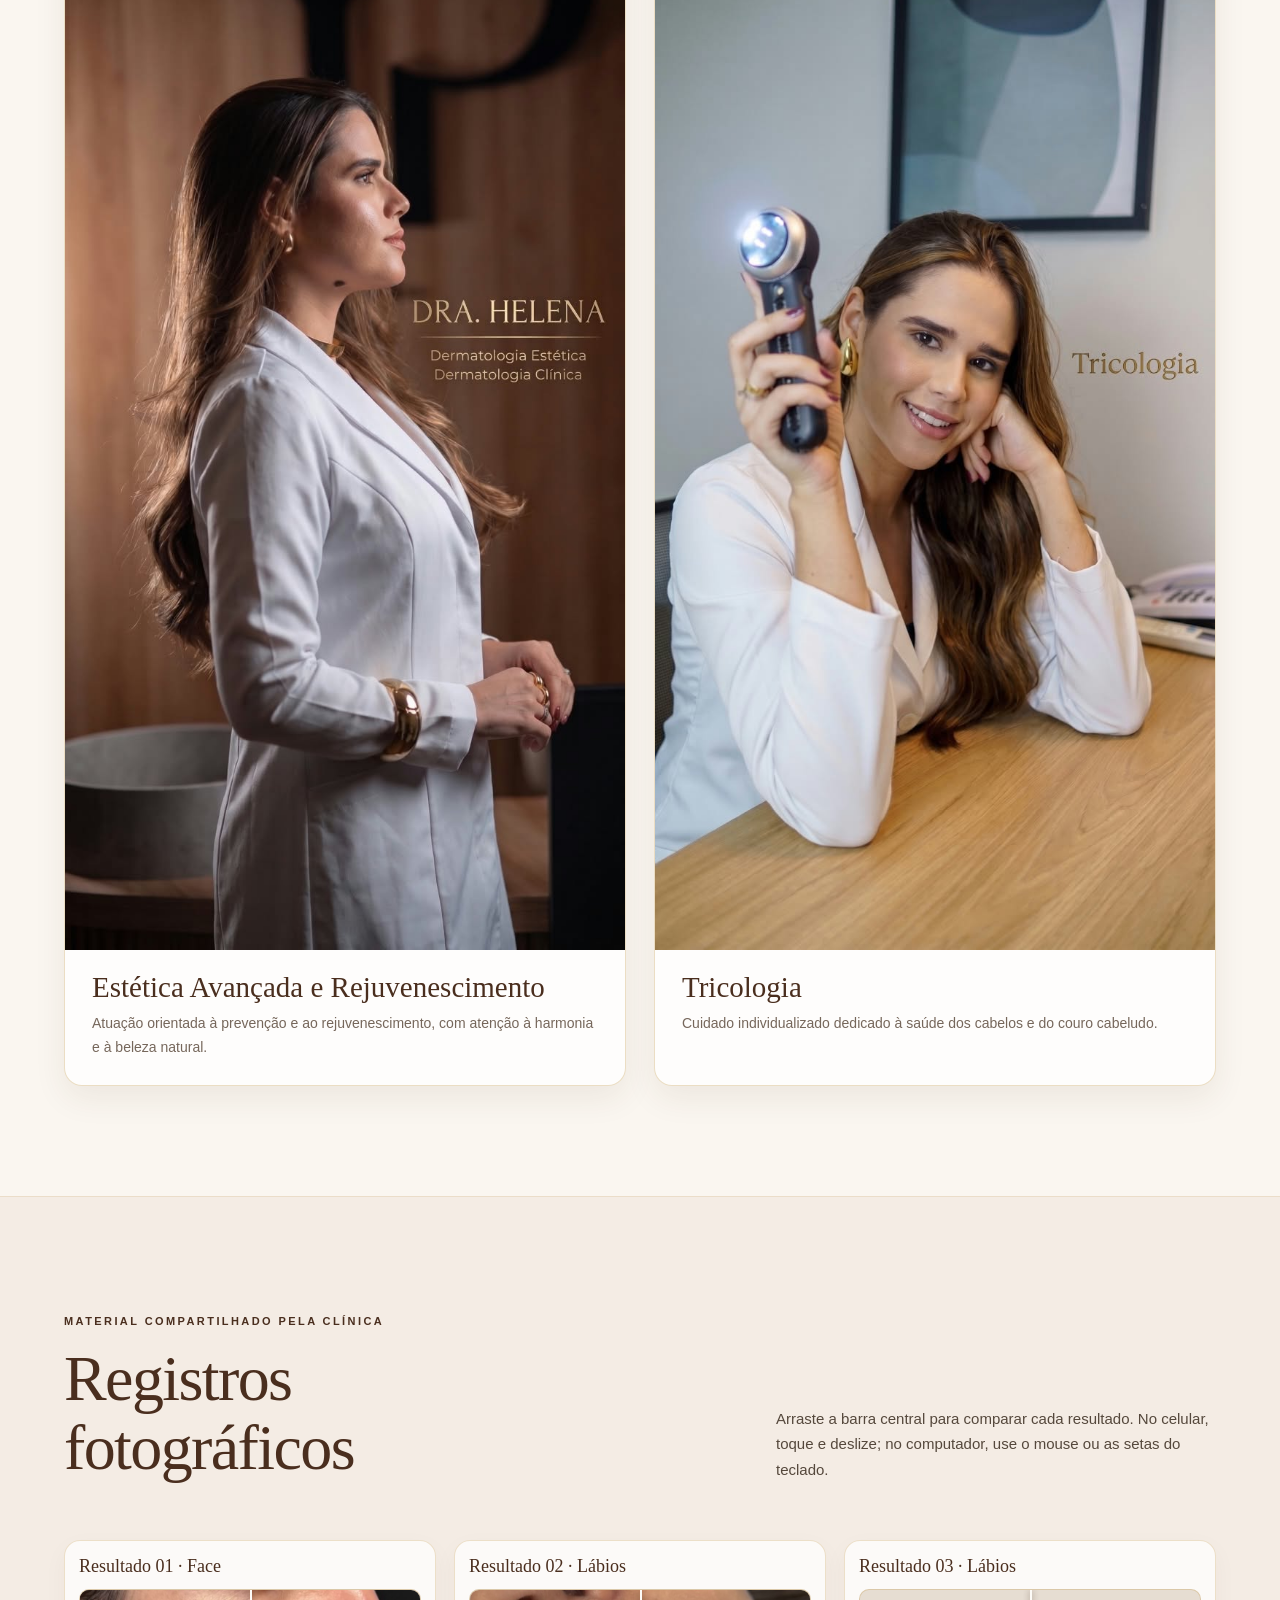
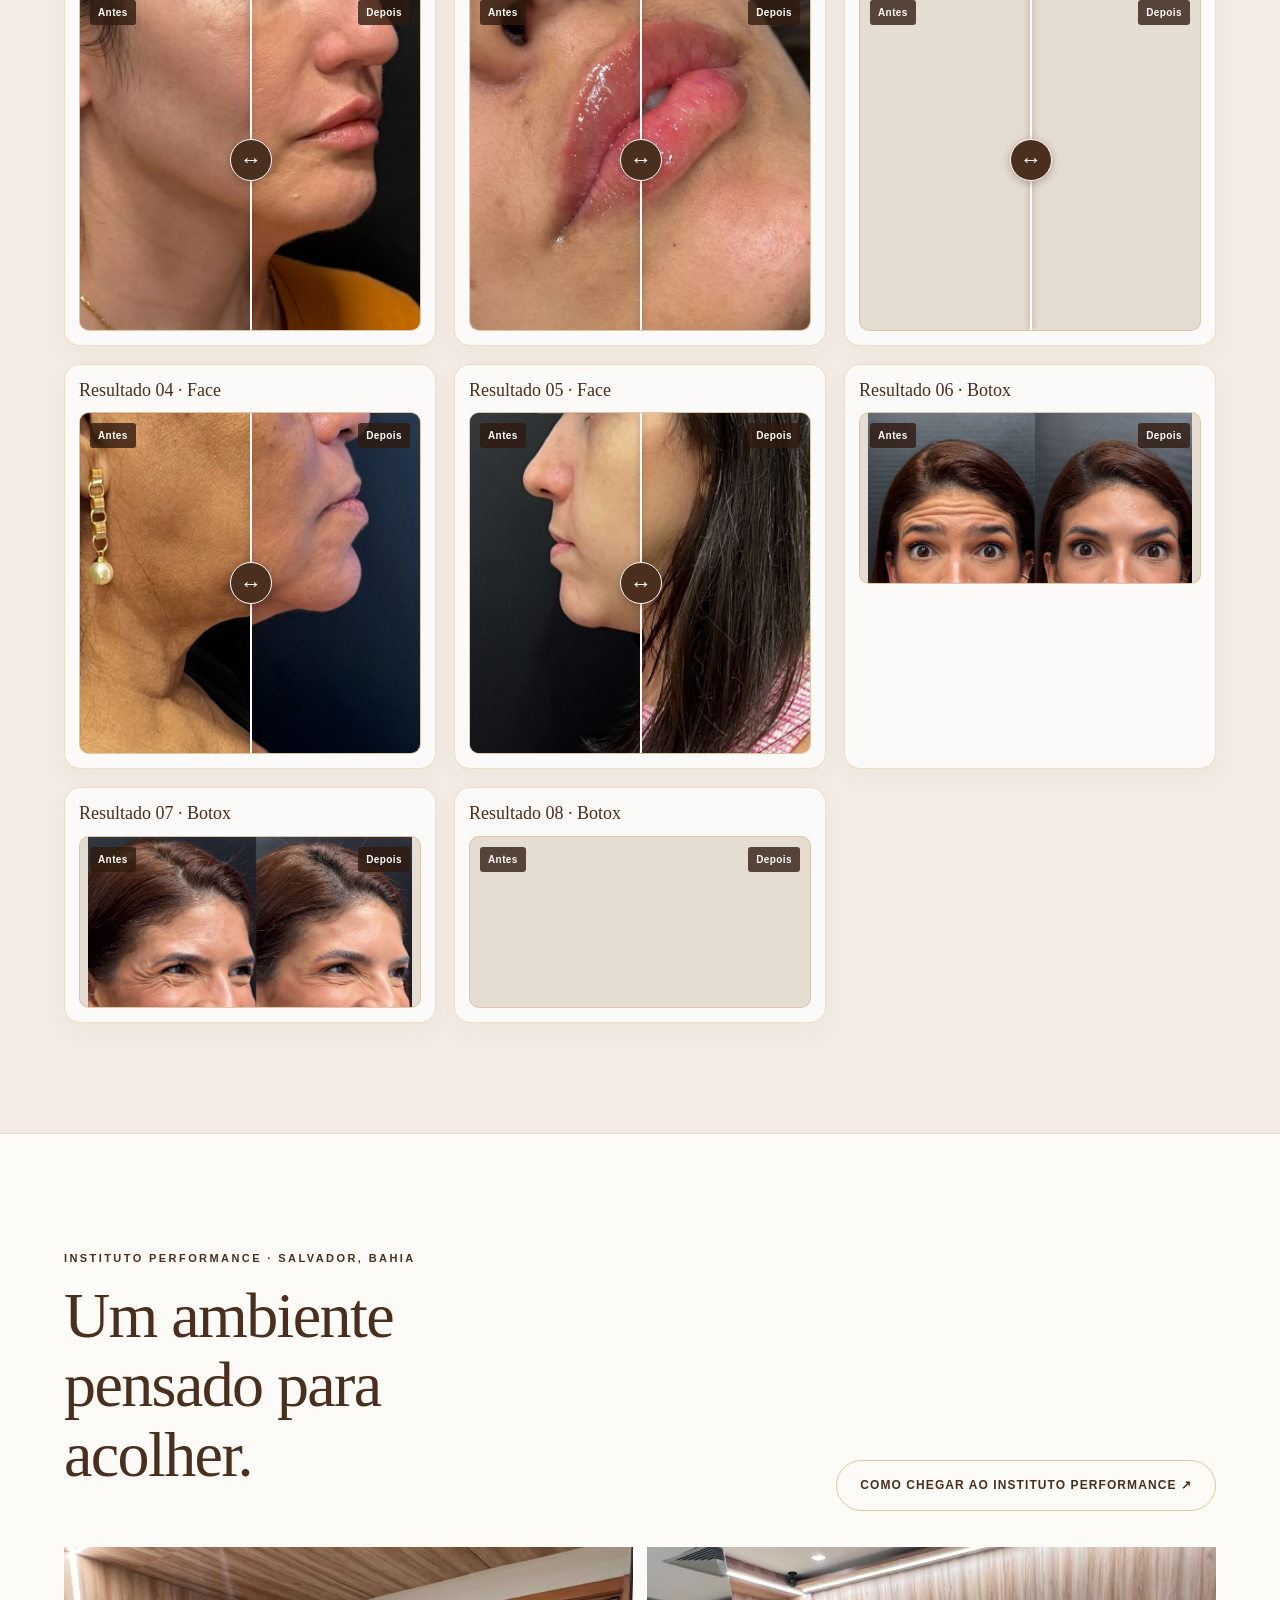
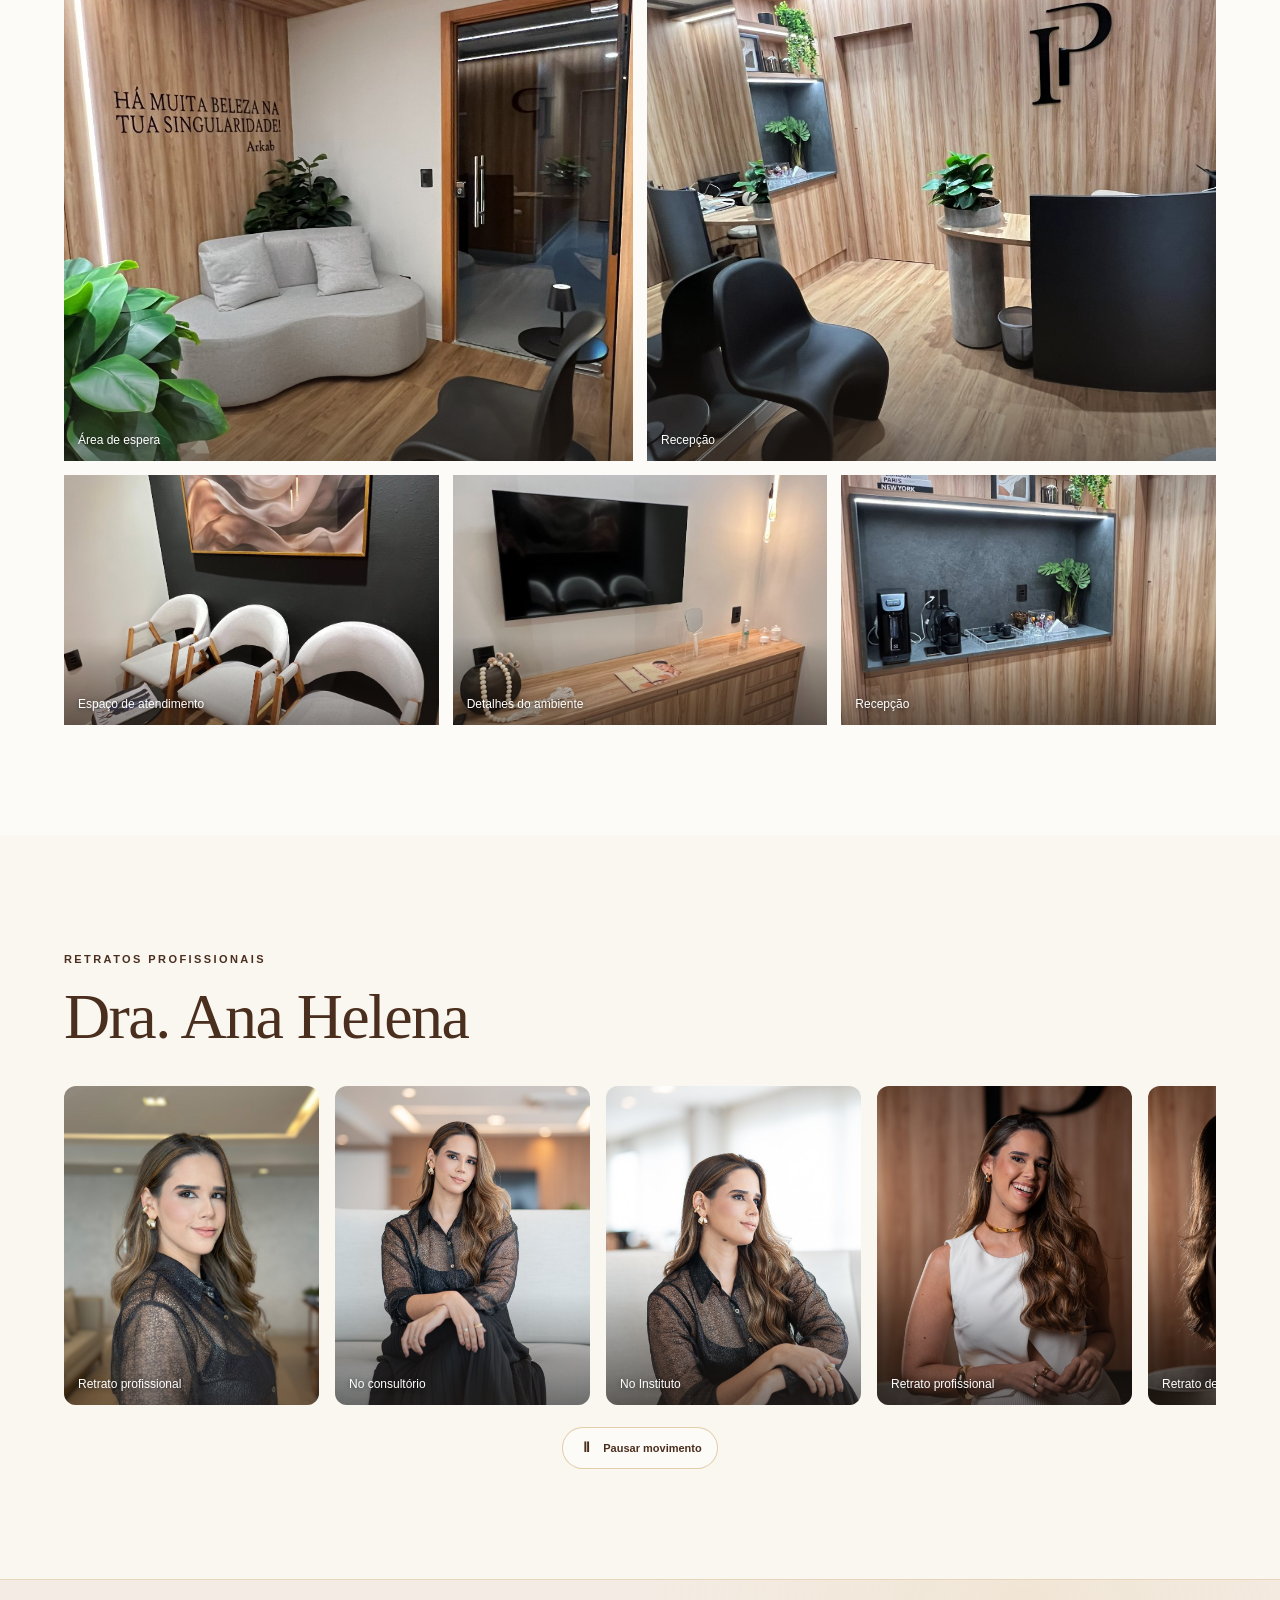
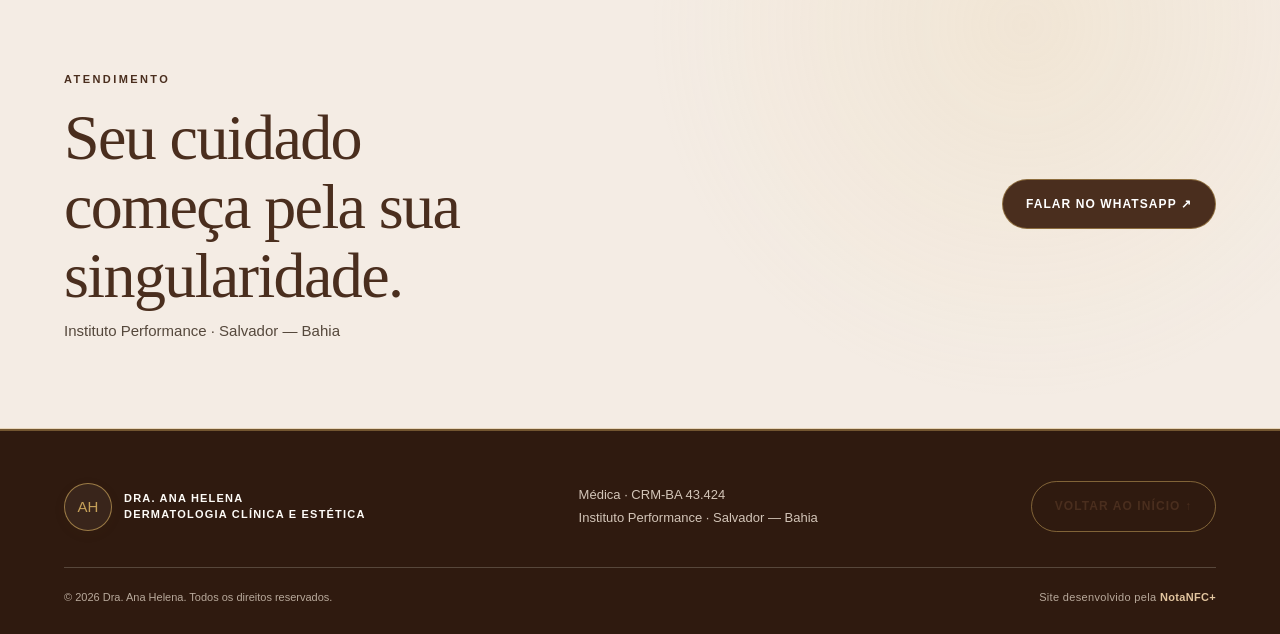
==== commit fbf8b0db: "Move CSP to server response headers" ====
--- a/public/site.html
+++ b/public/site.html
@@ -3,8 +3,7 @@
 <head>
   <meta charset="utf-8">
   <meta name="viewport" content="width=device-width, initial-scale=1">
-  <meta name="referrer" content="strict-origin-when-cross-origin">
-  <meta http-equiv="Content-Security-Policy" content="default-src 'self'; base-uri 'self'; object-src 'none'; frame-src 'none'; script-src 'self'; style-src 'self' https://fonts.googleapis.com; font-src 'self' https://fonts.gstatic.com data:; img-src 'self' data:; connect-src 'self' https://fonts.googleapis.com https://fonts.gstatic.com; form-action 'self'">
+  <meta name="referrer" content="strict-origin-when-cross-origin">   <title>Dra. Ana Helena | Dermatologia Clínica e Estética em Salvador</title>
   <meta name="description" content="Dra. Ana Helena, médica CRM-BA 43.424, pós-graduada em Dermatologia Clínica e Estética. Estética avançada, rejuvenescimento e tricologia em Salvador.">
   <meta name="theme-color" content="#faf6f0">
--- a/public/site.css
+++ b/public/site.css
@@ -89,7 +89,8 @@
 .monogram { display: grid; width: 48px; min-width: 48px; height: 48px; place-items: center; border: 1px solid rgba(197,160,89,.7); border-radius: 50%; color: var(--gold); background: linear-gradient(145deg, white, var(--sand)); box-shadow: 0 3px 12px rgba(74,46,30,.08); }
 .monogram span { font: italic 20px/1 var(--editorial); }
 .monogram img { width: 100%; height: 100%; border-radius: inherit; object-fit: cover; }
-.brand-name { font-size: 11px; font-weight: 600; letter-spacing: .11em; line-height: 1.45; text-transform: uppercase; }
+.brand-name { font-size: 11px; font-weight: 600; letter-spacing: .11em; line-height: 1.45; text-transform: uppercase; }
+.site-header .brand-name { white-space: nowrap; letter-spacing: .04em; }
 .nav { display: flex; align-items: center; gap: clamp(14px, 2.2vw, 28px); }
 .nav a:not(.btn) { font-size: 11px; font-weight: 600; letter-spacing: .04em; text-decoration: none; text-underline-offset: 7px; }
 .nav a:not(.btn):hover { color: var(--gold); text-decoration: underline; }
@@ -117,7 +118,7 @@
 }
 .hero-badge { display: inline-flex; width: fit-content; align-items: center; gap: 10px; margin-bottom: 18px; padding: 7px 13px; border: 1px solid rgba(197,160,89,.38); border-radius: 30px; color: var(--brown); background: rgba(244,236,228,.8); font-size: 10px; font-weight: 700; letter-spacing: .14em; text-transform: uppercase; }
 .hero-badge > span { width: 7px; height: 7px; border-radius: 50%; background: var(--gold); }
-.hero-copy h1 { max-width: 13ch; margin: 0 0 20px; font-size: clamp(40px, 4.3vw, 58px); line-height: 1.12; }
+.hero-copy h1 { max-width: 13ch; margin: 0 0 20px; font-size: clamp(42px, 4.7vw, 62px); line-height: 1.1; }
 .hero-copy h1 em { font-style: italic; }
 .hero-copy > p:not(.eyebrow) { max-width: 510px; margin-bottom: 24px; color: rgba(74,46,30,.82); font-size: 15px; }
 .hero-copy .btn { align-self: flex-start; margin-top: 2px; }
@@ -134,7 +135,7 @@
 .hero-slide.is-active { z-index: 1; visibility: visible; opacity: 1; }
 .hero-photo img { object-position: 50% 25%; }
 .hero-stamp { position: absolute; top: 34px; left: -44px; z-index: 4; display: flex; align-items: center; gap: 10px; padding: 9px 13px; border: 1px solid rgba(197,160,89,.65); border-radius: 14px; color: var(--gold); background: var(--brown); box-shadow: 0 8px 20px rgba(47,26,15,.2); }
-.hero-stamp > img { width: 42px; height: 42px; border-radius: 50%; object-fit: contain; background: var(--paper); }
+.hero-stamp > span { font: italic 24px/1 var(--editorial); }
 .hero-stamp small { color: var(--paper); font-size: 8px; letter-spacing: .12em; line-height: 1.45; }
 .hero-sign { position: absolute; top: 24px; right: 24px; z-index: 2; display: grid; gap: 2px; padding: 11px 15px; color: var(--paper); background: rgba(47,26,15,.88); backdrop-filter: blur(8px); }
 .hero-sign strong { font: 500 21px/1.1 var(--serif); }
@@ -151,8 +152,7 @@
 .differential-grid { display: grid; grid-template-columns: repeat(4, minmax(0, 1fr)); gap: 13px; }
 .differential-card { display: flex; min-width: 0; align-items: flex-start; gap: 12px; padding: 15px 13px; border: 1px solid rgba(197,160,89,.25); border-radius: 15px; background: rgba(255,255,255,.62); transition: border-color .2s ease, box-shadow .2s ease, transform .2s ease; }
 .differential-card:hover { transform: translateY(-2px); border-color: rgba(197,160,89,.7); box-shadow: 0 9px 24px rgba(74,46,30,.08); }
-.differential-mark { display: grid; width: 36px; min-width: 36px; height: 36px; place-items: center; overflow: hidden; border: 1px solid rgba(197,160,89,.35); border-radius: 11px; background: var(--sand); }
-.differential-mark img { width: 100%; height: 100%; object-fit: contain; }
+.differential-mark { display: grid; width: 36px; min-width: 36px; height: 36px; place-items: center; border: 1px solid rgba(197,160,89,.35); border-radius: 11px; color: var(--gold); background: var(--sand); font: italic 16px/1 var(--editorial); }
 .differential-card h2 { margin: 0 0 4px; font: 600 12px/1.3 var(--serif); }
 .differential-card p { margin: 0; color: var(--muted); font-size: 10px; line-height: 1.5; }
 
@@ -180,12 +180,19 @@
 .philosophy-photo { position: relative; width: min(100%, 470px); aspect-ratio: 4 / 5; justify-self: end; overflow: hidden; border: 1px solid rgba(197,160,89,.5); border-radius: 20px; background: rgba(255,255,255,.06); box-shadow: 0 20px 50px rgba(20,12,7,.2); }
 .philosophy-photo img { object-position: center 27%; }
 
+.practice-head { max-width: 750px; margin: 0 auto 50px; text-align: center; }
+.practice-gallery { display: grid; grid-template-columns: repeat(2, minmax(0, 1fr)); gap: clamp(14px, 3vw, 28px); }
+.practice-photo { min-width: 0; margin: 0; overflow: hidden; border: 1px solid rgba(197,160,89,.35); border-radius: 18px; background: rgba(255,255,255,.76); box-shadow: 0 12px 32px rgba(74,46,30,.08); }
+.practice-photo img { width: 100%; height: auto; object-fit: contain; }
+.practice-caption { padding: 21px clamp(18px, 2.5vw, 27px) 25px; }
+.practice-caption h3 { margin: 0 0 8px; color: var(--brown); font: 500 clamp(23px, 2.3vw, 29px)/1.15 var(--serif); }
+.practice-caption p { margin: 0; color: var(--muted); font-size: 14px; line-height: 1.7; }
 .records-section { padding: clamp(72px, 9vw, 110px) 0; border-block: 1px solid rgba(197,160,89,.2); background: var(--sand); }
 .records-heading > p { max-width: 510px; }
 .records-grid { display: grid; grid-template-columns: repeat(3, minmax(0, 1fr)); gap: 18px; }
 .result-card { min-width: 0; padding: 14px; border: 1px solid rgba(197,160,89,.3); border-radius: 16px; background: rgba(255,255,255,.72); box-shadow: 0 8px 24px rgba(74,46,30,.04); }
 .result-title { margin: 0 0 11px; color: var(--brown); font: 500 18px/1.25 var(--serif); }
-.before-after-slider { --split: 50%; }
+.before-after-slider { --split: 50%; }
 .before-after-viewport { position: relative; aspect-ratio: 1 / 1; overflow: hidden; border: 1px solid rgba(197,160,89,.35); border-radius: 10px; background: #e6ddd2; isolation: isolate; }
 .before-after-layer { position: absolute; inset: 0; display: grid; place-items: center; }
 .before-after-layer img { width: 100%; height: 100%; object-fit: contain; }
@@ -217,22 +224,6 @@
 .section-heading h2 { max-width: 13ch; }
 .section-heading > p { max-width: 440px; margin-bottom: 22px; color: #55483c; }
 .space-grid { display: grid; grid-template-columns: repeat(6, minmax(0, 1fr)); grid-auto-rows: clamp(145px, 20vw, 250px); gap: 14px; }
-.space-carousel { position: relative; width: 100%; aspect-ratio: 16 / 9; overflow: hidden; border: 1px solid rgba(197,160,89,.35); border-radius: 18px; background: var(--sand); box-shadow: 0 18px 45px rgba(47,26,15,.10); }
-.space-carousel .hero-slides, .space-carousel .hero-slide { position: absolute; inset: 0; margin: 0; }
-.space-carousel .hero-slide { visibility: hidden; opacity: 0; transition: opacity .65s ease, visibility .65s; }
-.space-carousel .hero-slide.is-active { z-index: 1; visibility: visible; opacity: 1; }
-.space-carousel .gallery-item { width: 100%; height: 100%; min-height: 0; aspect-ratio: auto; border-radius: 0; }
-.space-carousel .gallery-item img { width: 100%; height: 100%; object-fit: cover; object-position: center; }
-.space-carousel .gallery-caption { right: auto; bottom: 112px; left: 18px; z-index: 4; display: inline-block; max-width: calc(100% - 36px); padding: 10px 14px; border-radius: 6px; color: #fff; background: rgba(47,26,15,.82); font-size: 14px; line-height: 1.3; text-shadow: none; }
-.space-carousel .carousel-controls { right: 18px; bottom: 18px; left: 18px; }
-.space-carousel .carousel-dots { bottom: 76px; }
-@media (max-width: 560px) {
-  .space-carousel { aspect-ratio: 4 / 5; border-radius: 14px; }
-  .space-carousel .carousel-controls { right: 10px; bottom: 10px; left: 10px; }
-  .space-carousel .carousel-dots { bottom: 68px; }
-  .space-carousel .gallery-caption { bottom: 106px; left: 10px; max-width: calc(100% - 20px); padding: 9px 12px; font-size: 13px; }
-}
-
 
 .portrait-gallery { padding: clamp(72px, 9vw, 110px) 0; background: var(--cream); }
 .gallery-heading { margin-bottom: 35px; }
@@ -400,7 +391,7 @@
   .topbar-inner { justify-content: center; min-height: 34px; font-size: 9px; }
   .topbar-inner > a { display: none; }
   .hero { padding: 42px 0 50px; }
-  .hero-copy h1 { font-size: clamp(36px, 9.8vw, 46px); line-height: 1.12; }
+  .hero-copy h1 { font-size: clamp(39px, 11vw, 52px); }
   .hero-copy > p:not(.eyebrow) { font-size: 14px; }
   .hero-credentials { grid-template-columns: .7fr 1.4fr; gap: 14px 10px; margin-top: 27px; }
   .hero-credentials div:last-child { grid-column: 1 / -1; }
@@ -413,7 +404,7 @@
   .differential-grid { grid-template-columns: 1fr; gap: 8px; }
   .differential-card { padding: 12px; }
   .portrait-caption { font-size: 9px; }
-  .credentials { grid-template-columns: minmax(0, 1fr); }
+  .credentials, .practice-gallery { grid-template-columns: minmax(0, 1fr); }
   .portrait-marquee .gallery-item { width: min(68vw, 220px); }
   .gallery-item { aspect-ratio: 3 / 4; }
   .records-grid { grid-template-columns: 1fr; gap: 14px; }
@@ -424,7 +415,8 @@
   .space-grid .gallery-item:nth-child(n + 3) { grid-column: span 1; grid-row: auto; aspect-ratio: 3 / 4; }
   .space-grid .gallery-item:first-child { grid-column: span 2; aspect-ratio: 4 / 3; }
   .attend-row .btn { width: 100%; }
-  .brand-name { font-size: 10px; }
+  .brand-name { font-size: 10px; }
+  .site-header .brand-name { font-size: clamp(8px, 2.5vw, 10px); letter-spacing: .015em; }
   .monogram { width: 42px; min-width: 42px; height: 42px; }
   .lightbox { width: 100%; max-height: 100dvh; padding: 12px 8px; border-right: 0; border-left: 0; }
   .lightbox-frame { grid-template-columns: 40px minmax(0, 1fr) 40px; gap: 6px; }
@@ -441,122 +433,15 @@
   .btn:hover, .gallery-item:hover img, .gallery-item:focus-visible img, .lightbox-indicator[aria-current="true"], .carousel-dot[aria-current="true"] { transform: none; }
 }
 
-/* Comparadores 08 e 09: cada arquivo preserva o par original lado a lado.
-   As duas camadas mostram metades opostas do mesmo arquivo, sem recortar a foto-fonte. */
 
-
-
-/* Comparadores compostos: cada original contém o antes à esquerda e o depois à direita. */
-.paired-slider .before-after-viewport {
-  aspect-ratio: 1 / 1;
-}
-.paired-slider .before-after-layer img {
-  position: absolute;
-  top: 0;
-  width: 200%;
-  max-width: none;
-  height: 100%;
-  object-fit: fill;
-}
-.paired-slider .before-after-layer-before img {
-  left: 0;
-}
-.paired-slider .before-after-layer-after img {
-  right: 0;
-}
-
-
-/* Resultado 07 — mantém o comparador no formato correto da imagem original. */
-.tricologia-slider .before-after-viewport {
-  aspect-ratio: 1 / 1;
-}
+/* Comparações de resultados recebidas em imagem única (antes e depois lado a lado). */
+.result-composite { position: relative; margin: 0; overflow: hidden; border: 1px solid rgba(197,160,89,.35); border-radius: 10px; background: #e6ddd2; }
+.result-composite img { display: block; width: 100%; height: auto; aspect-ratio: 2 / 1; object-fit: contain; }
+.result-composite figcaption { position: absolute; inset: 10px 10px auto; display: flex; justify-content: space-between; pointer-events: none; }
+.result-composite figcaption span { padding: 4px 8px; border-radius: 3px; color: var(--paper); background: rgba(47,26,15,.78); font-size: 10px; font-weight: 600; letter-spacing: .04em; }
 
 /* Link do Google Maps posicionado junto à apresentação do Instituto. */
 .institute-map-link { display: inline-flex; margin-top: 18px; }
 @media (max-width: 640px) {
   .institute-map-link { width: 100%; justify-content: center; text-align: center; }
 }
-
-
-/* Comparações Botox recebidas em imagem única (antes e depois lado a lado). */
-.result-composite { position: relative; margin: 0; overflow: hidden; border: 1px solid rgba(197,160,89,.35); border-radius: 10px; background: #e6ddd2; }
-.result-composite img { display: block; width: 100%; height: auto; aspect-ratio: 2 / 1; object-fit: contain; }
-.result-composite figcaption { position: absolute; inset: 10px 10px auto; display: flex; justify-content: space-between; pointer-events: none; }
-.result-composite figcaption span { padding: 4px 8px; border-radius: 3px; color: var(--paper); background: rgba(47,26,15,.78); font-size: 10px; font-weight: 600; letter-spacing: .04em; }
-.footer-map-link { display: inline-flex; }
-@media (max-width: 640px) { .footer-map-link { width: 100%; justify-content: center; text-align: center; } }
-
-
-/* Botox: divisor interativo sobre a foto original, sem recorte ou redimensionamento interno. */
-.botox-before-after .before-after-viewport {
-  aspect-ratio: 2 / 1;
-  height: auto;
-}
-.botox-before-after .before-after-composite {
-  display: block;
-  position: relative;
-  z-index: 0;
-  width: 100%;
-  height: 100%;
-  object-fit: contain;
-  object-position: center;
-}
-.botox-before-after .before-after-range {
-  z-index: 4;
-}
-.botox-before-after .before-after-divider {
-  z-index: 3;
-}
-
-
-/* Botox: slider de revelação sobre a composição original 2:1, sem alterar pixels ou proporção. */
-.botox-before-after .before-after-viewport {
-  aspect-ratio: 2 / 1;
-}
-.botox-before-after .before-after-layer {
-  inset: 0;
-}
-.botox-before-after .before-after-layer img {
-  display: block;
-  width: 100%;
-  height: 100%;
-  object-fit: contain;
-  object-position: center;
-}
-.botox-before-after .before-after-layer-before {
-  clip-path: inset(0 calc(100% - var(--split)) 0 0);
-}
-.botox-before-after .before-after-layer-after {
-  z-index: 0;
-  clip-path: inset(0 0 0 var(--split));
-}
-.botox-before-after .before-after-layer-before {
-  z-index: 1;
-}
-.botox-before-after .before-after-divider {
-  z-index: 3;
-}
-.botox-before-after .before-after-range {
-  z-index: 4;
-}
-
-
-/* Botox agora usa exatamente o mesmo enquadramento e mecânica dos demais cards paired-slider. */
-.botox-before-after .before-after-viewport {
-  aspect-ratio: 1 / 1;
-}
-.botox-before-after .before-after-layer img {
-  position: absolute;
-  top: 0;
-  width: 200%;
-  max-width: none;
-  height: 100%;
-  object-fit: fill;
-}
-.botox-before-after .before-after-layer-before img {
-  left: 0;
-}
-.botox-before-after .before-after-layer-after img {
-  left: auto;
-  right: 0;
-}
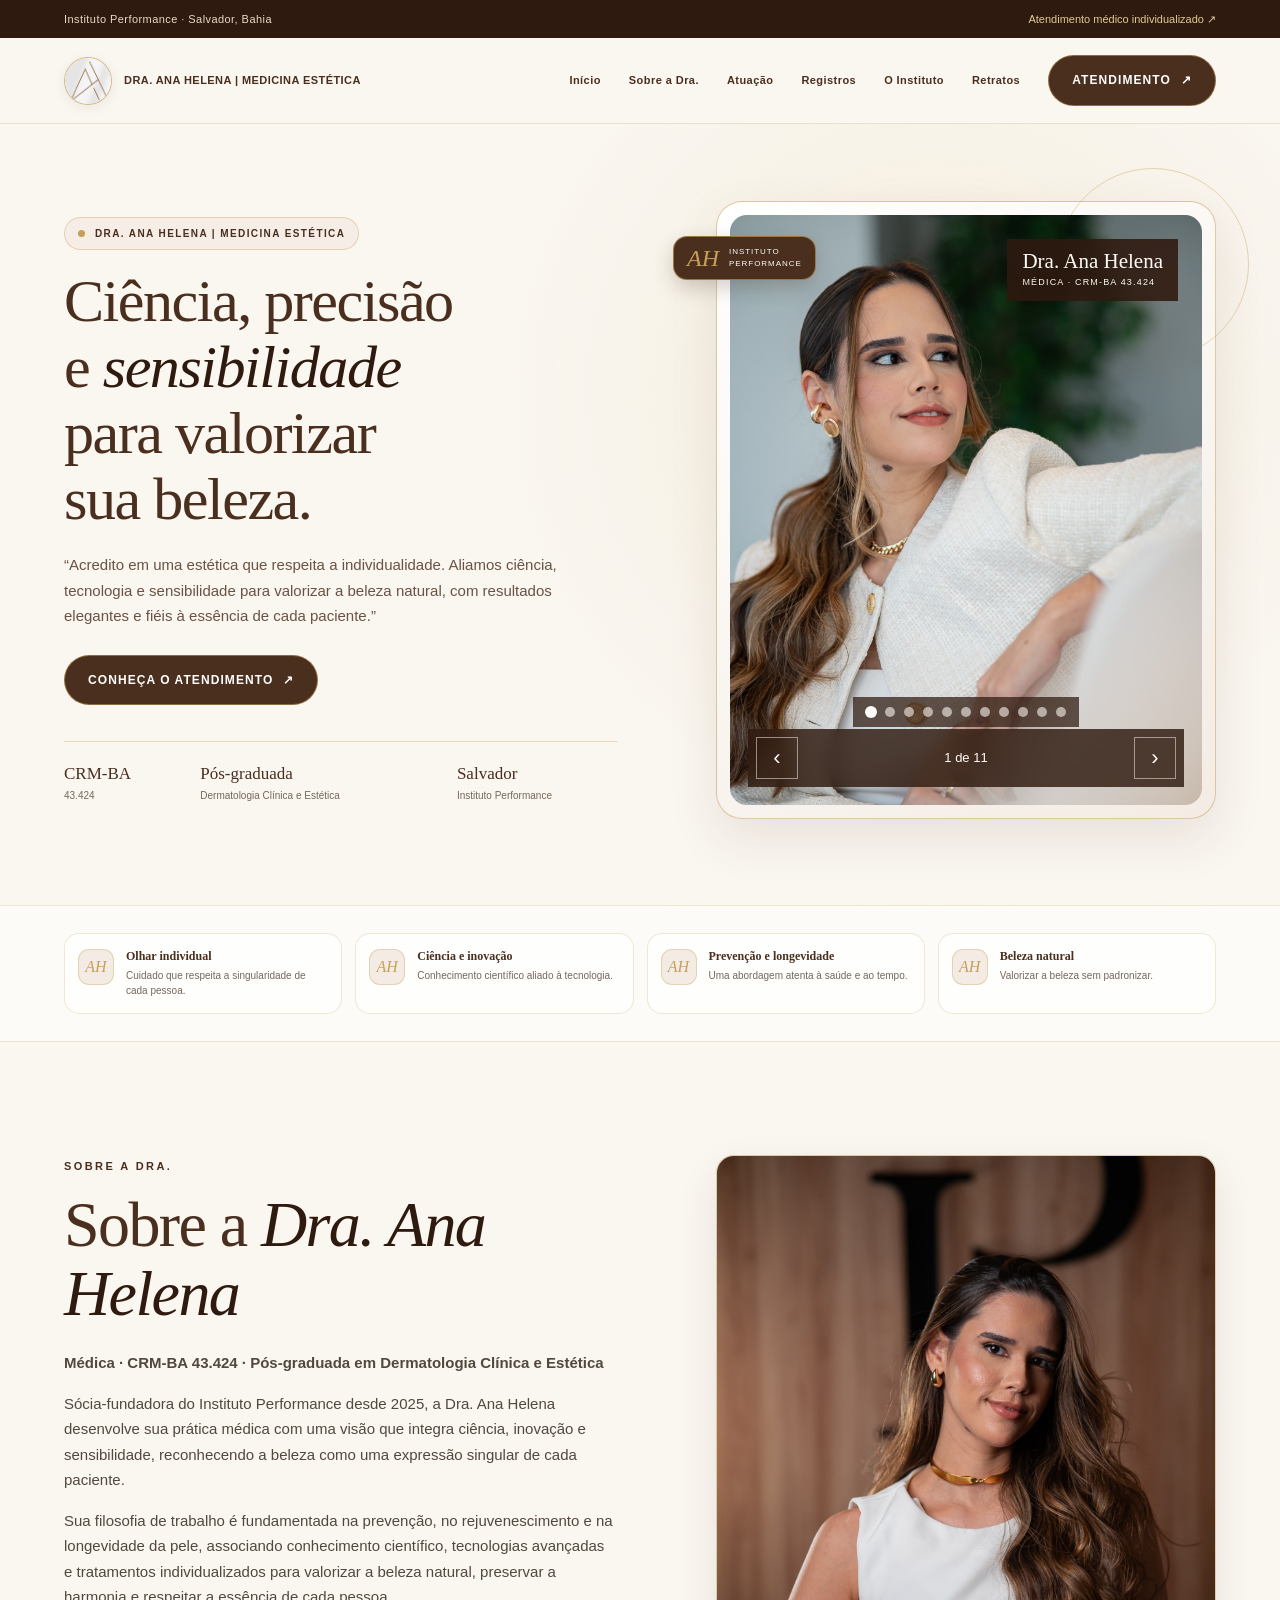
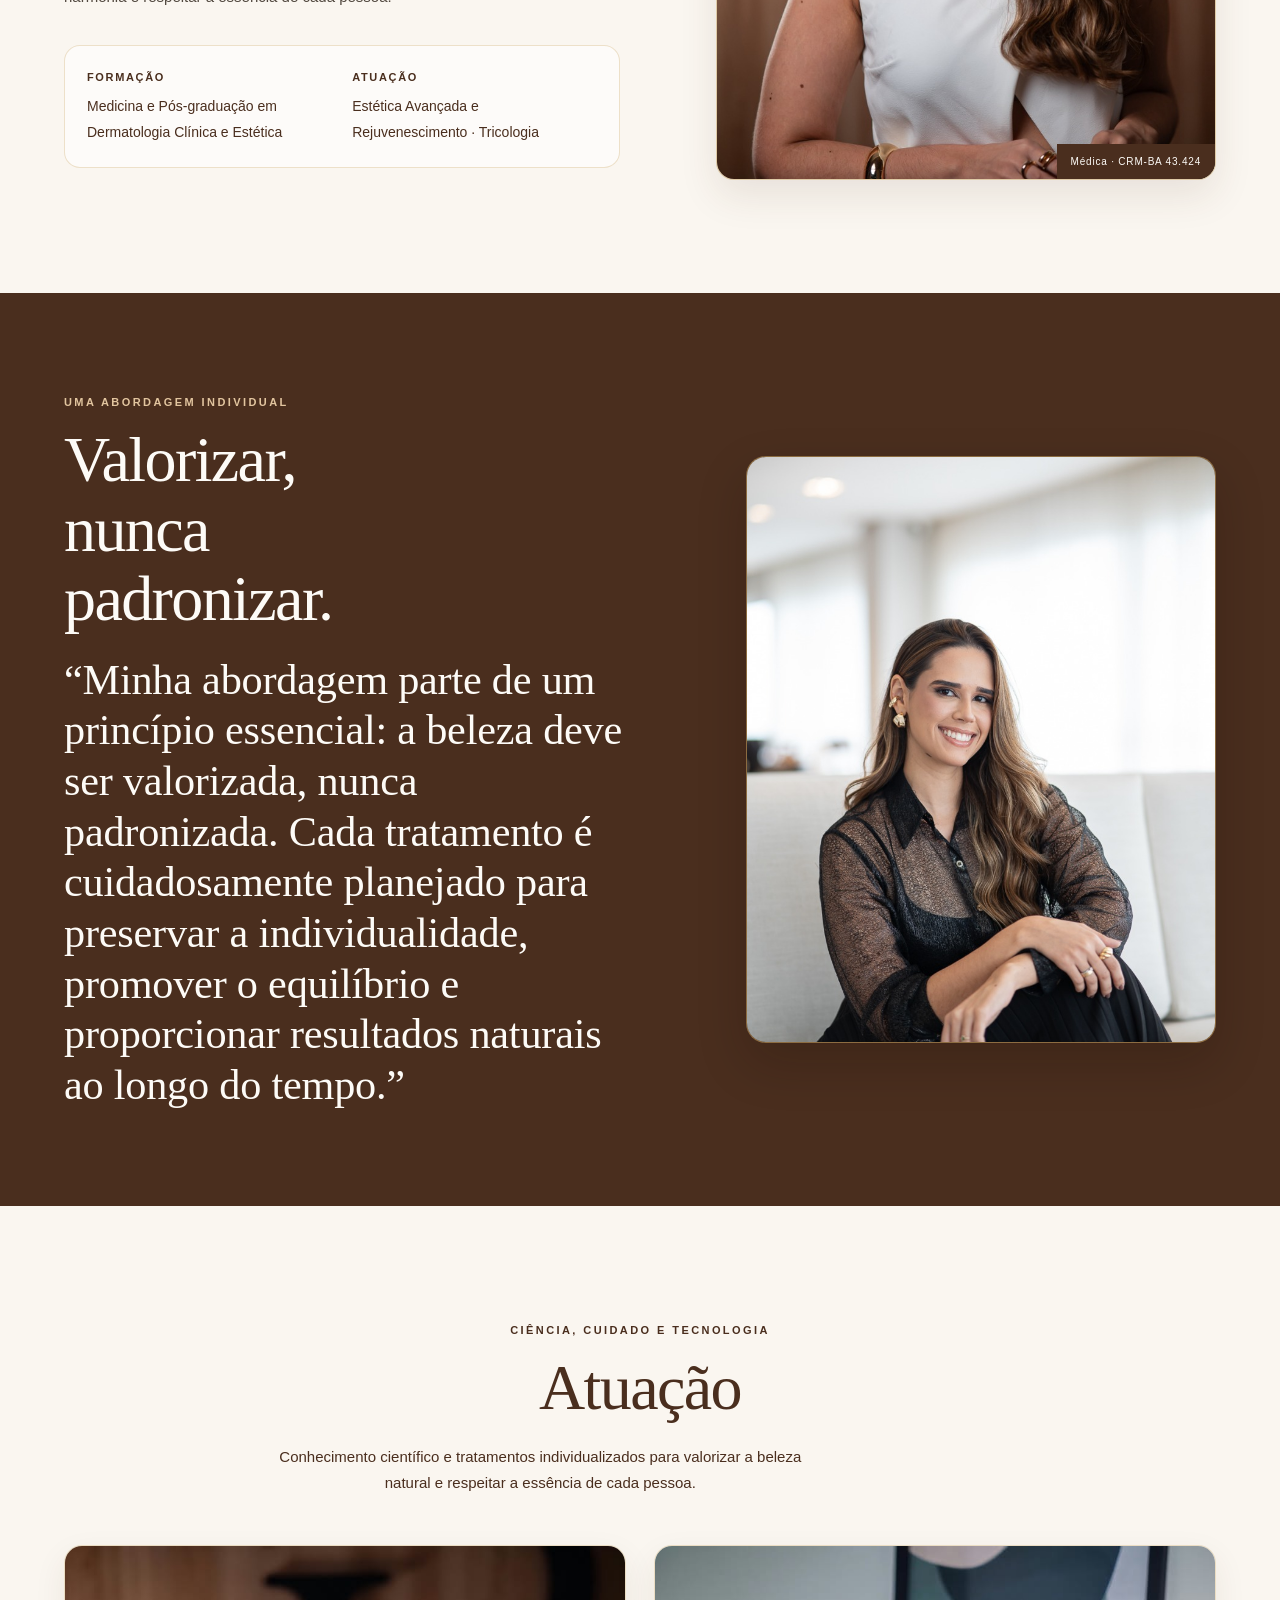
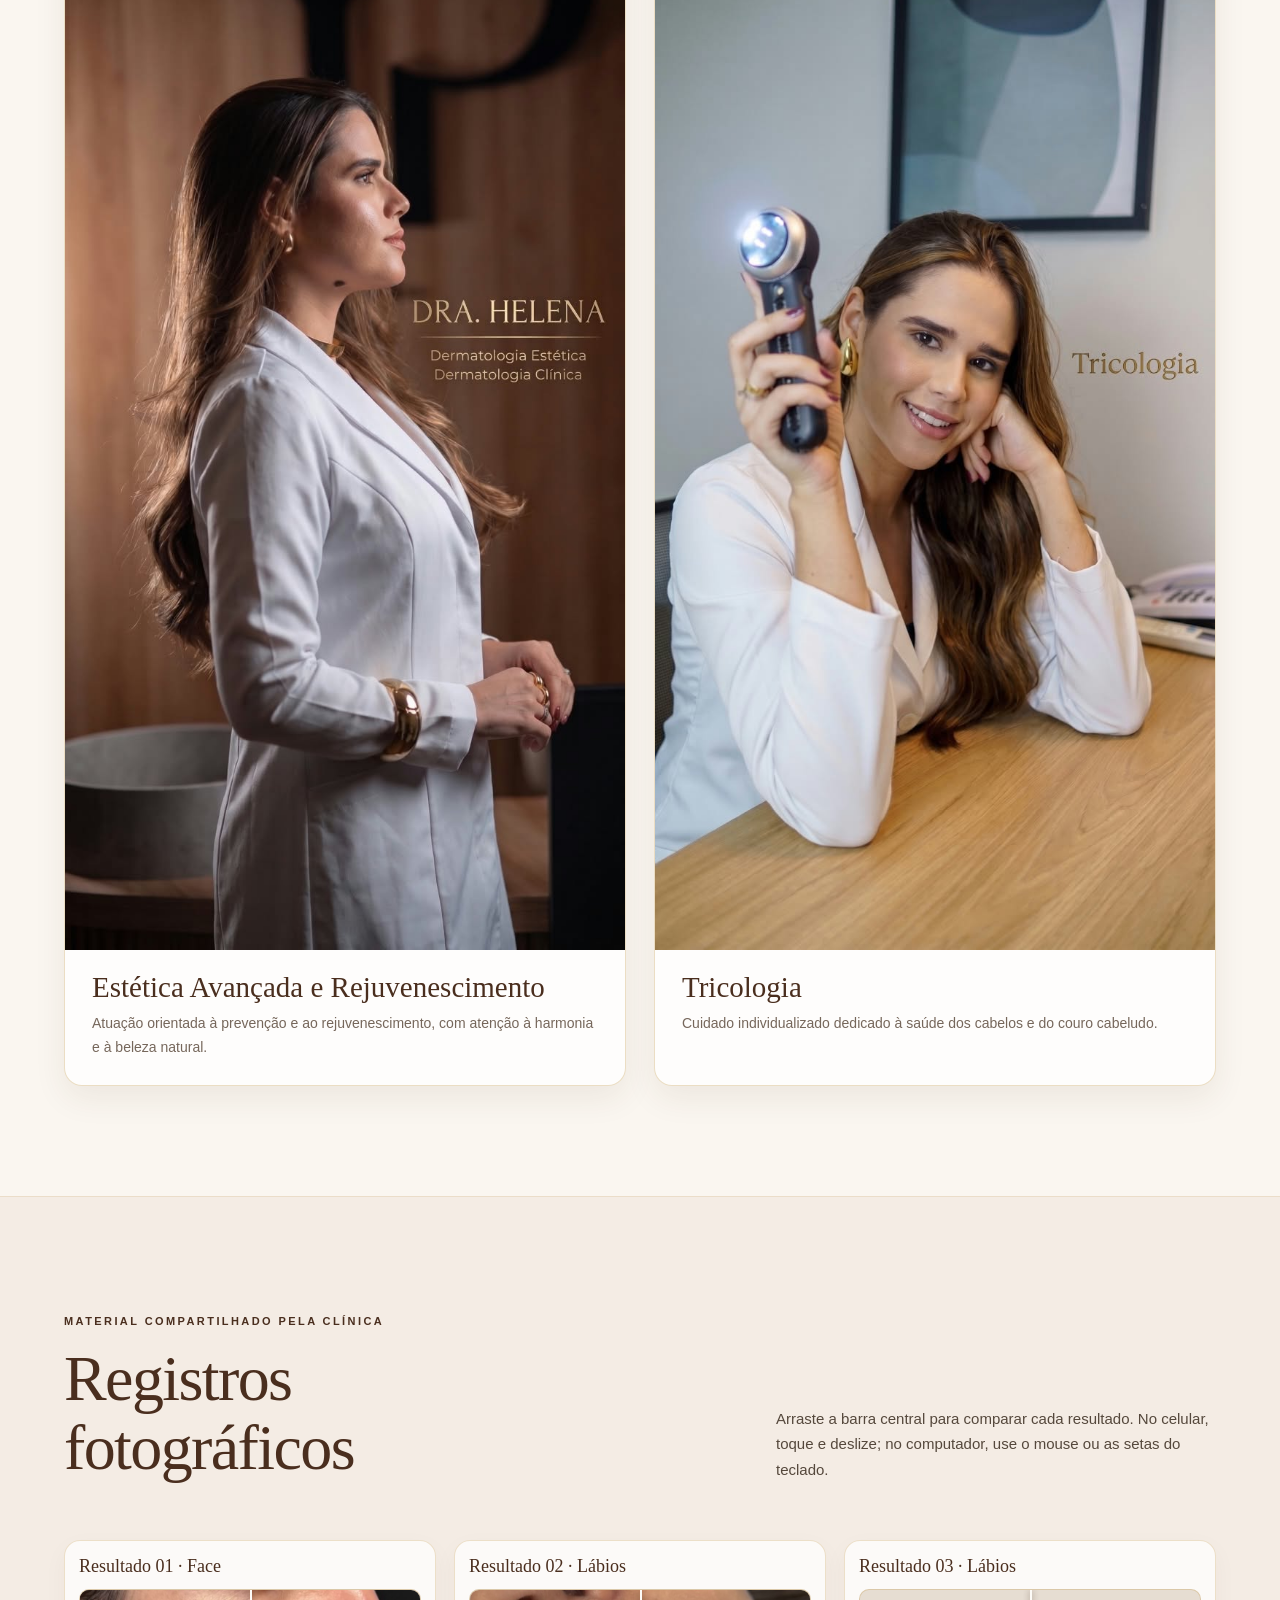
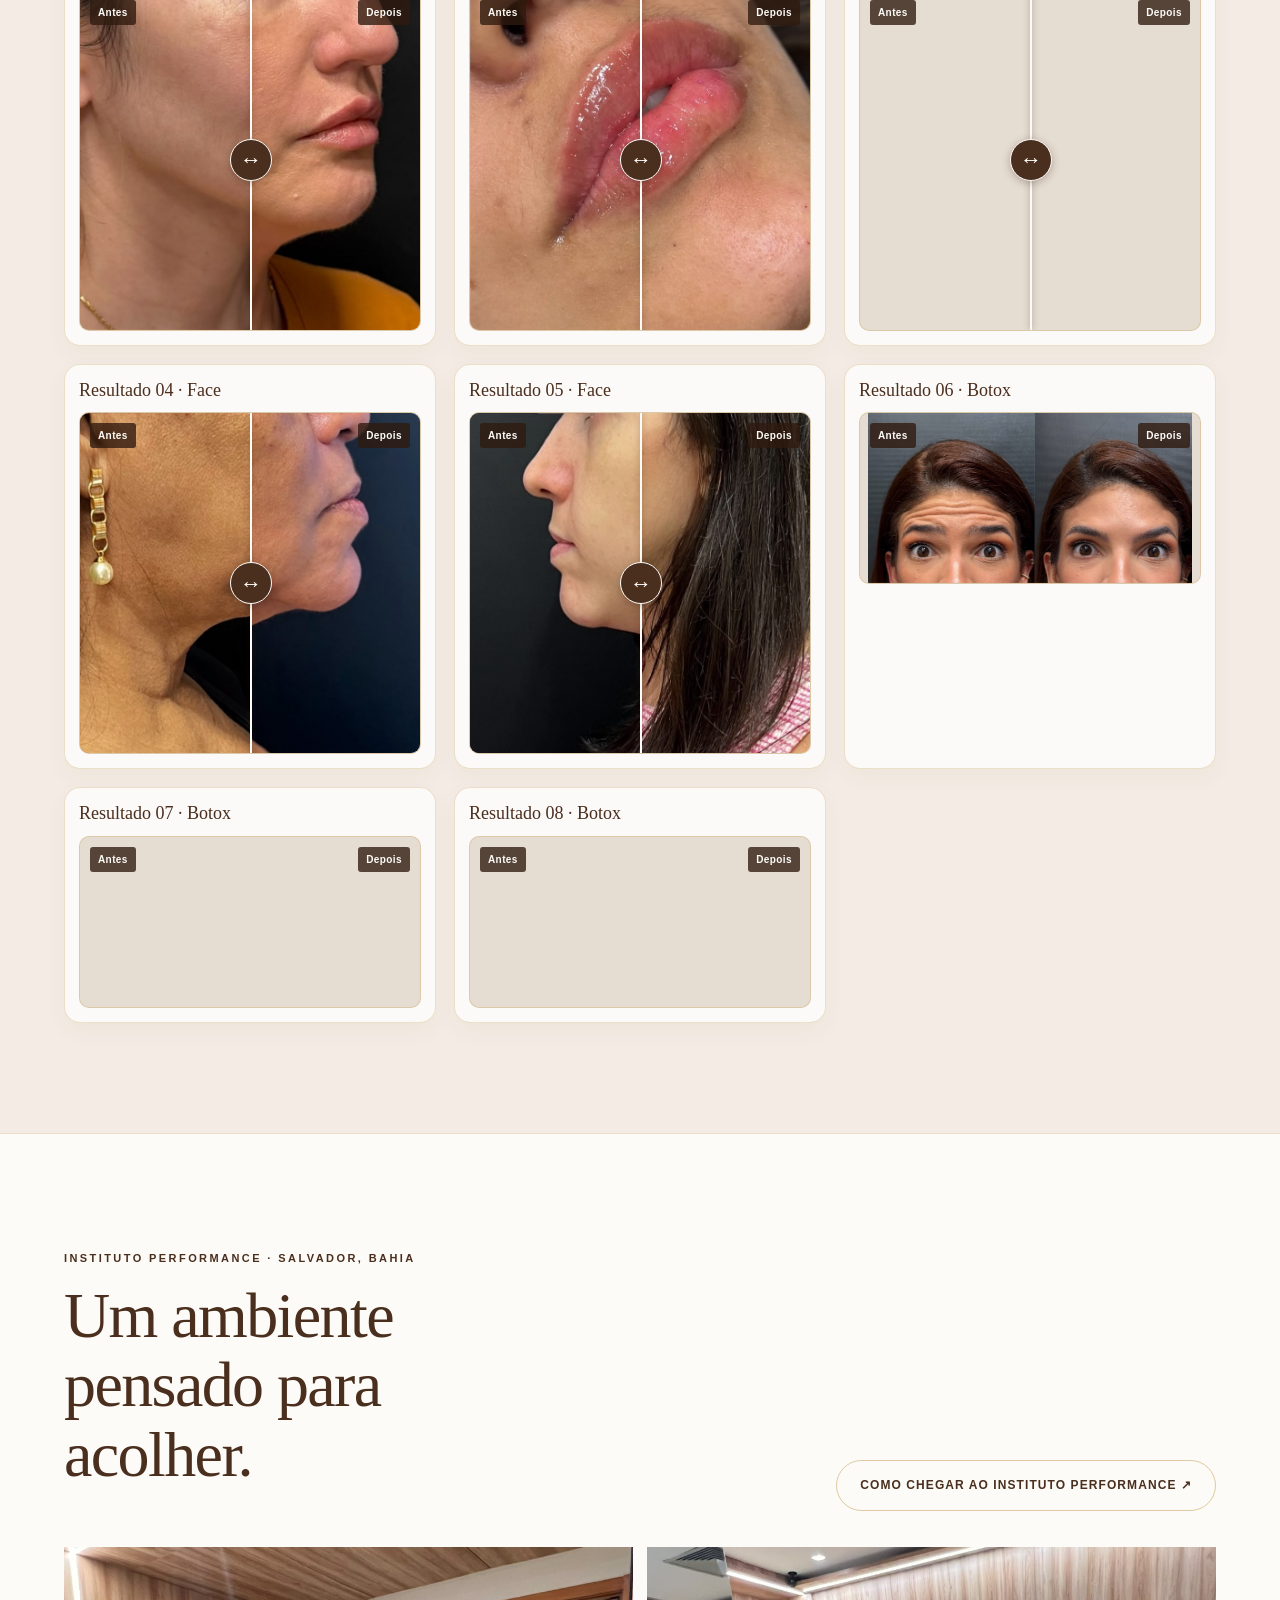
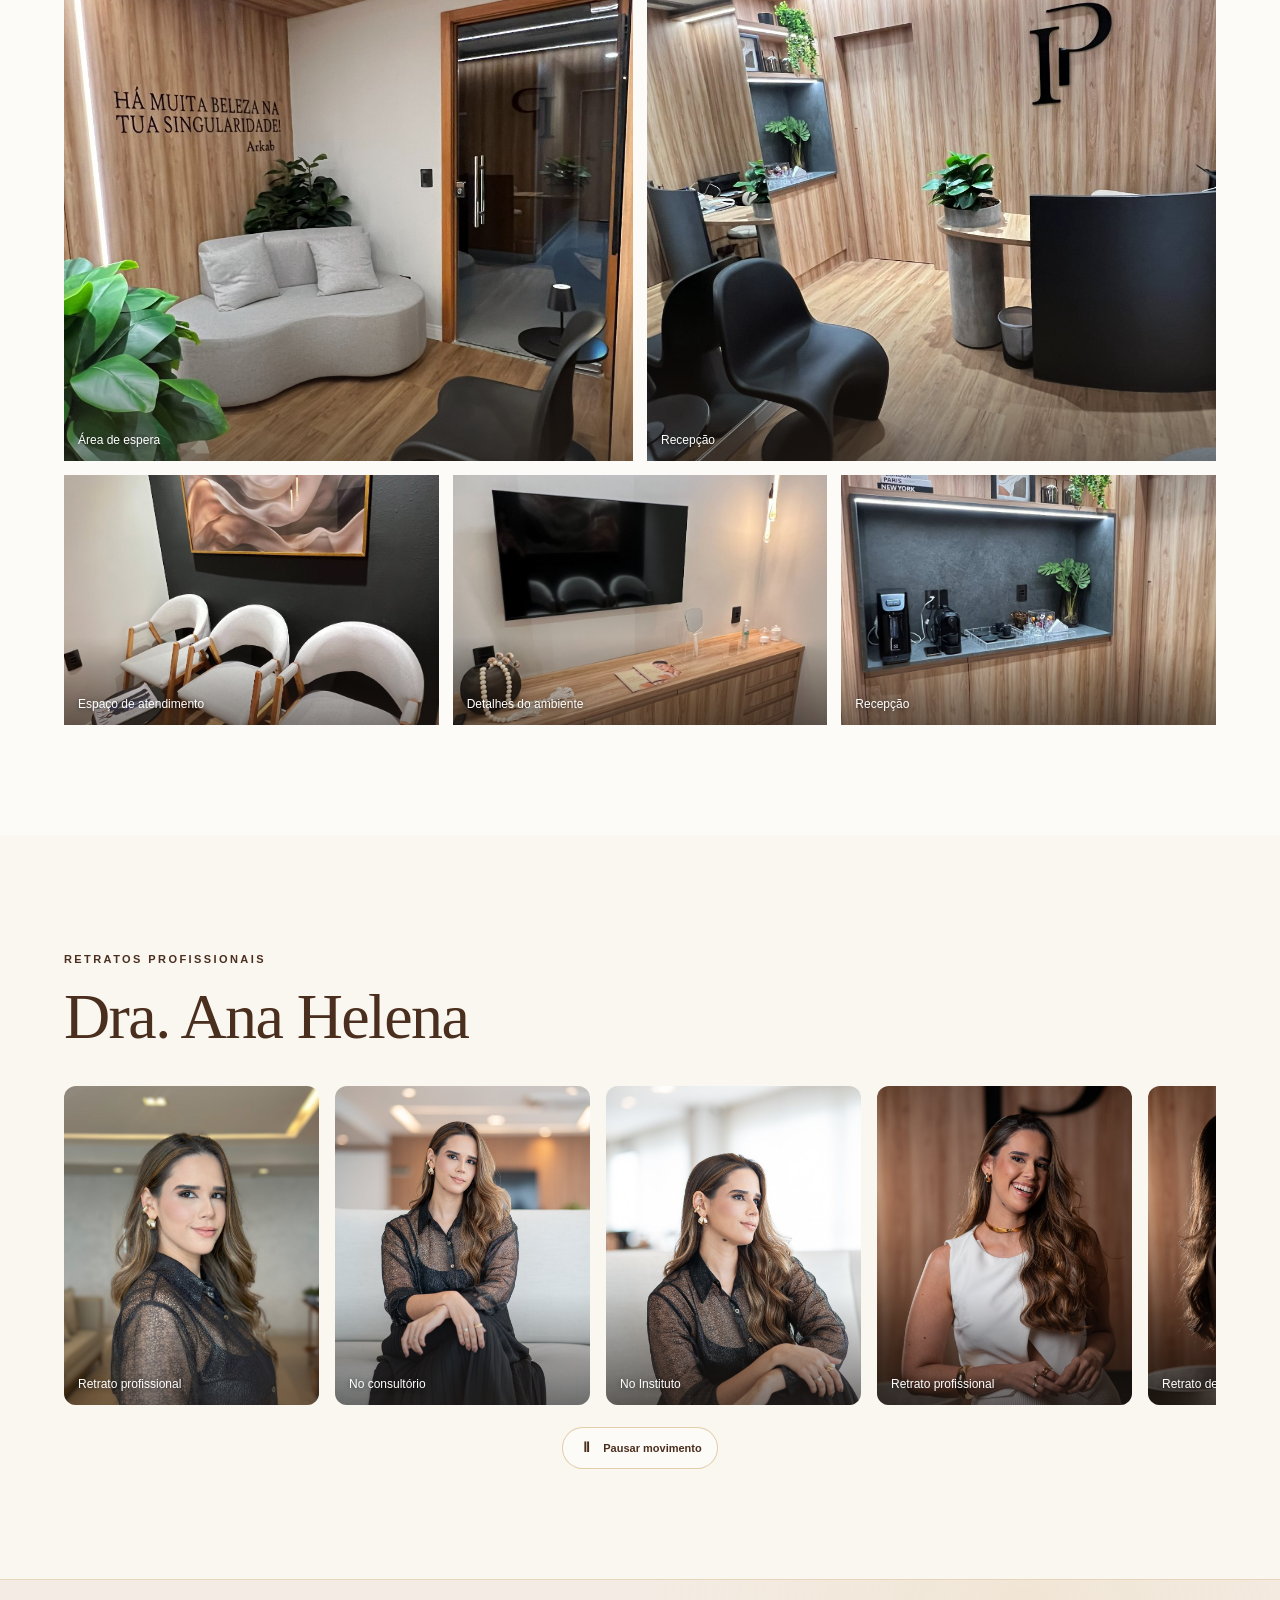
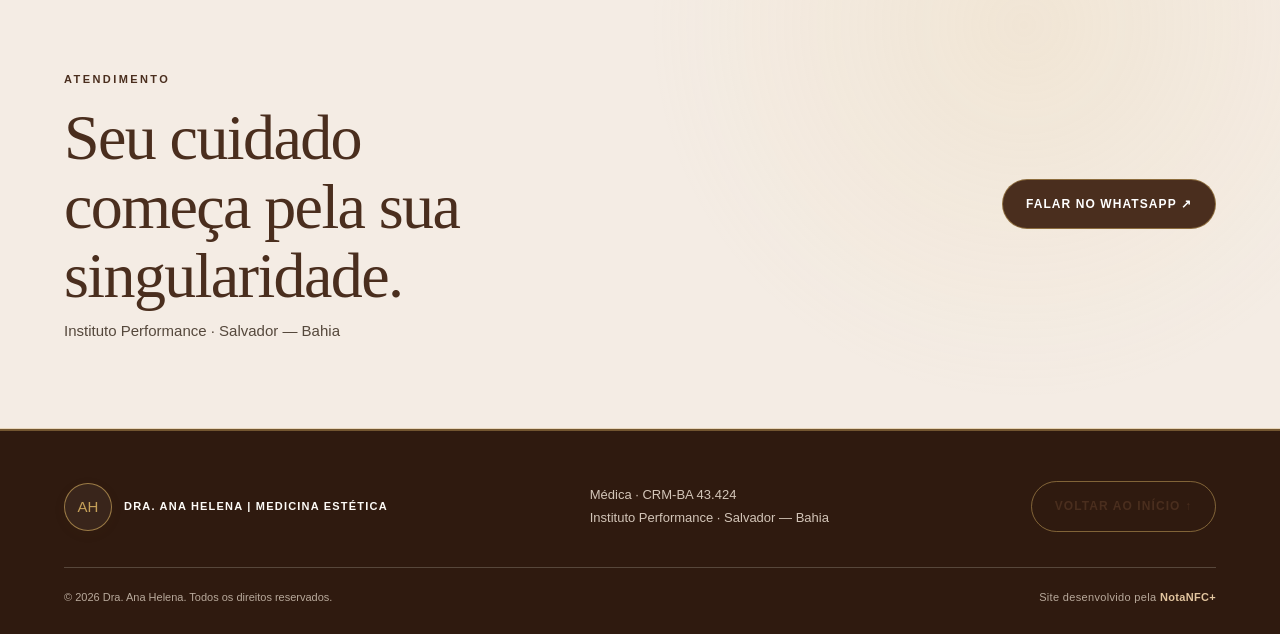
==== commit 58007aeb: "Update footer brand identification" ====
--- a/public/site.html
+++ b/public/site.html
@@ -412,7 +412,7 @@
       <div class="foot">
         <a class="brand" href="#inicio" aria-label="Dra. Ana Helena, início">
           <span class="monogram" aria-hidden="true">AH</span>
-          <span class="brand-name">Dra. Ana Helena<br>Dermatologia Clínica e Estética</span>
+          <span class="brand-name">Dra. Ana Helena | Medicina Estética</span>
         </a>
         <p>Médica · CRM-BA 43.424<br>Instituto Performance · Salvador — Bahia</p>
         <a href="#inicio" class="btn outline">Voltar ao início ↑</a>
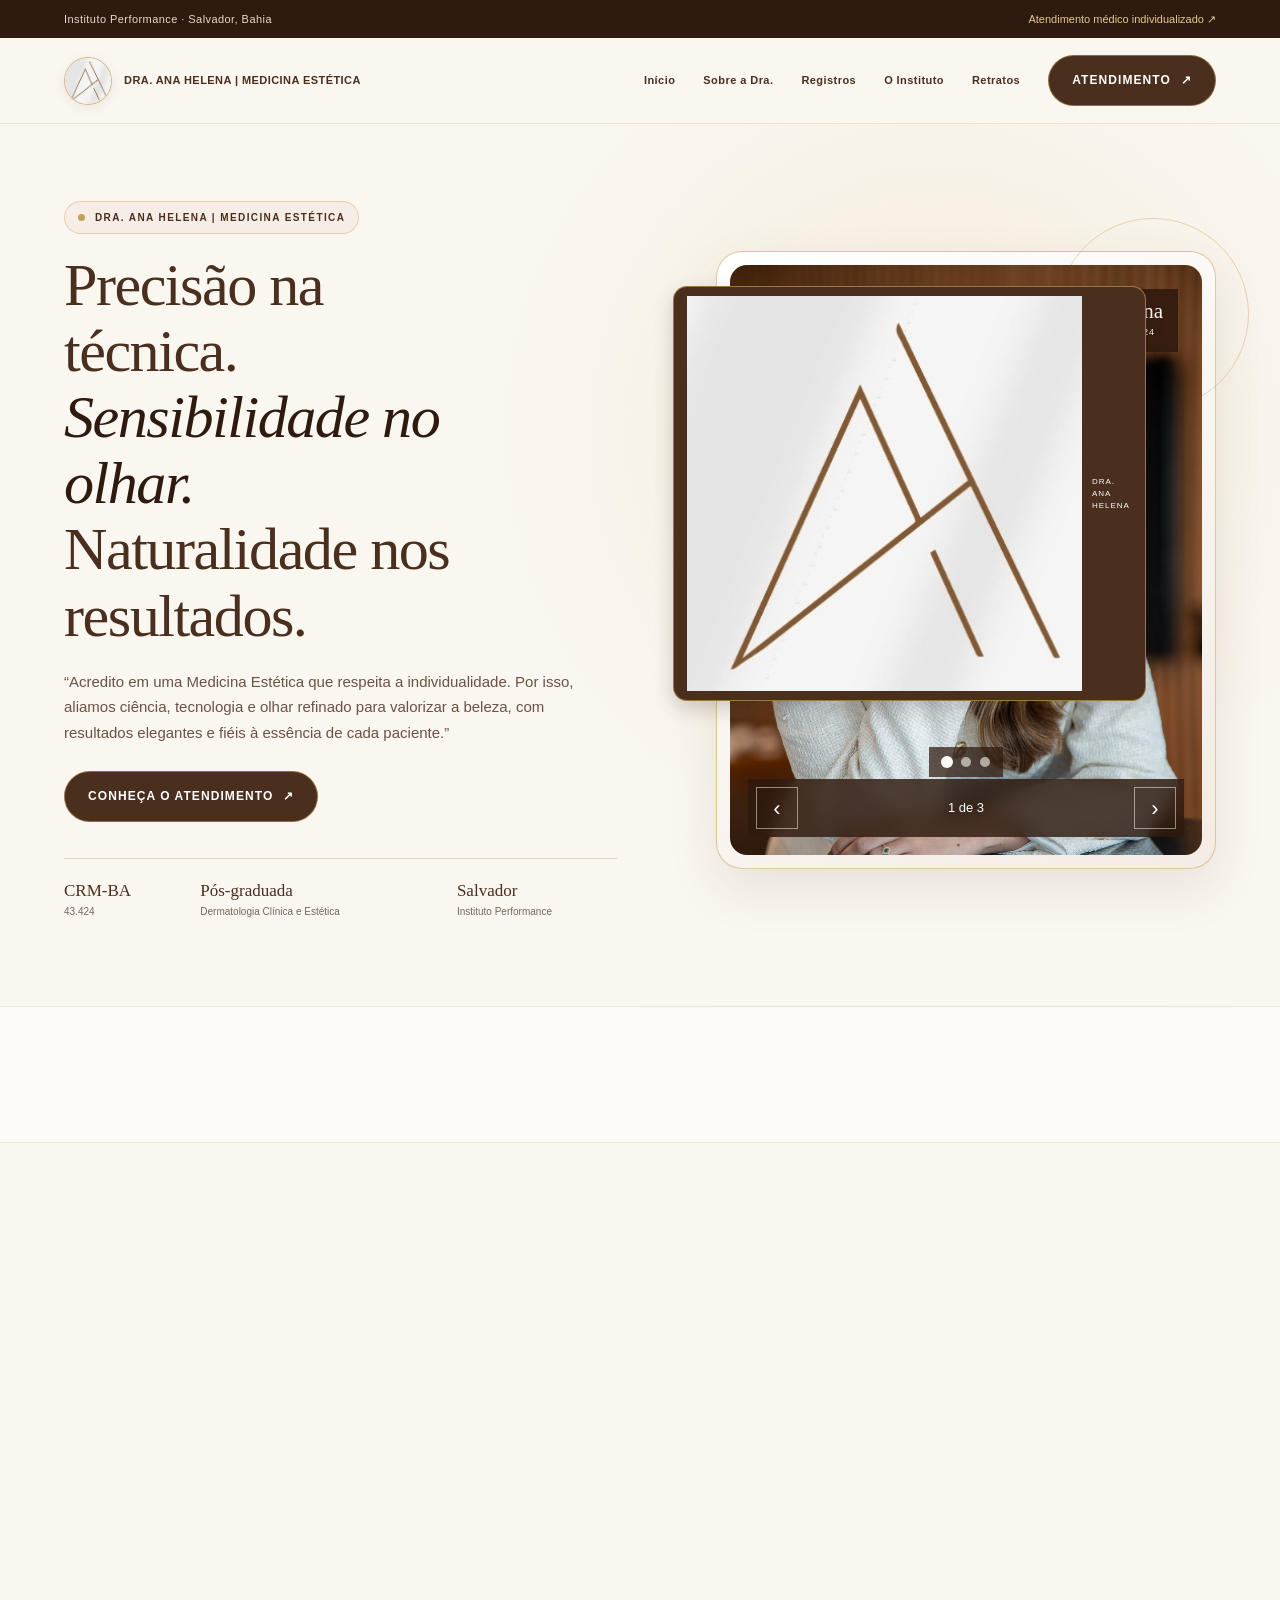
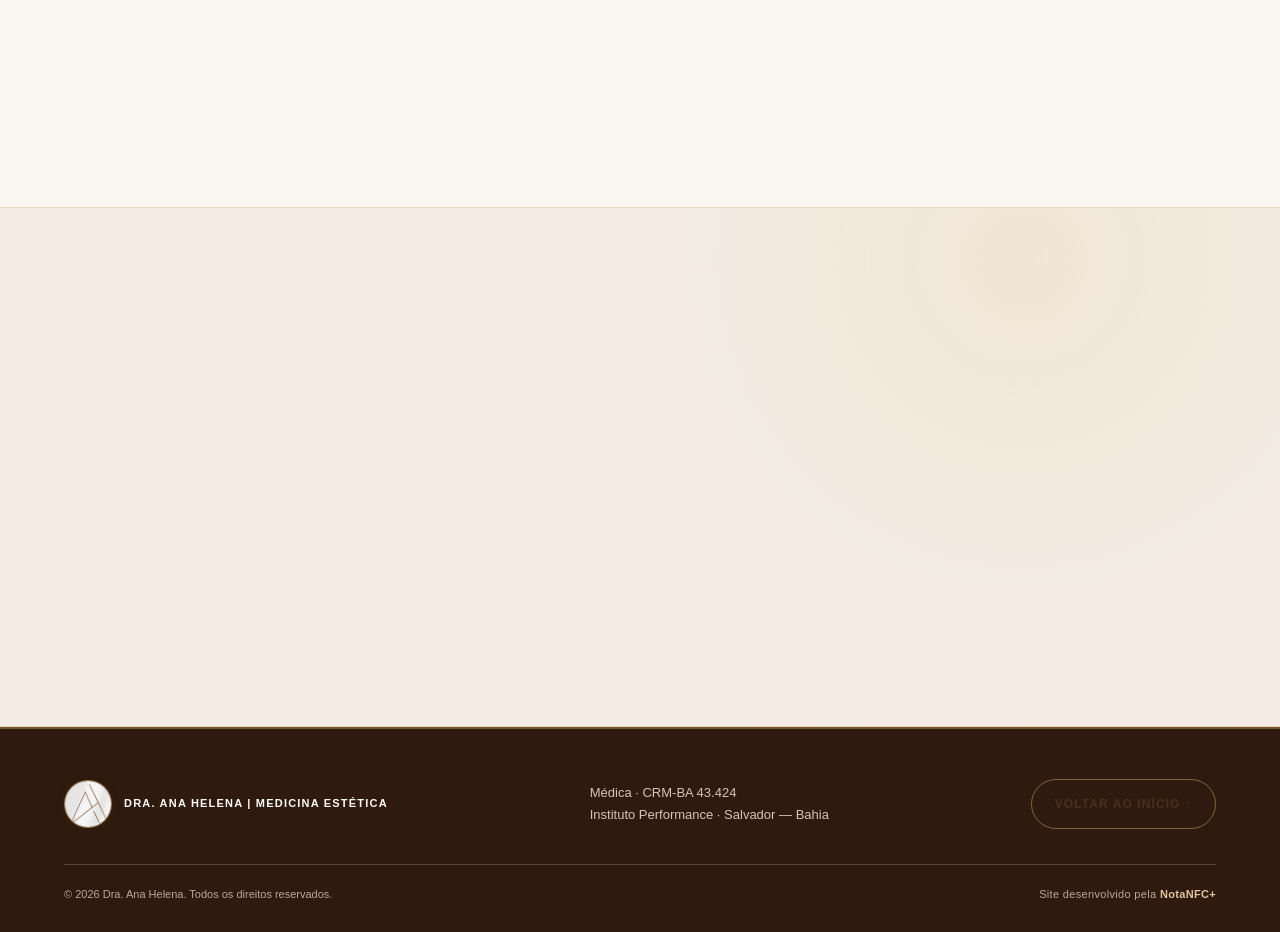
==== commit 30666f82: "Update only doctor identification in approved site" ====
--- a/public/site.html
+++ b/public/site.html
@@ -3,7 +3,8 @@
 <head>
   <meta charset="utf-8">
   <meta name="viewport" content="width=device-width, initial-scale=1">
-  <meta name="referrer" content="strict-origin-when-cross-origin">+  <meta name="referrer" content="strict-origin-when-cross-origin">
+  <meta http-equiv="Content-Security-Policy" content="default-src 'self'; base-uri 'self'; object-src 'none'; frame-src 'none'; script-src 'self'; style-src 'self' https://fonts.googleapis.com; font-src 'self' https://fonts.gstatic.com data:; img-src 'self' data:; connect-src 'self' https://fonts.googleapis.com https://fonts.gstatic.com; form-action 'self'">
   <title>Dra. Ana Helena | Dermatologia Clínica e Estética em Salvador</title>
   <meta name="description" content="Dra. Ana Helena, médica CRM-BA 43.424, pós-graduada em Dermatologia Clínica e Estética. Estética avançada, rejuvenescimento e tricologia em Salvador.">
   <meta name="theme-color" content="#faf6f0">
@@ -11,8 +12,18 @@
   <meta property="og:locale" content="pt_BR">
   <meta property="og:title" content="Dra. Ana Helena | Dermatologia Clínica e Estética">
   <meta property="og:description" content="Uma estética que respeita a individualidade. Ciência, tecnologia e sensibilidade para valorizar a beleza natural.">
-  <meta property="og:image" content="/assets/dra-ana-01.jpg">
-  <meta name="twitter:card" content="summary_large_image">
+  <meta property="og:url" content="https://draanahelena.vercel.app/">
+  <meta property="og:site_name" content="Dra. Ana Helena | Dermatologia Clínica e Estética">
+  <meta property="og:image" content="https://draanahelena.vercel.app/assets/dra-ana-01.jpg">
+  <meta property="og:image:secure_url" content="https://draanahelena.vercel.app/assets/dra-ana-01.jpg">
+  <meta property="og:image:type" content="image/jpeg">
+  <meta property="og:image:width" content="900">
+  <meta property="og:image:height" content="1350">
+  <meta property="og:image:alt" content="Retrato profissional da Dra. Ana Helena">
+  <meta name="twitter:card" content="summary_large_image">
+  <meta name="twitter:title" content="Dra. Ana Helena | Dermatologia Clínica e Estética">
+  <meta name="twitter:description" content="Uma estética que respeita a individualidade. Ciência, tecnologia e sensibilidade para valorizar a beleza natural.">
+  <meta name="twitter:image" content="https://draanahelena.vercel.app/assets/dra-ana-01.jpg">
   <link rel="preconnect" href="https://fonts.googleapis.com">
   <link rel="preconnect" href="https://fonts.gstatic.com" crossorigin>
   <link href="https://fonts.googleapis.com/css2?family=Cormorant+Garamond:ital,wght@0,400;0,500;0,600;1,400;1,500&family=Playfair+Display:ital,wght@0,400;0,500;0,600;1,400&family=Plus+Jakarta+Sans:wght@400;500;600;700&display=swap" rel="stylesheet">
@@ -41,7 +52,6 @@
       <nav class="nav" id="navegacao" aria-label="Navegação principal">
         <a href="#inicio">Início</a>
         <a href="#sobre">Sobre a Dra.</a>
-        <a href="#atuacao">Atuação</a>
         <a href="#registros">Registros</a>
         <a href="#espaco">O Instituto</a>
         <a href="#galeria">Retratos</a>
@@ -55,8 +65,8 @@
       <div class="hero-inner wrap">
         <div class="hero-copy">
           <span class="hero-badge"><span aria-hidden="true"></span> Dra. Ana Helena | Medicina Estética</span>
-          <h1 class="serif" id="hero-title">Ciência, precisão e <em>sensibilidade</em> para valorizar sua beleza.</h1>
-          <p>“Acredito em uma estética que respeita a individualidade. Aliamos ciência, tecnologia e sensibilidade para valorizar a beleza natural, com resultados elegantes e fiéis à essência de cada paciente.”</p>
+          <h1 class="serif" id="hero-title">Precisão na técnica.<br><em>Sensibilidade no olhar.</em><br>Naturalidade nos resultados.</h1>
+          <p>“Acredito em uma Medicina Estética que respeita a individualidade. Por isso, aliamos ciência, tecnologia e olhar refinado para valorizar a beleza, com resultados elegantes e fiéis à essência de cada paciente.”</p>
           <a class="btn" href="#atendimento">Conheça o atendimento <span aria-hidden="true">↗</span></a>
           <div class="hero-credentials" aria-label="Informações profissionais e local de atendimento">
             <div><strong>CRM-BA</strong><span>43.424</span></div>
@@ -69,37 +79,14 @@
             <div class="hero-carousel" data-carousel data-label="Retratos da Dra. Ana Helena" role="region" aria-roledescription="carrossel">
               <div class="hero-slides">
                 <div class="hero-slide is-active">
-                  <img src="assets/dra-ana-hero-atualizada.jpeg" alt="Retrato profissional da Dra. Ana Helena" width="900" height="1350" fetchpriority="high" decoding="async">
+                  <img src="assets/dra-ana-01.jpg" alt="Retrato profissional da Dra. Ana Helena" width="900" height="1350" fetchpriority="high" decoding="async">
                 </div>
                 <div class="hero-slide" aria-hidden="true">
-                  <img src="assets/dra-ana-01.jpg" alt="Retrato 1 da Dra. Ana Helena" width="900" height="1350" loading="lazy" decoding="async">
+                  <img src="assets/dra-ana-14.jpg" alt="Retrato da Dra. Ana Helena reclinada, usando blazer claro" width="900" height="1350" loading="lazy" decoding="async">
                 </div>
+                
                 <div class="hero-slide" aria-hidden="true">
-                  <img src="assets/dra-ana-02.jpg" alt="Retrato 2 da Dra. Ana Helena" width="900" height="1350" loading="lazy" decoding="async">
-                </div>
-                <div class="hero-slide" aria-hidden="true">
-                  <img src="assets/dra-ana-03.jpg" alt="Retrato 3 da Dra. Ana Helena" width="900" height="1350" loading="lazy" decoding="async">
-                </div>
-                <div class="hero-slide" aria-hidden="true">
-                  <img src="assets/dra-ana-04.jpg" alt="Retrato 4 da Dra. Ana Helena" width="900" height="1350" loading="lazy" decoding="async">
-                </div>
-                <div class="hero-slide" aria-hidden="true">
-                  <img src="assets/dra-ana-05.jpg" alt="Retrato 5 da Dra. Ana Helena" width="900" height="1350" loading="lazy" decoding="async">
-                </div>
-                <div class="hero-slide" aria-hidden="true">
-                  <img src="assets/dra-ana-06.jpg" alt="Retrato 6 da Dra. Ana Helena" width="900" height="1350" loading="lazy" decoding="async">
-                </div>
-                <div class="hero-slide" aria-hidden="true">
-                  <img src="assets/dra-ana-07.jpg" alt="Retrato 7 da Dra. Ana Helena" width="900" height="1350" loading="lazy" decoding="async">
-                </div>
-                <div class="hero-slide" aria-hidden="true">
-                  <img src="assets/dra-ana-08.jpg" alt="Retrato 8 da Dra. Ana Helena" width="900" height="1350" loading="lazy" decoding="async">
-                </div>
-                <div class="hero-slide" aria-hidden="true">
-                  <img src="assets/dra-ana-09.jpg" alt="Retrato 9 da Dra. Ana Helena" width="900" height="1350" loading="lazy" decoding="async">
-                </div>
-                <div class="hero-slide" aria-hidden="true">
-                  <img src="assets/dra-ana-10.jpg" alt="Retrato 10 da Dra. Ana Helena" width="900" height="1350" loading="lazy" decoding="async">
+                  <img src="assets/dra-ana-15.jpg" alt="Retrato da Dra. Ana Helena olhando por cima do ombro, com blazer claro" width="900" height="1350" loading="lazy" decoding="async">
                 </div>
               </div>
               <figcaption class="hero-sign">
@@ -115,7 +102,7 @@
               <div class="carousel-dots" data-dots aria-label="Escolher retrato"></div>
             </div>
           </div>
-          <span class="hero-stamp" aria-hidden="true"><span>AH</span><small>INSTITUTO<br>PERFORMANCE</small></span>
+          <span class="hero-stamp" aria-hidden="true"><img src="assets/dra-ana-logo-simbolo.jpeg" alt=""><small>DRA. ANA<br>HELENA</small></span>
         </figure>
       </div>
     </section>
@@ -123,19 +110,19 @@
     <section class="differentials" id="diferenciais" aria-label="Princípios de atendimento">
       <div class="wrap differential-grid">
         <article class="differential-card">
-          <span class="differential-mark" aria-hidden="true">AH</span>
-          <div><h2>Olhar individual</h2><p>Cuidado que respeita a singularidade de cada pessoa.</p></div>
+          <span class="differential-mark" aria-hidden="true"><img src="assets/dra-ana-logo-simbolo.jpeg" alt=""></span>
+          <div><h2>Olhar individualizado</h2><p>Cuidado que respeita a singularidade de cada pessoa.</p></div>
         </article>
         <article class="differential-card">
-          <span class="differential-mark" aria-hidden="true">AH</span>
+          <span class="differential-mark" aria-hidden="true"><img src="assets/dra-ana-logo-simbolo.jpeg" alt=""></span>
           <div><h2>Ciência e inovação</h2><p>Conhecimento científico aliado à tecnologia.</p></div>
         </article>
         <article class="differential-card">
-          <span class="differential-mark" aria-hidden="true">AH</span>
-          <div><h2>Prevenção e longevidade</h2><p>Uma abordagem atenta à saúde e ao tempo.</p></div>
+          <span class="differential-mark" aria-hidden="true"><img src="assets/dra-ana-logo-simbolo.jpeg" alt=""></span>
+          <div><h2>Prevenção e rejuvenescimento.</h2><p>Uma abordagem atenta à saúde e ao tempo.</p></div>
         </article>
         <article class="differential-card">
-          <span class="differential-mark" aria-hidden="true">AH</span>
+          <span class="differential-mark" aria-hidden="true"><img src="assets/dra-ana-logo-simbolo.jpeg" alt=""></span>
           <div><h2>Beleza natural</h2><p>Valorizar a beleza sem padronizar.</p></div>
         </article>
       </div>
@@ -156,12 +143,12 @@
             </div>
             <div class="credential">
               <dt><b>Atuação</b></dt>
-              <dd><span>Estética Avançada e Rejuvenescimento · Tricologia</span></dd>
+              <dd><span>Medicina Estética.<br>Dermatologia Clínica.<br>Tricologia.</span></dd>
             </div>
           </dl>
         </div>
         <div class="portrait-composition">
-          <img class="portrait-about-image" src="assets/dra-ana-sobre.jpeg" alt="Dra. Ana Helena em retrato profissional no Instituto Performance" width="768" height="1152" loading="lazy" decoding="async">
+          <img class="portrait-about-image" src="assets/dra-ana-retrato-novo.jpg" alt="Dra. Ana Helena em retrato profissional no Instituto Performance" width="900" height="1350" loading="lazy" decoding="async">
           <span class="portrait-caption">Médica · CRM-BA 43.424</span>
         </div>
       </div>
@@ -172,37 +159,11 @@
         <div class="philosophy-grid">
           <div>
             <span class="eyebrow">Uma abordagem individual</span>
-            <h2 class="serif" id="filosofia-title">Valorizar, nunca padronizar.</h2>
+            <h2 class="serif" id="filosofia-title">Valorizar a sua beleza sem nunca padronizá-la.</h2>
             <blockquote>“Minha abordagem parte de um princípio essencial: a beleza deve ser valorizada, nunca padronizada. Cada tratamento é cuidadosamente planejado para preservar a individualidade, promover o equilíbrio e proporcionar resultados naturais ao longo do tempo.”</blockquote>
           </div>
           <figure class="philosophy-photo">
-            <img src="assets/dra-ana-filosofia.jpeg" alt="Dra. Ana Helena em retrato profissional sentada no Instituto Performance" width="768" height="1152" loading="lazy" decoding="async">
-          </figure>
-        </div>
-      </div>
-    </section>
-
-    <section class="practice section-pad" id="atuacao" aria-labelledby="atuacao-title">
-      <div class="wrap">
-        <div class="practice-head">
-          <span class="eyebrow">Ciência, cuidado e tecnologia</span>
-          <h2 class="serif" id="atuacao-title">Atuação</h2>
-          <p>Conhecimento científico e tratamentos individualizados para valorizar a beleza natural e respeitar a essência de cada pessoa.</p>
-        </div>
-        <div class="practice-gallery" aria-label="Áreas de atuação">
-          <figure class="practice-photo">
-            <img src="assets/atuacao-dermatologia.jpeg" alt="Retrato da Dra. Ana Helena com os dizeres Dermatologia Estética e Dermatologia Clínica." width="768" height="1376" loading="lazy" decoding="async">
-            <figcaption class="practice-caption">
-              <h3>Estética Avançada e Rejuvenescimento</h3>
-              <p>Atuação orientada à prevenção e ao rejuvenescimento, com atenção à harmonia e à beleza natural.</p>
-            </figcaption>
-          </figure>
-          <figure class="practice-photo">
-            <img src="assets/atuacao-tricologia.jpeg" alt="Dra. Ana Helena em atendimento de tricologia, com equipamento dermatológico." width="768" height="1376" loading="lazy" decoding="async">
-            <figcaption class="practice-caption">
-              <h3>Tricologia</h3>
-              <p>Cuidado individualizado dedicado à saúde dos cabelos e do couro cabeludo.</p>
-            </figcaption>
+            <img src="assets/dra-ana-11.jpg" alt="Dra. Ana Helena sorrindo diante de um notebook" width="768" height="1152" loading="lazy" decoding="async">
           </figure>
         </div>
       </div>
@@ -218,96 +179,178 @@
           <p>Arraste a barra central para comparar cada resultado. No celular, toque e deslize; no computador, use o mouse ou as setas do teclado.</p>
         </div>
         <div class="records-grid" aria-label="Comparações interativas de antes e depois">
-          <!-- Os seis comparadores usam recortes das fotos recebidas; as imagens originais permanecem preservadas. -->
+          <!-- Dez comparadores de resultados agrupados por procedimento. -->
+          <article class="result-card" aria-labelledby="resultado-labios-01">
+            <h3 class="result-title" id="resultado-labios-01">Resultado 01 · Preenchimento labial</h3>
+            <div class="before-after-slider" data-before-after data-before-src="assets/resultado-02-labios-antes.jpg" data-after-src="assets/resultado-02-labios-depois.jpg" data-before-alt="Antes: lábios no resultado 02" data-after-alt="Depois: lábios no resultado 02" role="group" aria-label="Comparação de antes e depois: resultado 01, preenchimento labial">
+              <div class="before-after-viewport">
+                <div class="before-after-layer before-after-layer-after" data-after-layer><span class="before-after-empty"><strong>Depois</strong><small>Imagem a inserir</small></span></div>
+                <div class="before-after-layer before-after-layer-before" data-before-layer><span class="before-after-empty"><strong>Antes</strong><small>Imagem a inserir</small></span></div>
+                <span class="before-after-label before-after-label-before">Antes</span>
+                <span class="before-after-label before-after-label-after">Depois</span>
+                <input class="before-after-range" data-before-after-range type="range" min="0" max="100" value="50" aria-label="Arraste para comparar antes e depois" disabled>
+                <span class="before-after-divider" aria-hidden="true"><span></span></span>
+              </div>
+            </div>
+          </article>
+          <article class="result-card" aria-labelledby="resultado-labios-02">
+            <h3 class="result-title" id="resultado-labios-02">Resultado 02 · Preenchimento labial</h3>
+            <div class="before-after-slider" data-before-after data-before-src="assets/resultado-03-labios-antes.jpg" data-after-src="assets/resultado-03-labios-depois.jpg" data-before-alt="Antes: lábios no resultado 03" data-after-alt="Depois: lábios no resultado 03" role="group" aria-label="Comparação de antes e depois: resultado 02, preenchimento labial">
+              <div class="before-after-viewport">
+                <div class="before-after-layer before-after-layer-after" data-after-layer><span class="before-after-empty"><strong>Depois</strong><small>Imagem a inserir</small></span></div>
+                <div class="before-after-layer before-after-layer-before" data-before-layer><span class="before-after-empty"><strong>Antes</strong><small>Imagem a inserir</small></span></div>
+                <span class="before-after-label before-after-label-before">Antes</span>
+                <span class="before-after-label before-after-label-after">Depois</span>
+                <input class="before-after-range" data-before-after-range type="range" min="0" max="100" value="50" aria-label="Arraste para comparar antes e depois" disabled>
+                <span class="before-after-divider" aria-hidden="true"><span></span></span>
+              </div>
+            </div>
+          </article>
+          <article class="result-card" aria-labelledby="resultado-mento-08">
+            <h3 class="result-title" id="resultado-mento-08">Resultado 03 · Preenchimento do Mento</h3>
+            <div class="before-after-slider paired-slider" data-before-after data-before-src="assets/resultado-08-mento-original.jpg" data-after-src="assets/resultado-08-mento-original.jpg" data-before-alt="Antes: perfil do queixo no resultado 08" data-after-alt="Depois: perfil do queixo após preenchimento do mento" role="group" aria-label="Comparação de antes e depois: resultado 03, preenchimento do mento">
+              <div class="before-after-viewport">
+                <div class="before-after-layer before-after-layer-after" data-after-layer><span class="before-after-empty"><strong>Depois</strong><small>Imagem aguardando carregamento</small></span></div>
+                <div class="before-after-layer before-after-layer-before" data-before-layer><span class="before-after-empty"><strong>Antes</strong><small>Imagem aguardando carregamento</small></span></div>
+                <span class="before-after-label before-after-label-before">Antes</span>
+                <span class="before-after-label before-after-label-after">Depois</span>
+                <input class="before-after-range" data-before-after-range type="range" min="0" max="100" value="50" aria-label="Arraste para comparar antes e depois do preenchimento do mento" disabled>
+                <span class="before-after-divider" aria-hidden="true"><span></span></span>
+              </div>
+            </div>
+          </article>
+          <article class="result-card" aria-labelledby="resultado-mento-09">
+            <h3 class="result-title" id="resultado-mento-09">Resultado 04 · Preenchimento de Mento</h3>
+            <div class="before-after-slider paired-slider" data-before-after data-before-src="assets/resultado-10-mento-original.jpg" data-after-src="assets/resultado-10-mento-original.jpg" data-before-alt="Antes: perfil do mento antes do preenchimento" data-after-alt="Depois: perfil do mento após o preenchimento" role="group" aria-label="Comparação de antes e depois: resultado 04, preenchimento de mento">
+              <div class="before-after-viewport">
+                <div class="before-after-layer before-after-layer-after" data-after-layer><span class="before-after-empty"><strong>Depois</strong><small>Imagem aguardando carregamento</small></span></div>
+                <div class="before-after-layer before-after-layer-before" data-before-layer><span class="before-after-empty"><strong>Antes</strong><small>Imagem aguardando carregamento</small></span></div>
+                <span class="before-after-label before-after-label-before">Antes</span>
+                <span class="before-after-label before-after-label-after">Depois</span>
+                <input class="before-after-range" data-before-after-range type="range" min="0" max="100" value="50" aria-label="Arraste para comparar antes e depois do preenchimento de mento" disabled>
+                <span class="before-after-divider" aria-hidden="true"><span></span></span>
+              </div>
+            </div>
+          </article>
           <article class="result-card" aria-labelledby="resultado-rosto-01">
-            <h3 class="result-title" id="resultado-rosto-01">Resultado 01 · Face</h3>
-            <div class="before-after-slider" data-before-after data-before-src="assets/resultado-01-rosto-antes.jpg" data-after-src="assets/resultado-01-rosto-depois.jpg" data-before-alt="Antes: perfil do rosto no resultado 01" data-after-alt="Depois: perfil do rosto no resultado 01" role="group" aria-label="Comparação de antes e depois: resultado 01, face">
-              <div class="before-after-viewport">
-                <div class="before-after-layer before-after-layer-after" data-after-layer><span class="before-after-empty"><strong>Depois</strong><small>Imagem a inserir</small></span></div>
-                <div class="before-after-layer before-after-layer-before" data-before-layer><span class="before-after-empty"><strong>Antes</strong><small>Imagem a inserir</small></span></div>
-                <span class="before-after-label before-after-label-before">Antes</span>
-                <span class="before-after-label before-after-label-after">Depois</span>
-                <input class="before-after-range" data-before-after-range type="range" min="0" max="100" value="50" aria-label="Arraste para comparar antes e depois" disabled>
-                <span class="before-after-divider" aria-hidden="true"><span></span></span>
-              </div>
-            </div>
-          </article>
-          <article class="result-card" aria-labelledby="resultado-labios-01">
-            <h3 class="result-title" id="resultado-labios-01">Resultado 02 · Lábios</h3>
-            <div class="before-after-slider" data-before-after data-before-src="assets/resultado-02-labios-antes.jpg" data-after-src="assets/resultado-02-labios-depois.jpg" data-before-alt="Antes: lábios no resultado 02" data-after-alt="Depois: lábios no resultado 02" role="group" aria-label="Comparação de antes e depois: resultado 02, lábios">
-              <div class="before-after-viewport">
-                <div class="before-after-layer before-after-layer-after" data-after-layer><span class="before-after-empty"><strong>Depois</strong><small>Imagem a inserir</small></span></div>
-                <div class="before-after-layer before-after-layer-before" data-before-layer><span class="before-after-empty"><strong>Antes</strong><small>Imagem a inserir</small></span></div>
-                <span class="before-after-label before-after-label-before">Antes</span>
-                <span class="before-after-label before-after-label-after">Depois</span>
-                <input class="before-after-range" data-before-after-range type="range" min="0" max="100" value="50" aria-label="Arraste para comparar antes e depois" disabled>
-                <span class="before-after-divider" aria-hidden="true"><span></span></span>
-              </div>
-            </div>
-          </article>
-          <article class="result-card" aria-labelledby="resultado-labios-02">
-            <h3 class="result-title" id="resultado-labios-02">Resultado 03 · Lábios</h3>
-            <div class="before-after-slider" data-before-after data-before-src="assets/resultado-03-labios-antes.jpg" data-after-src="assets/resultado-03-labios-depois.jpg" data-before-alt="Antes: lábios no resultado 03" data-after-alt="Depois: lábios no resultado 03" role="group" aria-label="Comparação de antes e depois: resultado 03, lábios">
-              <div class="before-after-viewport">
-                <div class="before-after-layer before-after-layer-after" data-after-layer><span class="before-after-empty"><strong>Depois</strong><small>Imagem a inserir</small></span></div>
-                <div class="before-after-layer before-after-layer-before" data-before-layer><span class="before-after-empty"><strong>Antes</strong><small>Imagem a inserir</small></span></div>
-                <span class="before-after-label before-after-label-before">Antes</span>
-                <span class="before-after-label before-after-label-after">Depois</span>
-                <input class="before-after-range" data-before-after-range type="range" min="0" max="100" value="50" aria-label="Arraste para comparar antes e depois" disabled>
-                <span class="before-after-divider" aria-hidden="true"><span></span></span>
-              </div>
-            </div>
-          </article>
+            <h3 class="result-title" id="resultado-rosto-01">Resultado 05 · Rejuvenescimento Face</h3>
+            <div class="before-after-slider" data-before-after data-before-src="assets/resultado-01-rosto-antes.jpg" data-after-src="assets/resultado-01-rosto-depois.jpg" data-before-alt="Antes: perfil do rosto no resultado 01" data-after-alt="Depois: perfil do rosto no resultado 01" role="group" aria-label="Comparação de antes e depois: resultado 05, rejuvenescimento face">
+              <div class="before-after-viewport">
+                <div class="before-after-layer before-after-layer-after" data-after-layer><span class="before-after-empty"><strong>Depois</strong><small>Imagem a inserir</small></span></div>
+                <div class="before-after-layer before-after-layer-before" data-before-layer><span class="before-after-empty"><strong>Antes</strong><small>Imagem a inserir</small></span></div>
+                <span class="before-after-label before-after-label-before">Antes</span>
+                <span class="before-after-label before-after-label-after">Depois</span>
+                <input class="before-after-range" data-before-after-range type="range" min="0" max="100" value="50" aria-label="Arraste para comparar antes e depois" disabled>
+                <span class="before-after-divider" aria-hidden="true"><span></span></span>
+              </div>
+            </div>
+          </article>
           <article class="result-card" aria-labelledby="resultado-rosto-02">
-            <h3 class="result-title" id="resultado-rosto-02">Resultado 04 · Face</h3>
-            <div class="before-after-slider" data-before-after data-before-src="assets/resultado-04-rosto-antes.jpg" data-after-src="assets/resultado-04-rosto-depois.jpg" data-before-alt="Antes: perfil do rosto no resultado 04" data-after-alt="Depois: perfil do rosto no resultado 04" role="group" aria-label="Comparação de antes e depois: resultado 04, face">
-              <div class="before-after-viewport">
-                <div class="before-after-layer before-after-layer-after" data-after-layer><span class="before-after-empty"><strong>Depois</strong><small>Imagem a inserir</small></span></div>
-                <div class="before-after-layer before-after-layer-before" data-before-layer><span class="before-after-empty"><strong>Antes</strong><small>Imagem a inserir</small></span></div>
-                <span class="before-after-label before-after-label-before">Antes</span>
-                <span class="before-after-label before-after-label-after">Depois</span>
-                <input class="before-after-range" data-before-after-range type="range" min="0" max="100" value="50" aria-label="Arraste para comparar antes e depois" disabled>
-                <span class="before-after-divider" aria-hidden="true"><span></span></span>
-              </div>
-            </div>
-          </article>
+            <h3 class="result-title" id="resultado-rosto-02">Resultado 06 · Rejuvenescimento Face</h3>
+            <div class="before-after-slider" data-before-after data-before-src="assets/resultado-04-rosto-antes.jpg" data-after-src="assets/resultado-04-rosto-depois.jpg" data-before-alt="Antes: perfil do rosto no resultado 04" data-after-alt="Depois: perfil do rosto no resultado 04" role="group" aria-label="Comparação de antes e depois: resultado 06, rejuvenescimento face">
+              <div class="before-after-viewport">
+                <div class="before-after-layer before-after-layer-after" data-after-layer><span class="before-after-empty"><strong>Depois</strong><small>Imagem a inserir</small></span></div>
+                <div class="before-after-layer before-after-layer-before" data-before-layer><span class="before-after-empty"><strong>Antes</strong><small>Imagem a inserir</small></span></div>
+                <span class="before-after-label before-after-label-before">Antes</span>
+                <span class="before-after-label before-after-label-after">Depois</span>
+                <input class="before-after-range" data-before-after-range type="range" min="0" max="100" value="50" aria-label="Arraste para comparar antes e depois" disabled>
+                <span class="before-after-divider" aria-hidden="true"><span></span></span>
+              </div>
+            </div>
+          </article>
           <article class="result-card" aria-labelledby="resultado-rosto-03">
-            <h3 class="result-title" id="resultado-rosto-03">Resultado 05 · Face</h3>
-            <div class="before-after-slider" data-before-after data-before-src="assets/resultado-05-rosto-antes.jpg" data-after-src="assets/resultado-05-rosto-depois.jpg" data-before-alt="Antes: perfil do rosto no resultado 05" data-after-alt="Depois: perfil do rosto no resultado 05" role="group" aria-label="Comparação de antes e depois: resultado 05, face">
-              <div class="before-after-viewport">
-                <div class="before-after-layer before-after-layer-after" data-after-layer><span class="before-after-empty"><strong>Depois</strong><small>Imagem a inserir</small></span></div>
-                <div class="before-after-layer before-after-layer-before" data-before-layer><span class="before-after-empty"><strong>Antes</strong><small>Imagem a inserir</small></span></div>
-                <span class="before-after-label before-after-label-before">Antes</span>
-                <span class="before-after-label before-after-label-after">Depois</span>
-                <input class="before-after-range" data-before-after-range type="range" min="0" max="100" value="50" aria-label="Arraste para comparar antes e depois" disabled>
-                <span class="before-after-divider" aria-hidden="true"><span></span></span>
-              </div>
-            </div>
-          </article>
-
-          <article class="result-card" aria-labelledby="resultado-botox-01">
-            <h3 class="result-title" id="resultado-botox-01">Resultado 06 · Botox</h3>
-            <figure class="result-composite">
-              <img src="assets/botox-01.jpg" alt="Comparação de antes e depois de procedimento com Botox na região da testa" width="1600" height="800" loading="lazy" decoding="async">
-              <figcaption><span>Antes</span><span>Depois</span></figcaption>
-            </figure>
-          </article>
-          <article class="result-card" aria-labelledby="resultado-botox-02">
-            <h3 class="result-title" id="resultado-botox-02">Resultado 07 · Botox</h3>
-            <figure class="result-composite">
-              <img src="assets/botox-02.jpg" alt="Comparação de antes e depois de procedimento com Botox na região dos olhos" width="1600" height="800" loading="lazy" decoding="async">
-              <figcaption><span>Antes</span><span>Depois</span></figcaption>
-            </figure>
-          </article>
-          <article class="result-card" aria-labelledby="resultado-botox-03">
-            <h3 class="result-title" id="resultado-botox-03">Resultado 08 · Botox</h3>
-            <figure class="result-composite">
-              <img src="assets/botox-03.jpg" alt="Comparação de antes e depois de procedimento com Botox na região da testa" width="1600" height="800" loading="lazy" decoding="async">
-              <figcaption><span>Antes</span><span>Depois</span></figcaption>
-            </figure>
-          </article>
+            <h3 class="result-title" id="resultado-rosto-03">Resultado 07 · Preenchimento Full Face</h3>
+            <div class="before-after-slider" data-before-after data-before-src="assets/resultado-05-rosto-antes.jpg" data-after-src="assets/resultado-05-rosto-depois.jpg" data-before-alt="Antes: perfil do rosto no resultado 05" data-after-alt="Depois: perfil do rosto no resultado 05" role="group" aria-label="Comparação de antes e depois: resultado 07, preenchimento full face">
+              <div class="before-after-viewport">
+                <div class="before-after-layer before-after-layer-after" data-after-layer><span class="before-after-empty"><strong>Depois</strong><small>Imagem a inserir</small></span></div>
+                <div class="before-after-layer before-after-layer-before" data-before-layer><span class="before-after-empty"><strong>Antes</strong><small>Imagem a inserir</small></span></div>
+                <span class="before-after-label before-after-label-before">Antes</span>
+                <span class="before-after-label before-after-label-after">Depois</span>
+                <input class="before-after-range" data-before-after-range type="range" min="0" max="100" value="50" aria-label="Arraste para comparar antes e depois" disabled>
+                <span class="before-after-divider" aria-hidden="true"><span></span></span>
+              </div>
+            </div>
+          </article>
+          <article class="result-card" aria-labelledby="resultado-liftera-10">
+            <h3 class="result-title" id="resultado-liftera-10">Resultado 08 · Efeito Lift pós-Liftera</h3>
+            <div class="before-after-slider paired-slider" data-before-after data-before-src="assets/resultado-09-liftera-original.jpg" data-after-src="assets/resultado-09-liftera-original.jpg" data-before-alt="Antes: perfil facial antes do Liftera" data-after-alt="Depois: perfil facial após Liftera" role="group" aria-label="Comparação de antes e depois: resultado 08, efeito lift pós-Liftera">
+              <div class="before-after-viewport">
+                <div class="before-after-layer before-after-layer-after" data-after-layer><span class="before-after-empty"><strong>Depois</strong><small>Imagem aguardando carregamento</small></span></div>
+                <div class="before-after-layer before-after-layer-before" data-before-layer><span class="before-after-empty"><strong>Antes</strong><small>Imagem aguardando carregamento</small></span></div>
+                <span class="before-after-label before-after-label-before">Antes</span>
+                <span class="before-after-label before-after-label-after">Depois</span>
+                <input class="before-after-range" data-before-after-range type="range" min="0" max="100" value="50" aria-label="Arraste para comparar antes e depois do Liftera" disabled>
+                <span class="before-after-divider" aria-hidden="true"><span></span></span>
+              </div>
+            </div>
+          </article>
+          <article class="result-card" aria-labelledby="resultado-abdomen">
+            <h3 class="result-title" id="resultado-abdomen">Resultado 09 · Flacidez corporal</h3>
+            <div class="before-after-slider" data-before-after data-before-src="assets/resultado-06-abdomen-antes.jpg" data-after-src="assets/resultado-06-abdomen-depois.jpg" data-before-alt="Antes: abdômen no resultado 06" data-after-alt="Depois: abdômen no resultado 06" role="group" aria-label="Comparação de antes e depois: resultado 09, flacidez corporal">
+              <div class="before-after-viewport">
+                <div class="before-after-layer before-after-layer-after" data-after-layer><span class="before-after-empty"><strong>Depois</strong><small>Imagem a inserir</small></span></div>
+                <div class="before-after-layer before-after-layer-before" data-before-layer><span class="before-after-empty"><strong>Antes</strong><small>Imagem a inserir</small></span></div>
+                <span class="before-after-label before-after-label-before">Antes</span>
+                <span class="before-after-label before-after-label-after">Depois</span>
+                <input class="before-after-range" data-before-after-range type="range" min="0" max="100" value="50" aria-label="Arraste para comparar antes e depois" disabled>
+                <span class="before-after-divider" aria-hidden="true"><span></span></span>
+              </div>
+            </div>
+          </article>
+          <article class="result-card" aria-labelledby="resultado-tricologia">
+            <h3 class="result-title" id="resultado-tricologia">Resultado 10 · Tricologia</h3>
+            <div class="before-after-slider paired-slider tricologia-slider" data-before-after data-before-src="assets/tricologia-original.jpg" data-after-src="assets/tricologia-original.jpg" data-before-alt="Antes: couro cabeludo com rarefação capilar" data-after-alt="Depois: couro cabeludo após o tratamento de tricologia" role="group" aria-label="Comparação de antes e depois: resultado 10, tricologia">
+              <div class="before-after-viewport">
+                <div class="before-after-layer before-after-layer-after" data-after-layer><span class="before-after-empty"><strong>Depois</strong><small>Imagem de tricologia</small></span></div>
+                <div class="before-after-layer before-after-layer-before" data-before-layer><span class="before-after-empty"><strong>Antes</strong><small>Imagem aguardando vinculação</small></span></div>
+                <span class="before-after-label before-after-label-before">Antes</span>
+                <span class="before-after-label before-after-label-after">Depois</span>
+                <input class="before-after-range" data-before-after-range type="range" min="0" max="100" value="50" aria-label="Arraste para comparar antes e depois do resultado de tricologia" disabled>
+                <span class="before-after-divider" aria-hidden="true"><span></span></span>
+              </div>
+            </div>
+          </article>
+          <article class="result-card" aria-labelledby="resultado-botox-11">
+            <h3 class="result-title" id="resultado-botox-11">Resultado 11 · Botox</h3>
+            <div class="before-after-slider paired-slider botox-before-after" data-before-after data-composite-photo="true" data-composite-src="assets/botox-01.jpg" role="group" aria-label="Comparação interativa de antes e depois do Botox, resultado 11">
+              <div class="before-after-viewport">
+                <div class="before-after-layer before-after-layer-after" data-after-layer></div>
+                <div class="before-after-layer before-after-layer-before" data-before-layer></div>
+                <span class="before-after-label before-after-label-before">Antes</span>
+                <span class="before-after-label before-after-label-after">Depois</span>
+                <input class="before-after-range" data-before-after-range type="range" min="0" max="100" value="50" aria-label="Mova a divisória da comparação do Botox, resultado 11" disabled>
+                <span class="before-after-divider" aria-hidden="true"><span></span></span>
+              </div>
+            </div>
+          </article>
+          <article class="result-card" aria-labelledby="resultado-botox-12">
+            <h3 class="result-title" id="resultado-botox-12">Resultado 12 · Botox</h3>
+            <div class="before-after-slider paired-slider botox-before-after" data-before-after data-composite-photo="true" data-composite-src="assets/botox-02.jpg" role="group" aria-label="Comparação interativa de antes e depois do Botox, resultado 12">
+              <div class="before-after-viewport">
+                <div class="before-after-layer before-after-layer-after" data-after-layer></div>
+                <div class="before-after-layer before-after-layer-before" data-before-layer></div>
+                <span class="before-after-label before-after-label-before">Antes</span>
+                <span class="before-after-label before-after-label-after">Depois</span>
+                <input class="before-after-range" data-before-after-range type="range" min="0" max="100" value="50" aria-label="Mova a divisória da comparação do Botox, resultado 12" disabled>
+                <span class="before-after-divider" aria-hidden="true"><span></span></span>
+              </div>
+            </div>
+          </article>
+          <article class="result-card" aria-labelledby="resultado-botox-13">
+            <h3 class="result-title" id="resultado-botox-13">Resultado 13 · Botox</h3>
+            <div class="before-after-slider paired-slider botox-before-after" data-before-after data-composite-photo="true" data-composite-src="assets/botox-03.jpg" role="group" aria-label="Comparação interativa de antes e depois do Botox, resultado 13">
+              <div class="before-after-viewport">
+                <div class="before-after-layer before-after-layer-after" data-after-layer></div>
+                <div class="before-after-layer before-after-layer-before" data-before-layer></div>
+                <span class="before-after-label before-after-label-before">Antes</span>
+                <span class="before-after-label before-after-label-after">Depois</span>
+                <input class="before-after-range" data-before-after-range type="range" min="0" max="100" value="50" aria-label="Mova a divisória da comparação do Botox, resultado 13" disabled>
+                <span class="before-after-divider" aria-hidden="true"><span></span></span>
+              </div>
+            </div>
+          </article>
+        </div>
 </div>
-      </div>
     </section>
 
     <section class="space-section" id="espaco" aria-labelledby="espaco-title">
@@ -315,31 +358,49 @@
         <div class="section-heading">
           <div>
             <span class="eyebrow">Instituto Performance · Salvador, Bahia</span>
-            <h2 class="serif" id="espaco-title">Um ambiente pensado para acolher.</h2>
-          </div>
-          <a class="btn outline institute-map-link" href="https://www.google.com/maps/search/?api=1&amp;query=Instituto%20Performance%2C%20Rua%20Ewerton%20Visco%20290%2C%20Salvador%20BA&amp;query_place_id=ChIJp9NT278bFgcRrxwBwvkyArQ" target="_blank" rel="noopener noreferrer" aria-label="Abrir localização do Instituto Performance no Google Maps">Como chegar ao Instituto Performance ↗</a>
-        </div>
-        <div class="space-grid" aria-label="Galeria de ambientes do Instituto Performance">
-          <button class="gallery-item" type="button" data-lightbox-group="espaco" data-caption="Área de espera do Instituto Performance">
-            <img src="assets/recepcao-01.jpg" alt="Área de espera do Instituto Performance" width="1012" height="1800" loading="lazy" decoding="async">
-            <span class="gallery-caption">Área de espera</span>
-          </button>
-          <button class="gallery-item" type="button" data-lightbox-group="espaco" data-caption="Balcão de recepção do Instituto Performance">
-            <img src="assets/recepcao-02.jpg" alt="Balcão de recepção do Instituto Performance" width="1012" height="1800" loading="lazy" decoding="async">
-            <span class="gallery-caption">Recepção</span>
-          </button>
-          <button class="gallery-item" type="button" data-lightbox-group="espaco" data-caption="Espaço de atendimento do Instituto Performance">
-            <img src="assets/recepcao-03.jpg" alt="Espaço de atendimento do Instituto Performance" width="1012" height="1800" loading="lazy" decoding="async">
-            <span class="gallery-caption">Espaço de atendimento</span>
-          </button>
-          <button class="gallery-item" type="button" data-lightbox-group="espaco" data-caption="Detalhes do ambiente do Instituto Performance">
-            <img src="assets/recepcao-04.jpg" alt="Detalhes do ambiente do Instituto Performance" width="1012" height="1800" loading="lazy" decoding="async">
-            <span class="gallery-caption">Detalhes do ambiente</span>
-          </button>
-          <button class="gallery-item" type="button" data-lightbox-group="espaco" data-caption="Detalhes da recepção do Instituto Performance">
-            <img src="assets/recepcao-05.jpg" alt="Detalhes da recepção do Instituto Performance" width="1012" height="1800" loading="lazy" decoding="async">
-            <span class="gallery-caption">Recepção</span>
-          </button>
+            <a class="btn outline space-map-link" href="https://www.google.com/maps/search/?api=1&query=Instituto%20Performance%2C%20Rua%20Ewerton%20Visco%20290%2C%20Salvador%20BA&query_place_id=ChIJp9NT278bFgcRrxwBwvkyArQ" target="_blank" rel="noopener noreferrer" aria-label="Abrir localização do Instituto Performance no Google Maps">Como chegar ao Instituto Performance ↗</a>
+          </div>
+          
+        </div>
+        <div class="space-carousel" data-carousel data-label="Fotos dos ambientes do Instituto Performance" role="region" aria-roledescription="carrossel">
+          <div class="hero-slides">
+            <div class="hero-slide is-active">
+              <button class="gallery-item" type="button" data-lightbox-group="espaco" data-caption="Recepção do Instituto Performance">
+                <img src="assets/recepcao-01.jpg" alt="Recepção do Instituto Performance" width="1012" height="1800" loading="lazy" decoding="async">
+                <span class="gallery-caption">Recepção</span>
+              </button>
+            </div>
+            <div class="hero-slide" aria-hidden="true">
+              <button class="gallery-item" type="button" data-lightbox-group="espaco" data-caption="Recepção do Instituto Performance">
+                <img src="assets/recepcao-02.jpg" alt="Recepção do Instituto Performance" width="1012" height="1800" loading="lazy" decoding="async">
+                <span class="gallery-caption">Recepção</span>
+              </button>
+            </div>
+            <div class="hero-slide" aria-hidden="true">
+              <button class="gallery-item" type="button" data-lightbox-group="espaco" data-caption="Sala anestésica do Instituto Performance">
+                <img src="assets/recepcao-03.jpg" alt="Sala anestésica do Instituto Performance" width="1012" height="1800" loading="lazy" decoding="async">
+                <span class="gallery-caption">Sala anestésica</span>
+              </button>
+            </div>
+            <div class="hero-slide" aria-hidden="true">
+              <button class="gallery-item" type="button" data-lightbox-group="espaco" data-caption="Sala anestésica do Instituto Performance">
+                <img src="assets/recepcao-04.jpg" alt="Sala anestésica do Instituto Performance" width="1012" height="1800" loading="lazy" decoding="async">
+                <span class="gallery-caption">Sala anestésica</span>
+              </button>
+            </div>
+            <div class="hero-slide" aria-hidden="true">
+              <button class="gallery-item" type="button" data-lightbox-group="espaco" data-caption="Recepção do Instituto Performance">
+                <img src="assets/recepcao-05.jpg" alt="Recepção do Instituto Performance" width="1012" height="1800" loading="lazy" decoding="async">
+                <span class="gallery-caption">Recepção</span>
+              </button>
+            </div>
+          </div>
+          <div class="carousel-controls">
+            <button class="carousel-control" type="button" data-previous aria-label="Ambiente anterior">‹</button>
+            <span class="carousel-status" data-status aria-live="off">1 de 5</span>
+            <button class="carousel-control" type="button" data-next aria-label="Próximo ambiente">›</button>
+          </div>
+          <div class="carousel-dots" data-dots aria-label="Escolher ambiente"></div>
         </div>
       </div>
     </section>
@@ -353,38 +414,14 @@
         <div class="portrait-marquee" data-marquee role="group" aria-label="Galeria horizontal em movimento de retratos da Dra. Ana Helena">
           <div class="gallery-track" data-marquee-track>
             <div class="gallery-set">
-              <button class="gallery-item" type="button" data-lightbox-group="retratos" data-caption="Retrato profissional da Dra. Ana Helena">
-                <img src="assets/dra-ana-03.jpg" alt="Dra. Ana Helena em retrato profissional" width="1200" height="1600" loading="lazy" decoding="async"><span class="gallery-caption">Retrato profissional</span>
-              </button>
-              <button class="gallery-item" type="button" data-lightbox-group="retratos" data-caption="Retrato no consultório">
-                <img src="assets/dra-ana-04.jpg" alt="Dra. Ana Helena em retrato no consultório" width="900" height="1350" loading="lazy" decoding="async"><span class="gallery-caption">No consultório</span>
-              </button>
-              <button class="gallery-item" type="button" data-lightbox-group="retratos" data-caption="Retrato em ambiente de atendimento">
-                <img src="assets/dra-ana-05.jpg" alt="Dra. Ana Helena em ambiente de atendimento" width="900" height="1350" loading="lazy" decoding="async"><span class="gallery-caption">No Instituto</span>
-              </button>
-              <button class="gallery-item" type="button" data-lightbox-group="retratos" data-caption="Retrato profissional">
-                <img src="assets/dra-ana-07.jpg" alt="Dra. Ana Helena em retrato profissional" width="900" height="1350" loading="lazy" decoding="async"><span class="gallery-caption">Retrato profissional</span>
-              </button>
-              <button class="gallery-item" type="button" data-lightbox-group="retratos" data-caption="Retrato de perfil">
-                <img src="assets/dra-ana-09.jpg" alt="Dra. Ana Helena em retrato de perfil" width="900" height="1350" loading="lazy" decoding="async"><span class="gallery-caption">Retrato de perfil</span>
-              </button>
-              <button class="gallery-item" type="button" data-lightbox-group="retratos" data-caption="Dra. Ana Helena apresentando um equipamento">
-                <img src="assets/dra-ana-10.jpg" alt="Dra. Ana Helena apresentando um equipamento" width="1200" height="1800" loading="lazy" decoding="async"><span class="gallery-caption">Tecnologia e cuidado</span>
-              </button>
-              <button class="gallery-item" type="button" data-lightbox-group="retratos" data-caption="Dra. Ana Helena em seu ambiente de trabalho">
-                <img src="assets/dra-ana-11.jpg" alt="Dra. Ana Helena em seu ambiente de trabalho" width="900" height="1350" loading="lazy" decoding="async"><span class="gallery-caption">No ambiente de trabalho</span>
-              </button>
-              <button class="gallery-item" type="button" data-lightbox-group="retratos" data-caption="Dra. Ana Helena em seu ambiente de trabalho">
-                <img src="assets/dra-ana-12.jpg" alt="Dra. Ana Helena em seu ambiente de trabalho" width="900" height="1350" loading="lazy" decoding="async"><span class="gallery-caption">No ambiente de trabalho</span>
-              </button>
-              <button class="gallery-item" type="button" data-lightbox-group="retratos" data-caption="Retrato profissional">
-                <img src="assets/dra-ana-13.jpg" alt="Dra. Ana Helena em retrato profissional" width="900" height="1350" loading="lazy" decoding="async"><span class="gallery-caption">Retrato profissional</span>
-              </button>
-              <button class="gallery-item" type="button" data-lightbox-group="retratos" data-caption="Retrato no consultório">
-                <img src="assets/dra-ana-14.jpg" alt="Dra. Ana Helena em retrato no consultório" width="900" height="1350" loading="lazy" decoding="async"><span class="gallery-caption">No consultório</span>
-              </button>
-              <button class="gallery-item" type="button" data-lightbox-group="retratos" data-caption="Retrato de perfil no Instituto Performance">
-                <img src="assets/dra-ana-15.jpg" alt="Dra. Ana Helena em retrato de perfil no Instituto Performance" width="900" height="1350" loading="lazy" decoding="async"><span class="gallery-caption">Retrato de perfil</span>
+              <button class="gallery-item" type="button" data-lightbox-group="retratos" data-caption="Retrato da Dra. Ana Helena">
+                <img src="assets/dra-ana-03.jpg" alt="Retrato da Dra. Ana Helena usando camisa preta" width="1200" height="1600" loading="lazy" decoding="async">
+              </button>
+              <button class="gallery-item" type="button" data-lightbox-group="retratos" data-caption="Retrato da Dra. Ana Helena">
+                <img src="assets/dra-ana-04.jpg" alt="Retrato da Dra. Ana Helena usando camisa preta" width="900" height="1350" loading="lazy" decoding="async">
+              </button>
+              <button class="gallery-item" type="button" data-lightbox-group="retratos" data-caption="Retrato da Dra. Ana Helena">
+                <img src="assets/dra-ana-05.jpg" alt="Retrato da Dra. Ana Helena usando camisa preta" width="900" height="1350" loading="lazy" decoding="async">
               </button>
             </div>
           </div>
@@ -399,7 +436,7 @@
       <div class="wrap attend-row">
         <div>
           <span class="eyebrow">Atendimento</span>
-          <h2 class="serif" id="atendimento-title">Seu cuidado começa pela sua singularidade.</h2>
+          <h2 class="serif" id="atendimento-title">O seu cuidado começa pelo respeito à sua singularidade.</h2>
           <p>Instituto Performance · Salvador — Bahia</p>
         </div>
         <a class="btn" href="https://wa.me/5571999632523?text=Ol%C3%A1%2C%20gostaria%20de%20agendar%20uma%20consulta%20com%20a%20Dra.%20Ana%20Helena." target="_blank" rel="noopener noreferrer">Falar no WhatsApp ↗</a>
@@ -411,10 +448,10 @@
     <div class="wrap">
       <div class="foot">
         <a class="brand" href="#inicio" aria-label="Dra. Ana Helena, início">
-          <span class="monogram" aria-hidden="true">AH</span>
+          <span class="monogram" aria-hidden="true"><img src="assets/dra-ana-logo-simbolo.jpeg" alt="" width="390" height="390"></span>
           <span class="brand-name">Dra. Ana Helena | Medicina Estética</span>
         </a>
-        <p>Médica · CRM-BA 43.424<br>Instituto Performance · Salvador — Bahia</p>
+        <p>Médica · CRM-BA 43.424<br>Instituto Performance · Salvador — Bahia</p>
         <a href="#inicio" class="btn outline">Voltar ao início ↑</a>
       </div>
       <div class="footer-meta">
